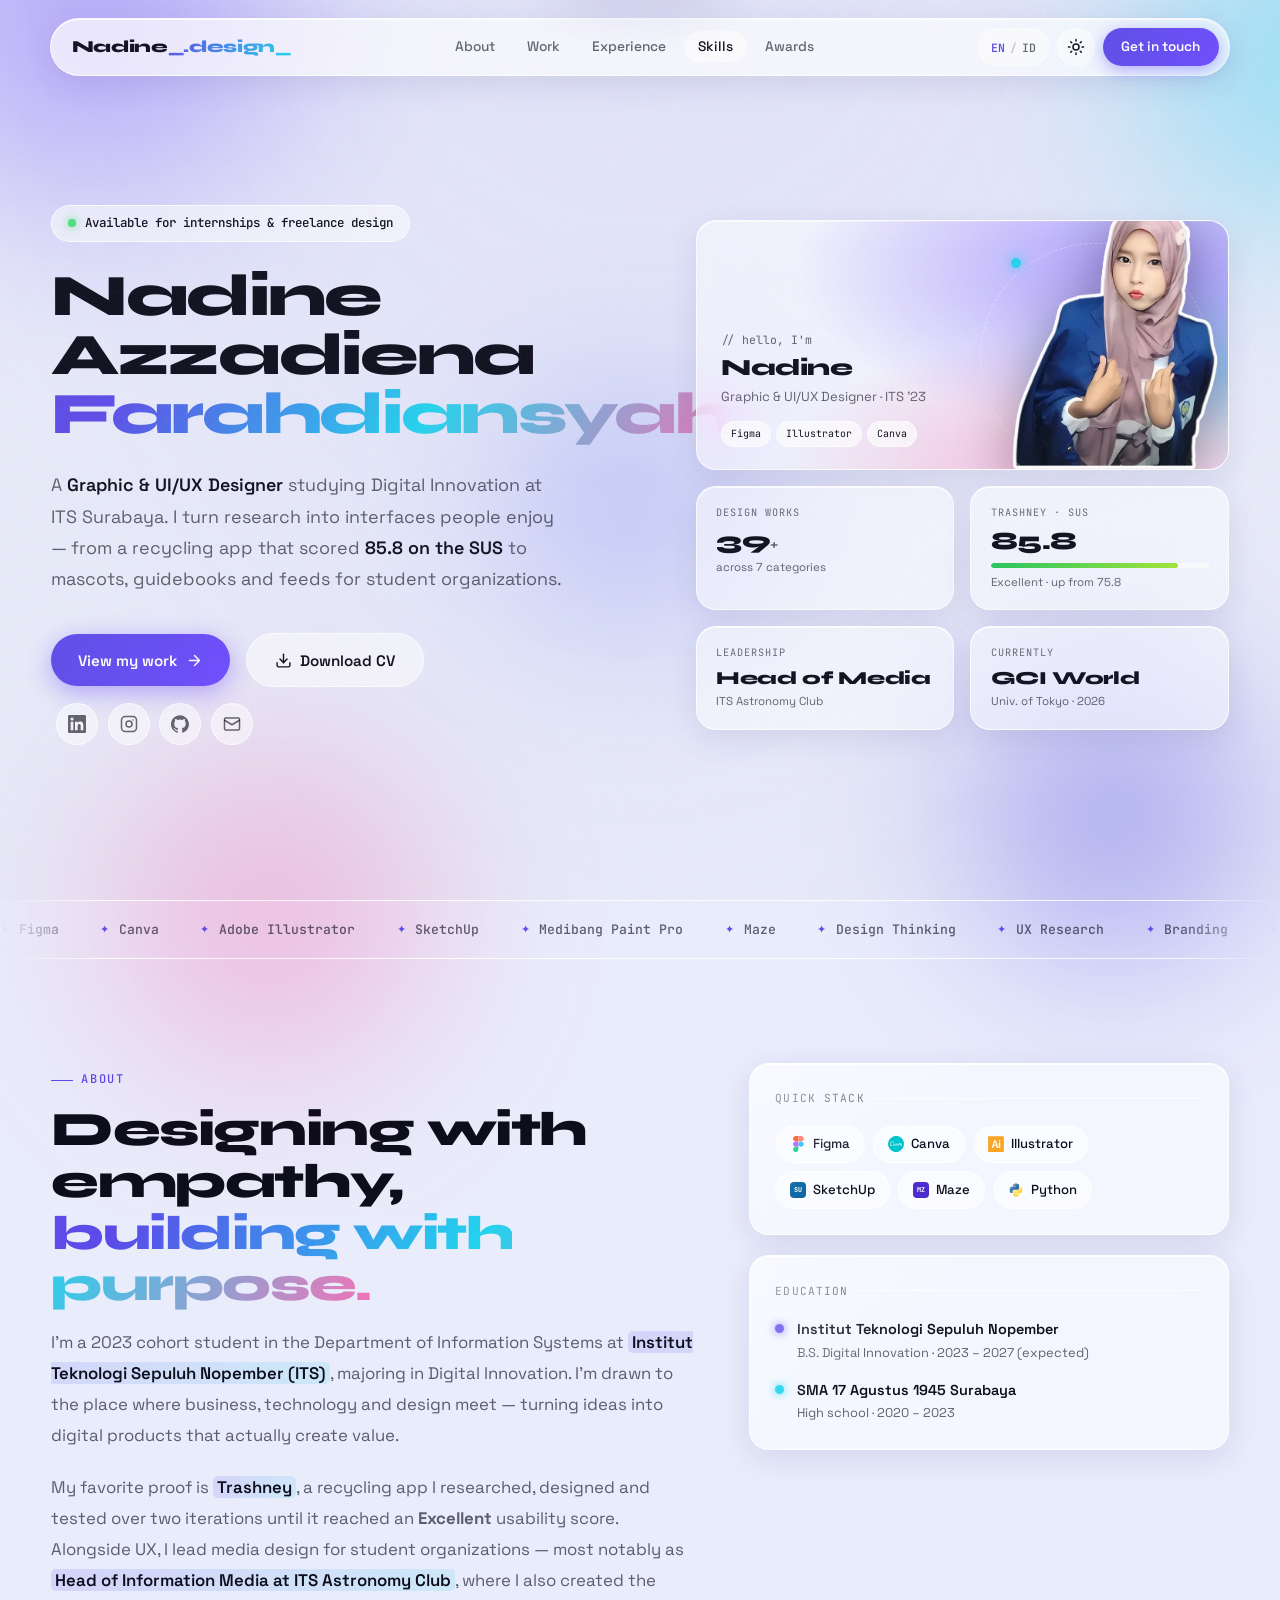
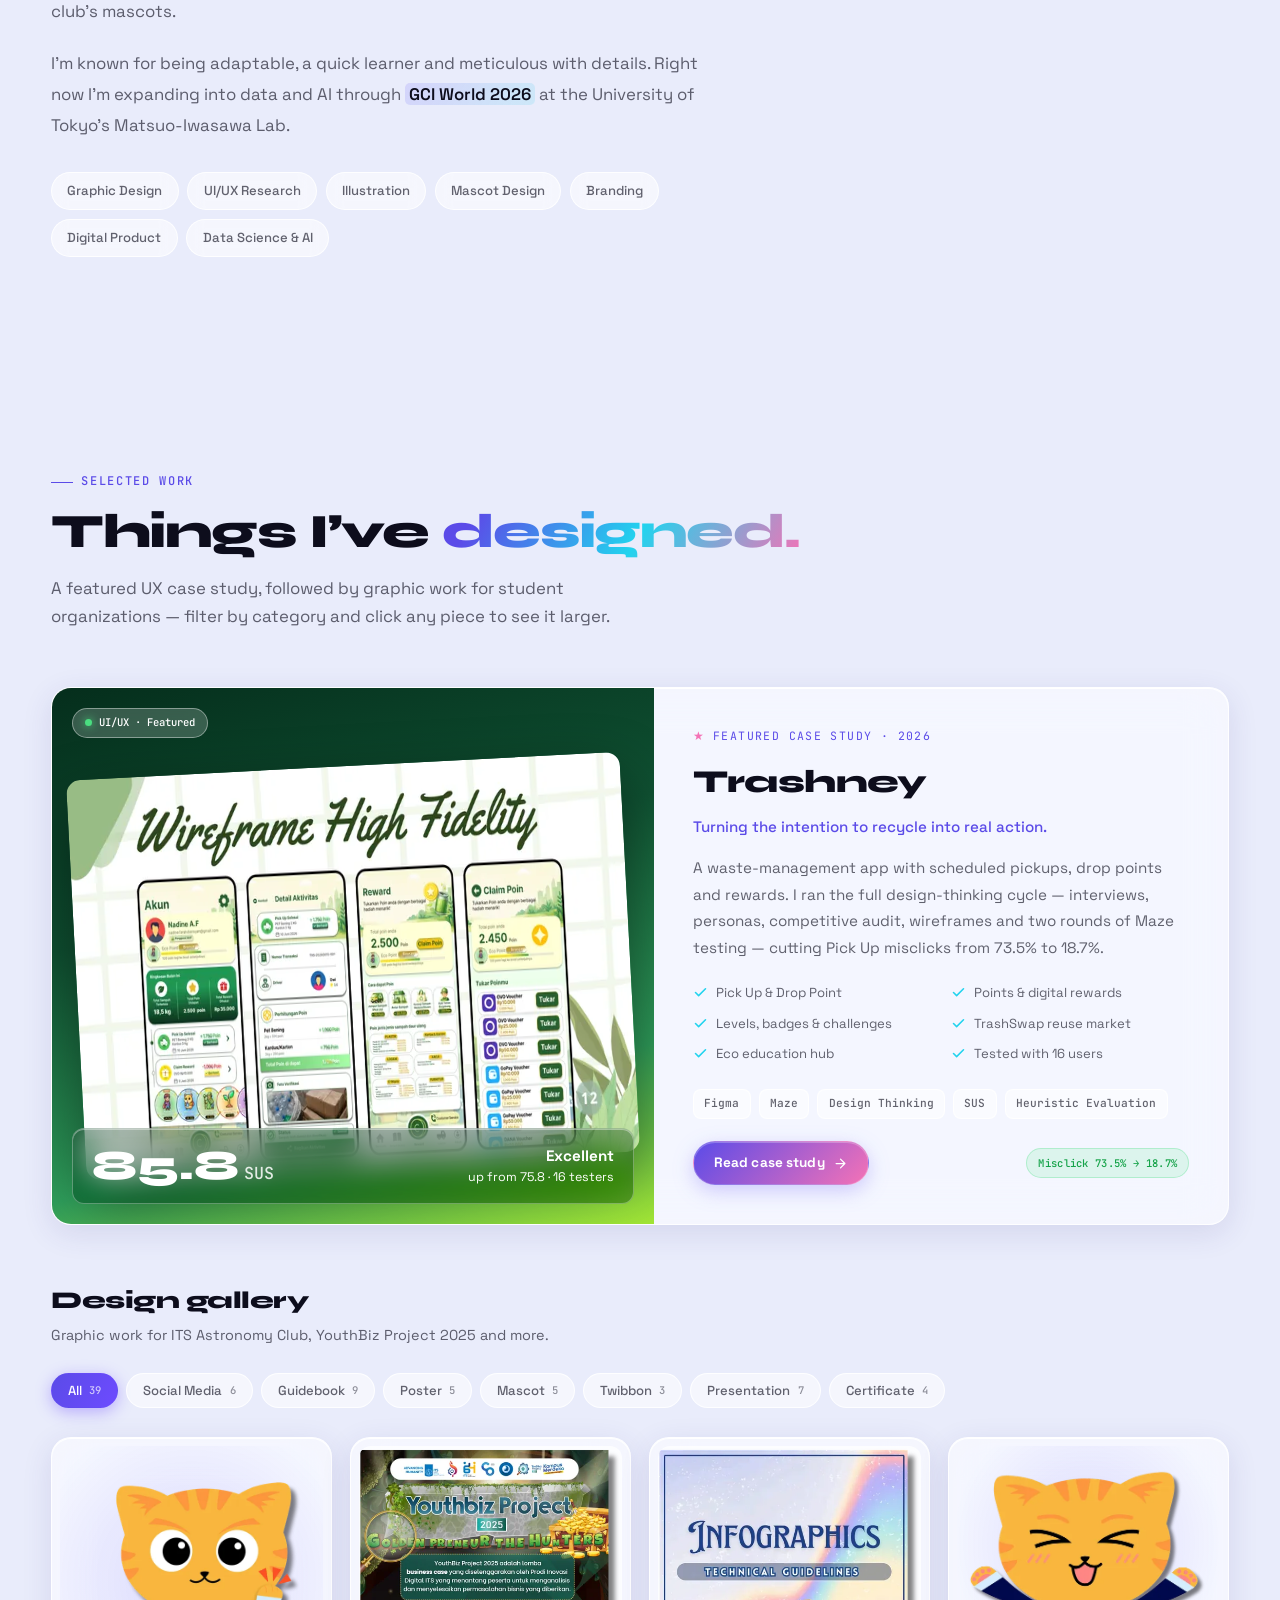
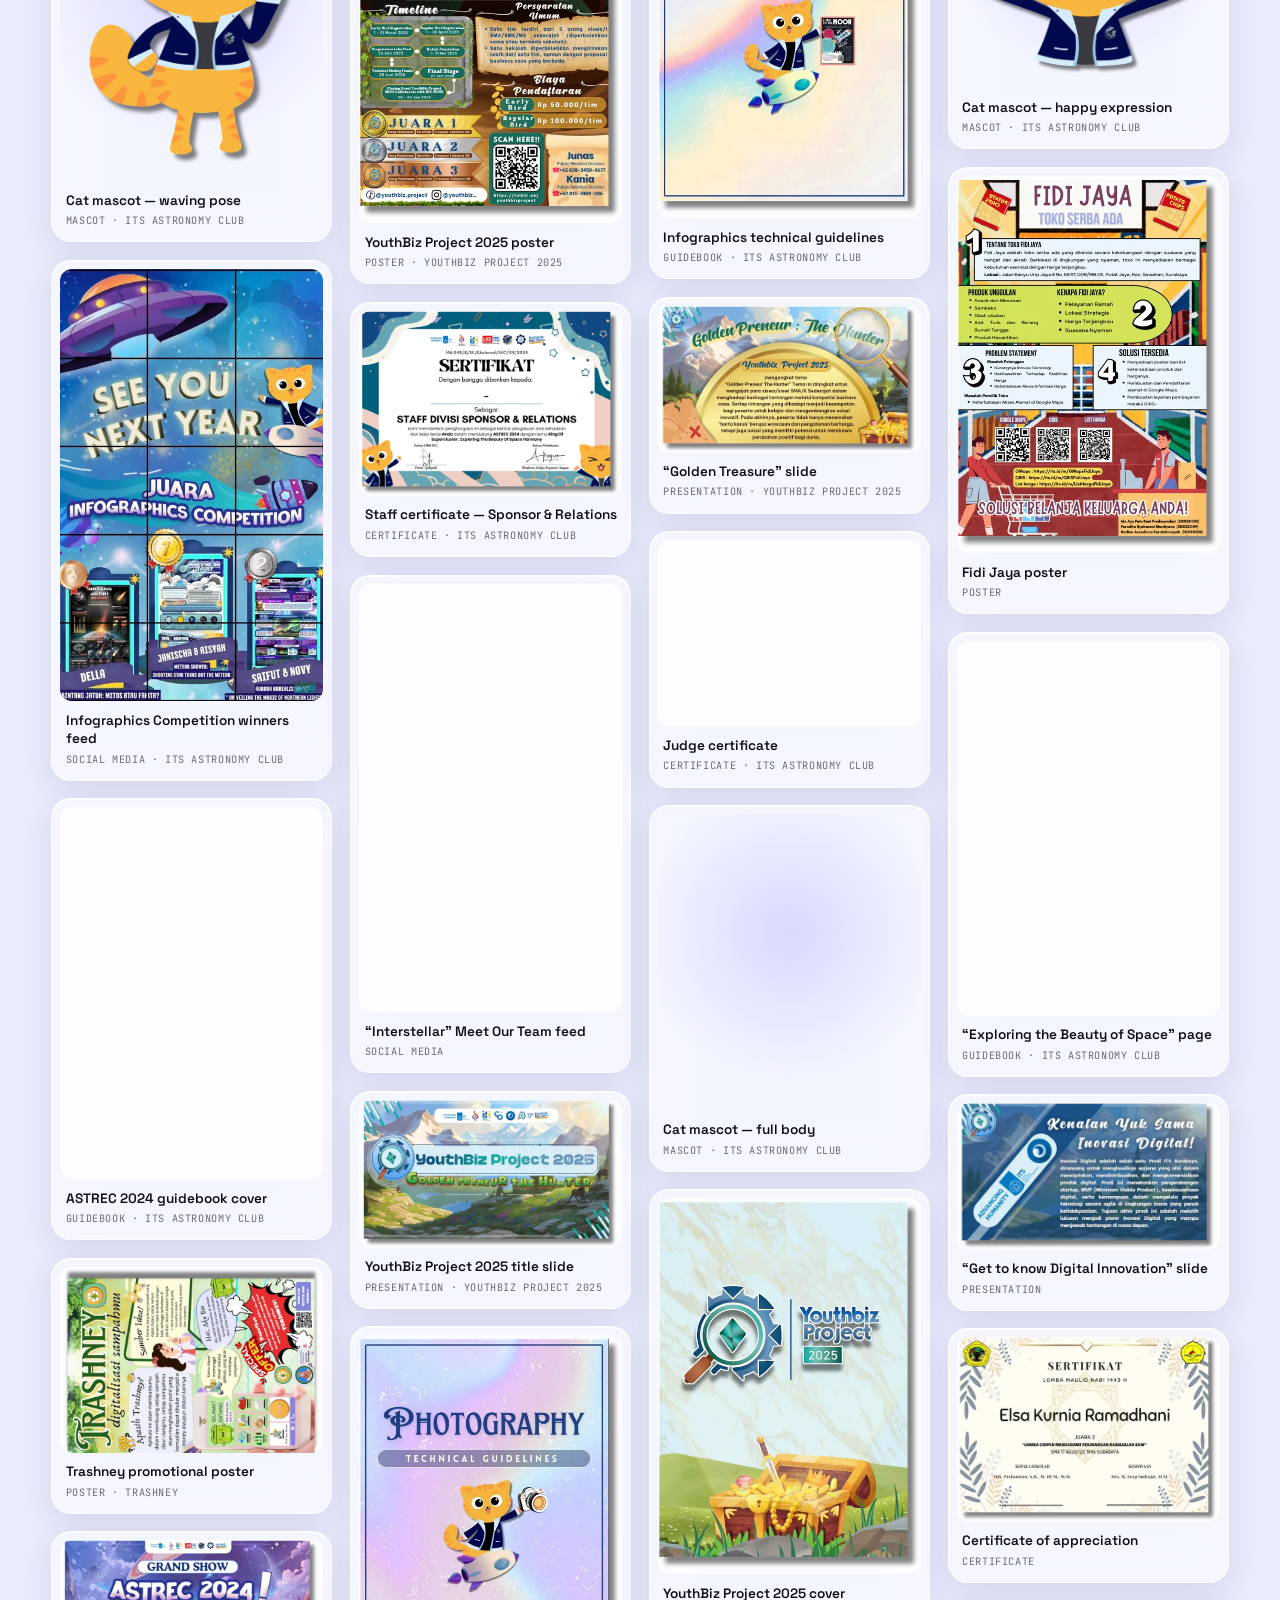
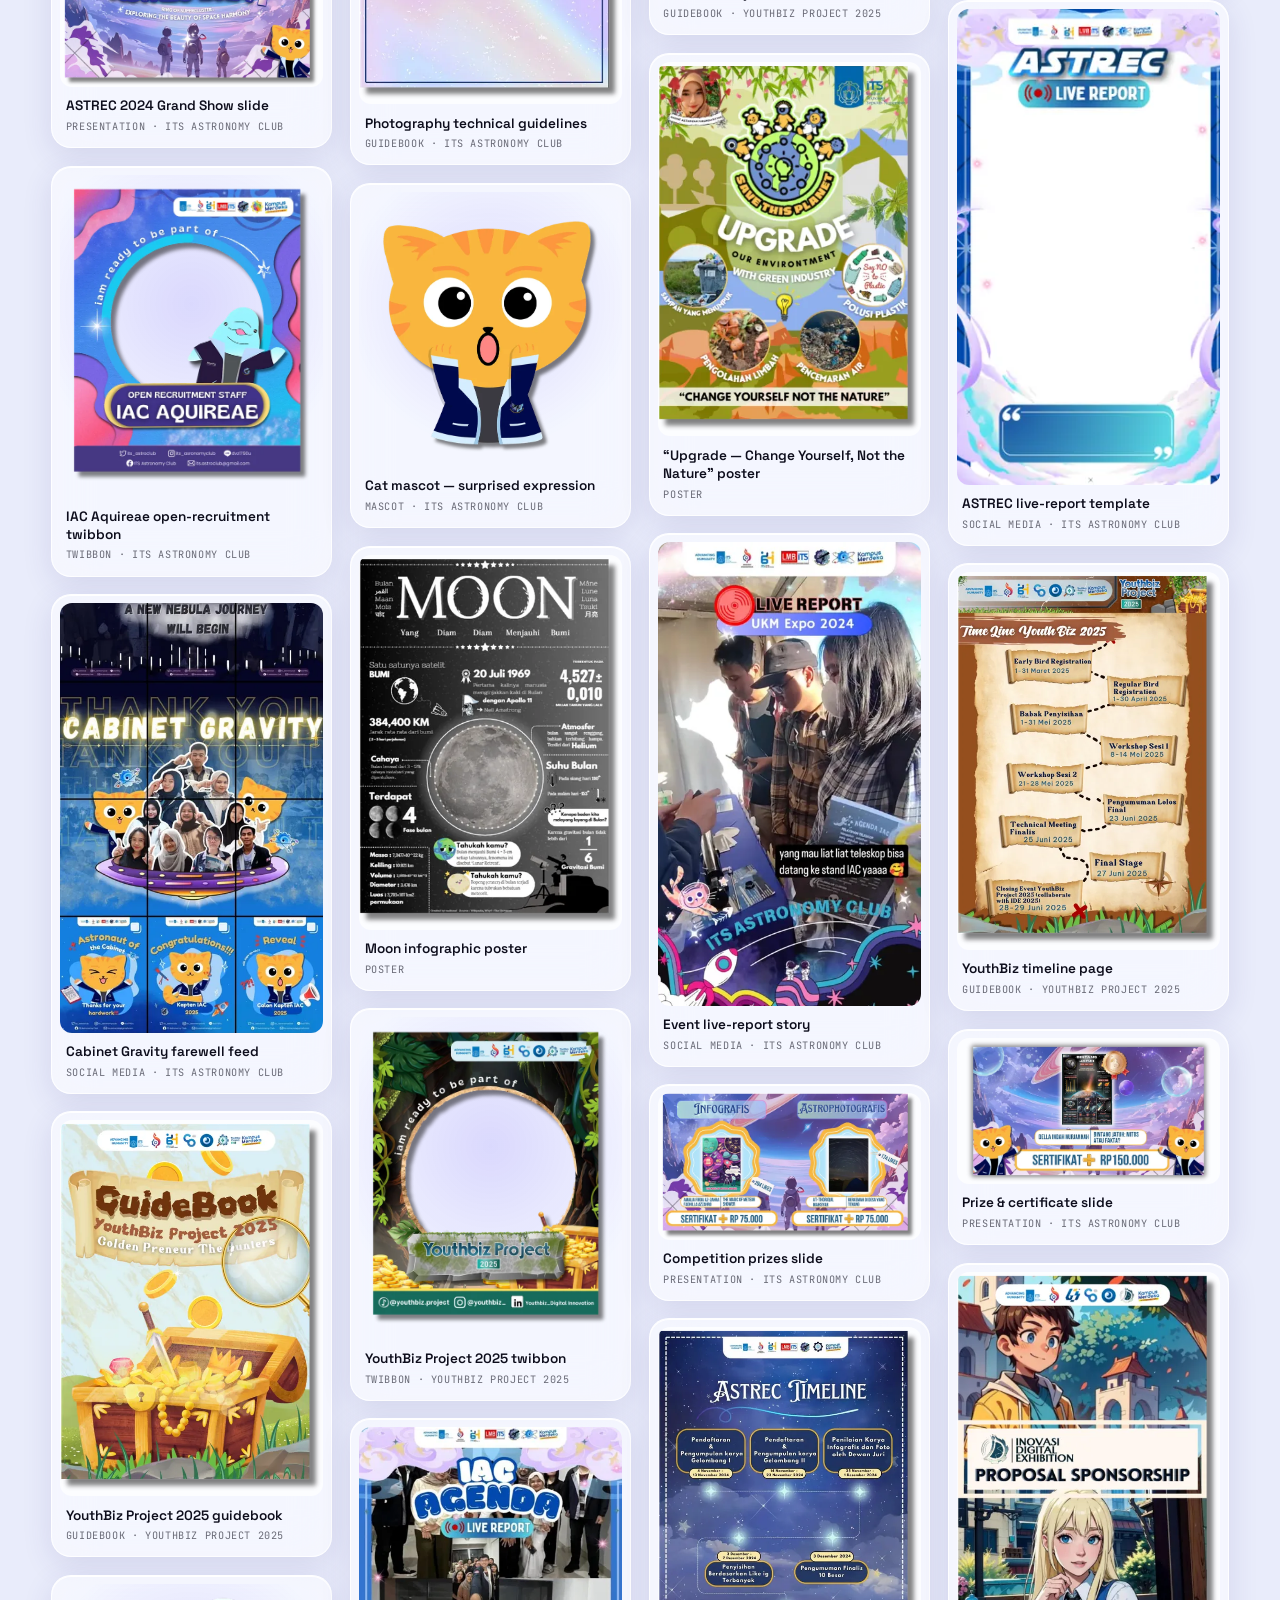
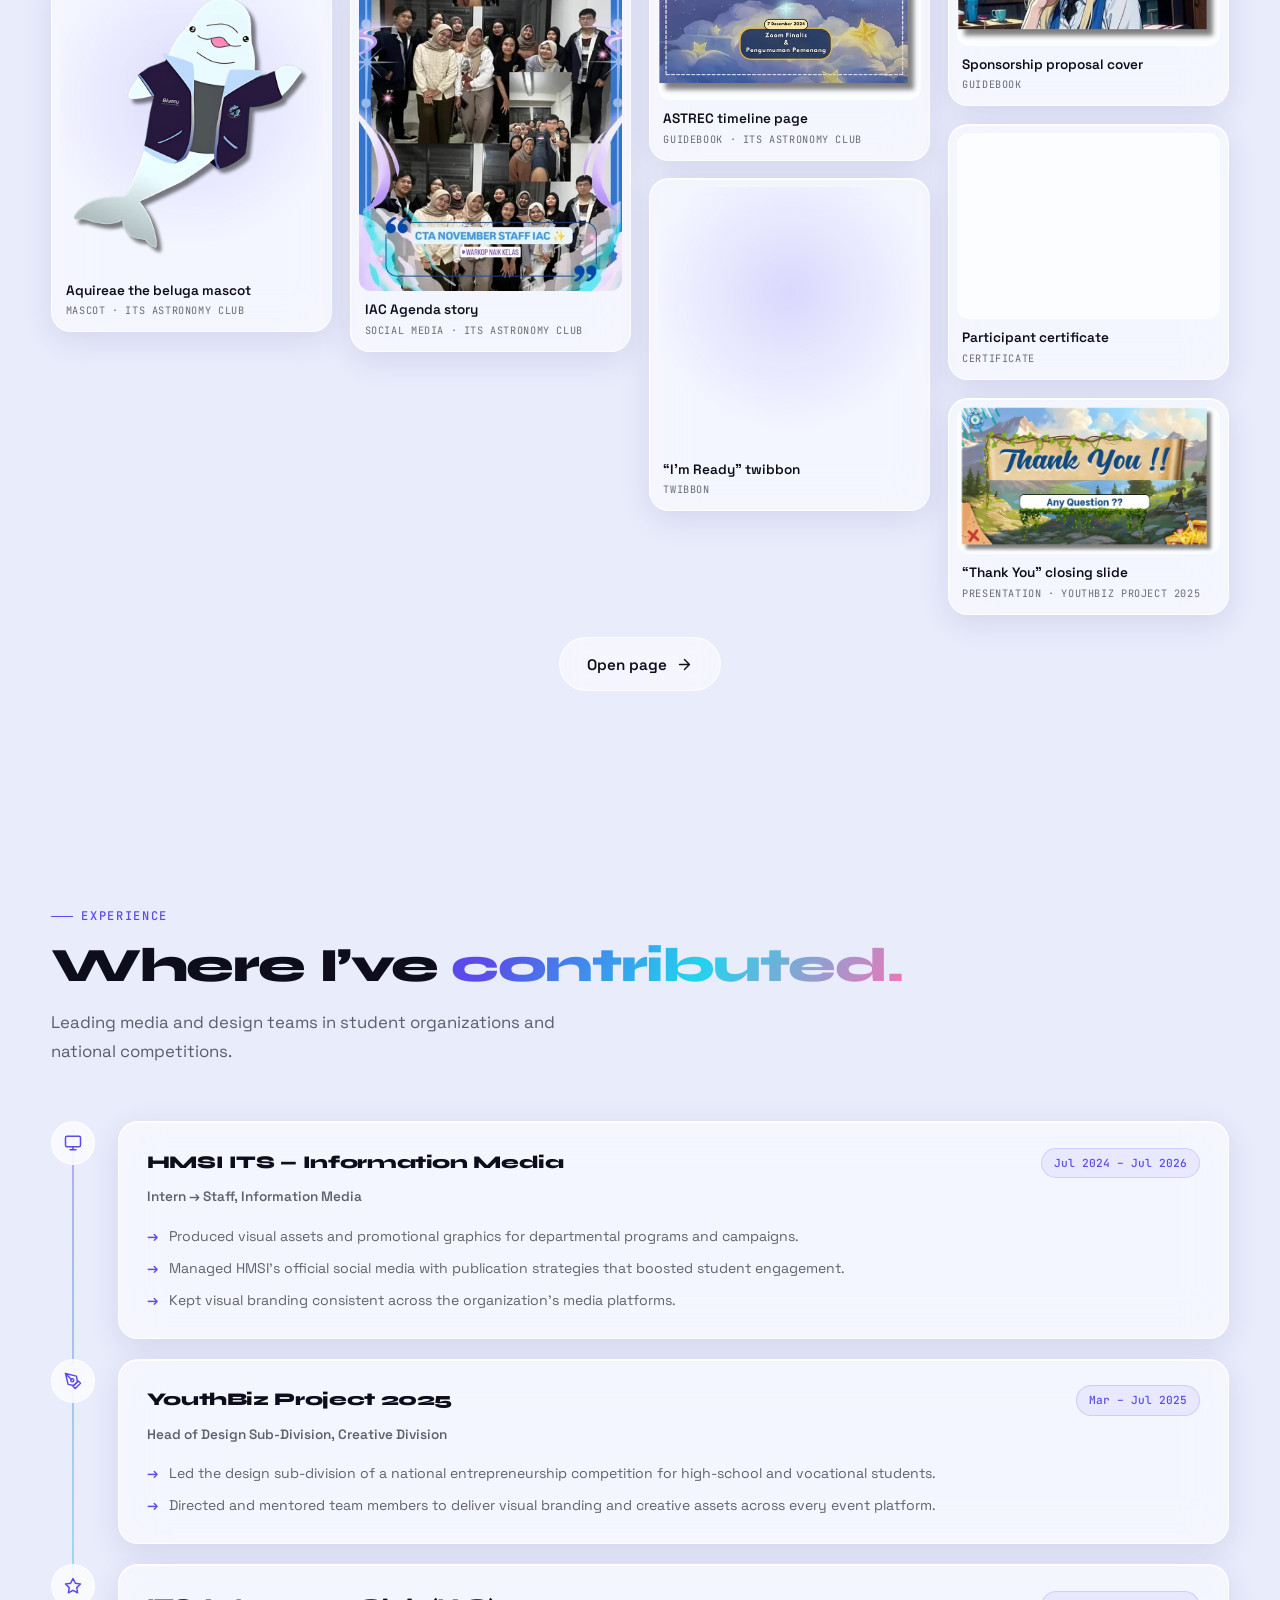
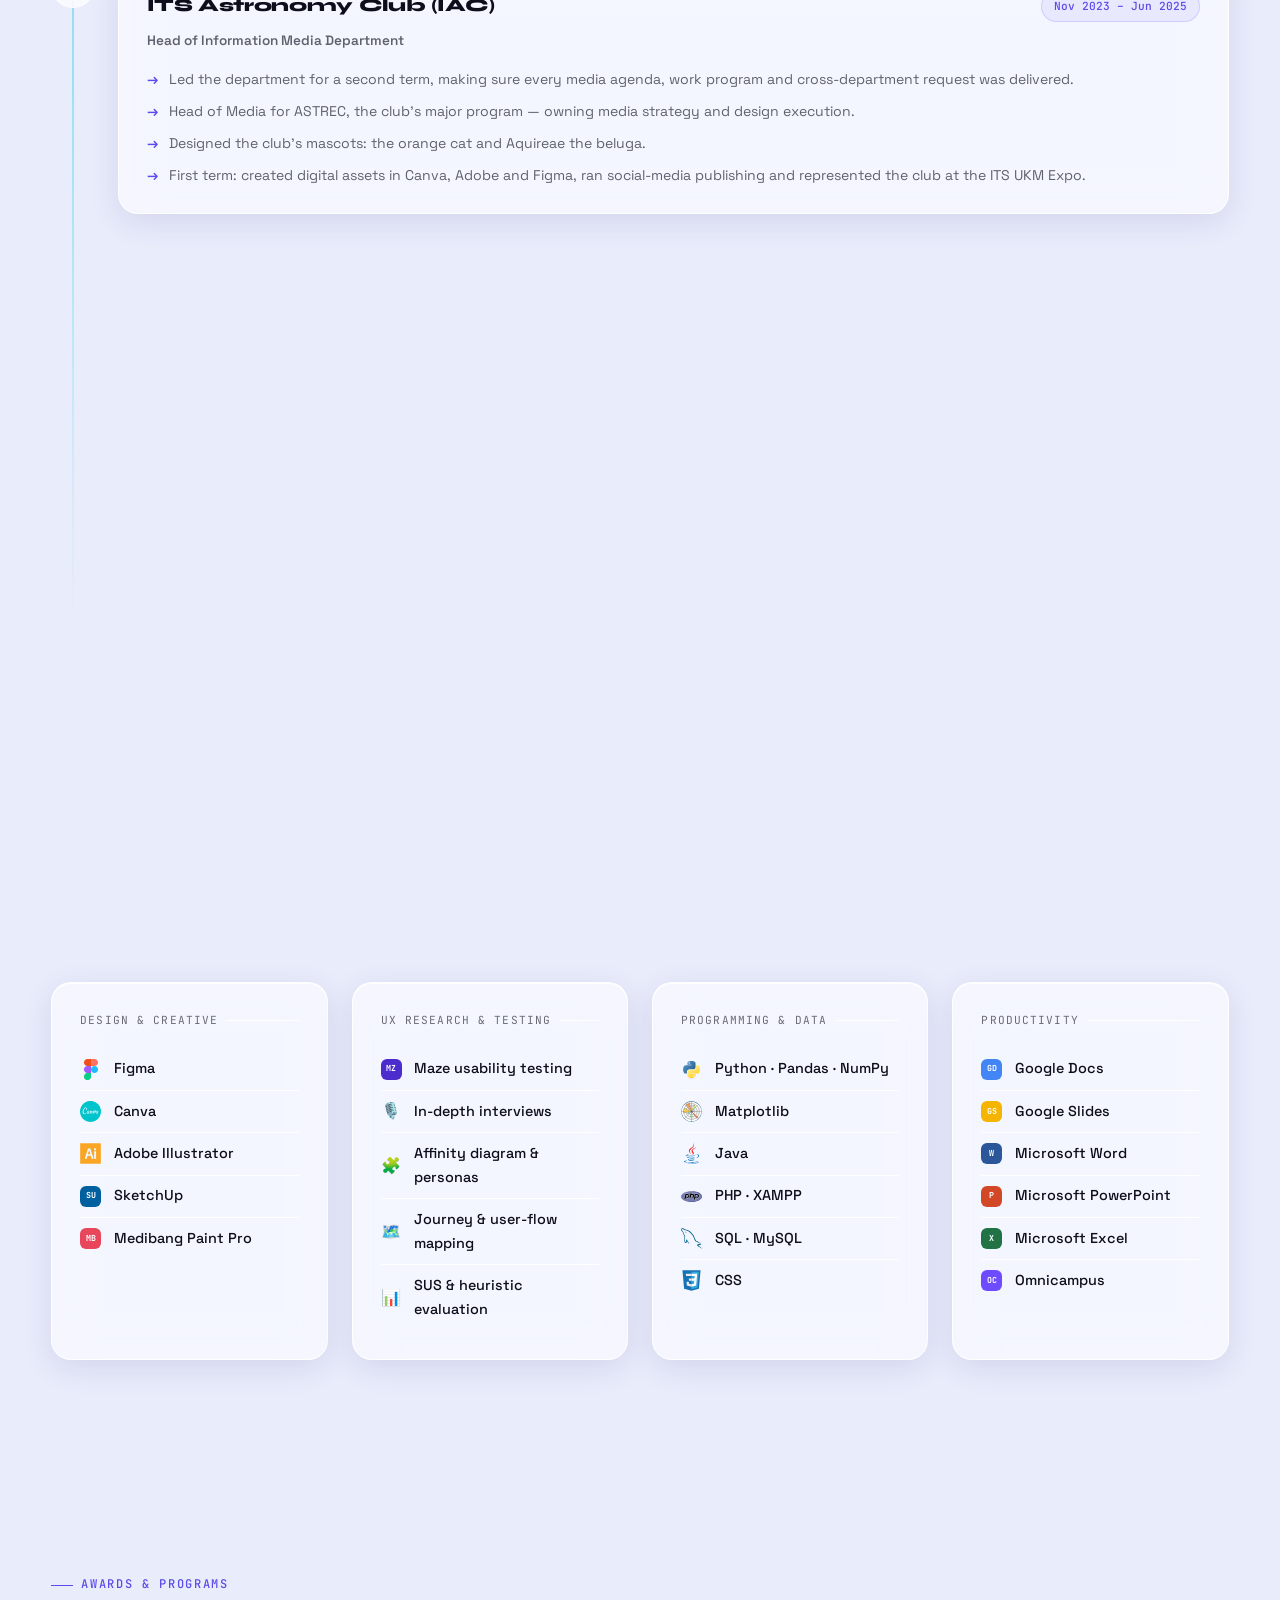
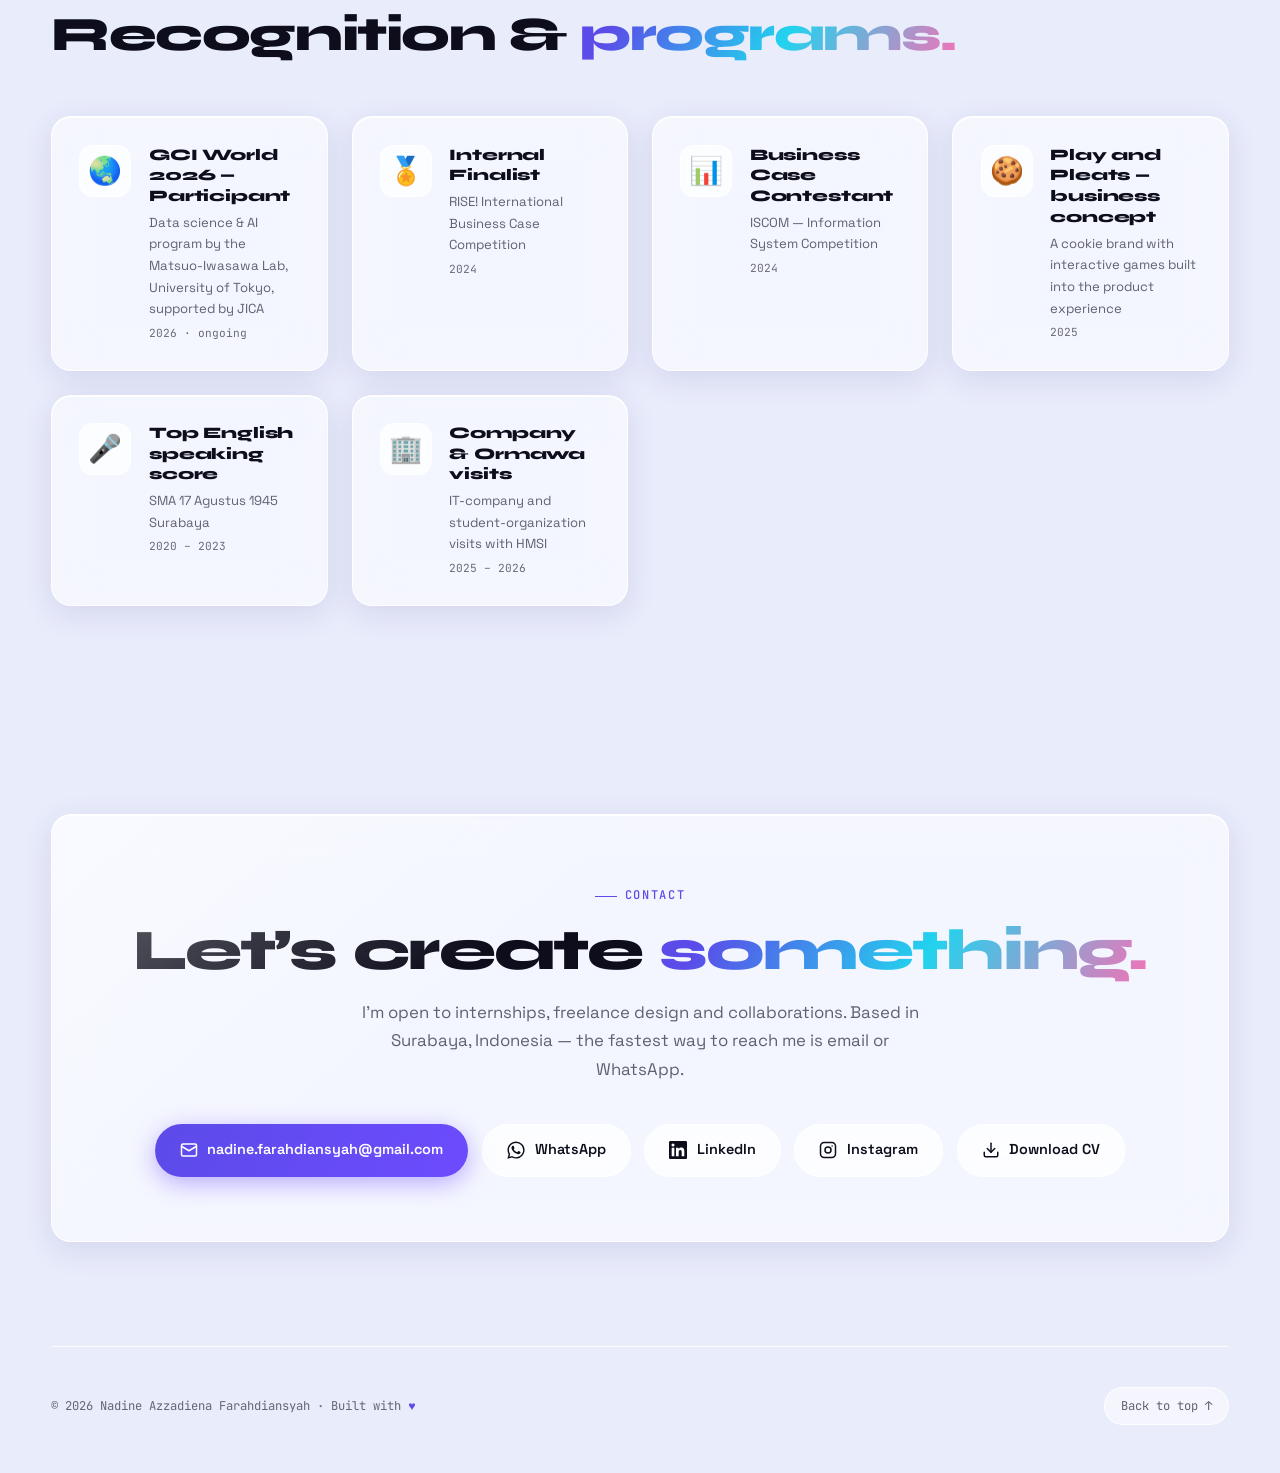
==== index.html @ f34ae094 "Initial portfolio site One-page portfolio (hero, about, work gallery, experience, skills, awards, co" ====
<!DOCTYPE html>
<html lang="en" data-theme="dark">
<head>
  <meta charset="UTF-8">
  <meta name="viewport" content="width=device-width, initial-scale=1">
  <title>Nadine Azzadiena Farahdiansyah — Graphic & UI/UX Designer</title>
  <meta name="description" content="Portfolio of Nadine Azzadiena Farahdiansyah — Graphic & UI/UX Designer and Digital Innovation student at ITS Surabaya. Trashney UX case study (SUS 85.8), mascots, guidebooks and social media design.">
  <meta name="author" content="Nadine Azzadiena Farahdiansyah">
  <meta name="theme-color" content="#060611">
  <link rel="canonical" href="https://nadinefarahdiansyah.github.io/">

  <meta property="og:type" content="website">
  <meta property="og:site_name" content="Nadine Azzadiena Farahdiansyah">
  <meta property="og:title" content="Nadine Azzadiena Farahdiansyah — Graphic & UI/UX Designer">
  <meta property="og:description" content="Graphic & UI/UX Designer at ITS Surabaya. Trashney UX case study, mascots, guidebooks and social media design.">
  <meta property="og:url" content="https://nadinefarahdiansyah.github.io/">
  <meta property="og:image" content="https://nadinefarahdiansyah.github.io/assets/og-image.png">
  <meta property="og:image:width" content="1200">
  <meta property="og:image:height" content="630">
  <meta property="og:image:alt" content="Nadine Azzadiena Farahdiansyah — Graphic & UI/UX Designer">
  <meta property="og:locale" content="en_US">
  <meta property="og:locale:alternate" content="id_ID">
  <meta name="twitter:card" content="summary_large_image">
  <meta name="twitter:title" content="Nadine Azzadiena Farahdiansyah — Graphic & UI/UX Designer">
  <meta name="twitter:description" content="Graphic & UI/UX Designer at ITS Surabaya. Trashney UX case study, mascots, guidebooks and social media design.">
  <meta name="twitter:image" content="https://nadinefarahdiansyah.github.io/assets/og-image.png">

  <link rel="icon" href="assets/favicon.svg" type="image/svg+xml">
  <link rel="icon" href="assets/icons/favicon-32.png" sizes="32x32" type="image/png">
  <link rel="icon" href="assets/icons/favicon-16.png" sizes="16x16" type="image/png">
  <link rel="apple-touch-icon" href="assets/icons/apple-touch-icon.png">
  <link rel="manifest" href="manifest.json">

  <!-- No-flash theme: pick saved theme or system preference before first paint -->
  <script>
    (function () {
      try {
        var t = localStorage.getItem('theme');
        if (!t) t = window.matchMedia('(prefers-color-scheme: light)').matches ? 'light' : 'dark';
        document.documentElement.setAttribute('data-theme', t);
        if (t === 'light') document.querySelector('meta[name="theme-color"]').setAttribute('content', '#e9ecfb');
      } catch (e) {}
    })();
  </script>

  <link rel="preconnect" href="https://fonts.googleapis.com">
  <link rel="preconnect" href="https://fonts.gstatic.com" crossorigin>
  <link href="https://fonts.googleapis.com/css2?family=JetBrains+Mono:wght@400;500;600&family=Space+Grotesk:wght@400;500;600;700&family=Syne:wght@600;700;800&display=swap" rel="stylesheet">
  <link rel="stylesheet" href="assets/site.css">

  <script type="application/ld+json">
  {
    "@context": "https://schema.org",
    "@type": "Person",
    "name": "Nadine Azzadiena Farahdiansyah",
    "url": "https://nadinefarahdiansyah.github.io/",
    "image": "https://nadinefarahdiansyah.github.io/assets/og-image.png",
    "jobTitle": "Graphic & UI/UX Designer",
    "email": "nadine.farahdiansyah@gmail.com",
    "address": { "@type": "PostalAddress", "addressLocality": "Surabaya", "addressCountry": "ID" },
    "alumniOf": { "@type": "CollegeOrUniversity", "name": "Institut Teknologi Sepuluh Nopember" },
    "knowsLanguage": ["en", "id"],
    "sameAs": [
      "https://www.linkedin.com/in/nadine-azzadiena-farahdiansyah/",
      "https://www.instagram.com/harukakusuma/",
      "https://github.com/nadinefarahdiansyah"
    ]
  }
  </script>

  <script src="assets/works.js" defer></script>
  <script src="assets/site.js" defer></script>
</head>
<body>
  <a class="skip-link" href="#main" data-en="Skip to content" data-id="Langsung ke konten">Skip to content</a>

  <div class="aurora" aria-hidden="true">
    <div class="orb orb-1"></div><div class="orb orb-2"></div><div class="orb orb-3"></div><div class="orb orb-4"></div><div class="orb orb-5"></div>
  </div>
  <div class="progress" id="progress" aria-hidden="true"></div>

  <!-- ── NAV ── -->
  <nav aria-label="Main">
    <a href="#top" class="nav-logo">Nadine<em>_.design_</em></a>
    <ul class="nav-links" id="navLinks">
      <li><a href="#about" data-en="About" data-id="Tentang">About</a></li>
      <li><a href="#work" data-en="Work" data-id="Karya">Work</a></li>
      <li><a href="#experience" data-en="Experience" data-id="Pengalaman">Experience</a></li>
      <li><a href="#skills" data-en="Skills" data-id="Keahlian">Skills</a></li>
      <li><a href="#awards" data-en="Awards" data-id="Pencapaian">Awards</a></li>
    </ul>
    <div class="nav-right">
      <button class="lang-toggle" id="langToggle" type="button" aria-label="Switch language / Ganti bahasa">
        <span data-lang="en" class="on">EN</span><span class="sep">/</span><span data-lang="id">ID</span>
      </button>
      <button class="theme-toggle" id="themeToggle" type="button" aria-label="Toggle dark / light theme">
        <svg class="sun" viewBox="0 0 24 24" fill="none" stroke="currentColor" stroke-width="2" stroke-linecap="round" aria-hidden="true"><circle cx="12" cy="12" r="4"/><path d="M12 2v2M12 20v2M4.93 4.93l1.41 1.41M17.66 17.66l1.41 1.41M2 12h2M20 12h2M6.34 17.66l-1.41 1.41M19.07 4.93l-1.41 1.41"/></svg>
        <svg class="moon" viewBox="0 0 24 24" fill="none" stroke="currentColor" stroke-width="2" stroke-linecap="round" stroke-linejoin="round" aria-hidden="true"><path d="M21 12.79A9 9 0 1 1 11.21 3 7 7 0 0 0 21 12.79z"/></svg>
      </button>
      <a href="#contact" class="nav-cta" data-en="Get in touch" data-id="Hubungi saya">Get in touch</a>
      <button class="nav-toggle" id="navToggle" type="button" aria-controls="navLinks" aria-expanded="false" aria-label="Open menu" data-en-aria="Open menu" data-id-aria="Buka menu">
        <span></span><span></span><span></span>
      </button>
    </div>
  </nav>

  <main id="main">
    <!-- ── HERO ── -->
    <div class="wrap" id="top">
      <header class="hero">
        <div>
          <div class="hero-eyebrow reveal"><span class="dot"></span><span data-en="Available for internships & freelance design" data-id="Terbuka untuk magang & freelance desain">Available for internships &amp; freelance design</span></div>
          <h1 class="hero-title reveal d1">Nadine Azzadiena<br><span class="grad-text">Farahdiansyah</span></h1>
          <p class="hero-desc reveal d2" data-html
             data-en="A &lt;strong&gt;Graphic &amp; UI/UX Designer&lt;/strong&gt; studying Digital Innovation at ITS Surabaya. I turn research into interfaces people enjoy — from a recycling app that scored &lt;strong&gt;85.8 on the SUS&lt;/strong&gt; to mascots, guidebooks and feeds for student organizations."
             data-id="&lt;strong&gt;Desainer Grafis &amp; UI/UX&lt;/strong&gt; yang sedang menempuh studi Inovasi Digital di ITS Surabaya. Saya mengubah riset menjadi antarmuka yang nyaman dipakai — dari aplikasi daur ulang dengan &lt;strong&gt;skor SUS 85,8&lt;/strong&gt; hingga maskot, guidebook, dan feed untuk organisasi mahasiswa.">A <strong>Graphic &amp; UI/UX Designer</strong> studying Digital Innovation at ITS Surabaya. I turn research into interfaces people enjoy — from a recycling app that scored <strong>85.8 on the SUS</strong> to mascots, guidebooks and feeds for student organizations.</p>
          <div class="hero-actions reveal d3">
            <a href="#work" class="btn btn-primary"><span data-en="View my work" data-id="Lihat karya saya">View my work</span>
              <svg viewBox="0 0 24 24" fill="none" stroke="currentColor" stroke-width="2" stroke-linecap="round" stroke-linejoin="round" aria-hidden="true"><path d="M5 12h14M12 5l7 7-7 7"/></svg></a>
            <a href="assets/Nadine-Azzadiena-Farahdiansyah-CV.pdf" class="btn btn-ghost" download>
              <svg viewBox="0 0 24 24" fill="none" stroke="currentColor" stroke-width="2" stroke-linecap="round" stroke-linejoin="round" aria-hidden="true"><path d="M21 15v4a2 2 0 0 1-2 2H5a2 2 0 0 1-2-2v-4"/><path d="M7 10l5 5 5-5"/><path d="M12 15V3"/></svg>
              <span data-en="Download CV" data-id="Unduh CV">Download CV</span></a>
            <div class="hero-socials">
              <a href="https://www.linkedin.com/in/nadine-azzadiena-farahdiansyah/" target="_blank" rel="noopener" aria-label="LinkedIn"><svg viewBox="0 0 24 24" fill="currentColor" aria-hidden="true"><path d="M20.45 20.45h-3.56v-5.57c0-1.33-.02-3.04-1.85-3.04-1.85 0-2.14 1.45-2.14 2.94v5.67H9.35V9h3.41v1.56h.05c.48-.9 1.64-1.85 3.37-1.85 3.6 0 4.27 2.37 4.27 5.46v6.28zM5.34 7.43a2.06 2.06 0 1 1 0-4.12 2.06 2.06 0 0 1 0 4.12zM7.12 20.45H3.56V9h3.56v11.45zM22.22 0H1.77C.79 0 0 .77 0 1.73v20.54C0 23.23.79 24 1.77 24h20.45c.98 0 1.78-.77 1.78-1.73V1.73C24 .77 23.2 0 22.22 0z"/></svg></a>
              <a href="https://www.instagram.com/harukakusuma/" target="_blank" rel="noopener" aria-label="Instagram"><svg viewBox="0 0 24 24" fill="none" stroke="currentColor" stroke-width="2" aria-hidden="true"><rect x="2" y="2" width="20" height="20" rx="5"/><circle cx="12" cy="12" r="4"/><circle cx="17.5" cy="6.5" r="1" fill="currentColor" stroke="none"/></svg></a>
              <a href="https://github.com/nadinefarahdiansyah" target="_blank" rel="noopener" aria-label="GitHub"><svg viewBox="0 0 24 24" fill="currentColor" aria-hidden="true"><path d="M12 .3a12 12 0 0 0-3.8 23.38c.6.12.83-.26.83-.57L9 21.07c-3.34.72-4.04-1.61-4.04-1.61-.55-1.39-1.34-1.76-1.34-1.76-1.08-.74.09-.73.09-.73 1.2.09 1.83 1.24 1.83 1.24 1.07 1.83 2.81 1.3 3.5 1 .1-.78.42-1.31.76-1.61-2.67-.3-5.47-1.33-5.47-5.93 0-1.31.47-2.38 1.24-3.22-.14-.3-.54-1.52.1-3.18 0 0 1-.32 3.3 1.23a11.5 11.5 0 0 1 6 0c2.28-1.55 3.29-1.23 3.29-1.23.64 1.66.24 2.88.12 3.18a4.65 4.65 0 0 1 1.23 3.22c0 4.61-2.8 5.63-5.48 5.92.42.36.81 1.1.81 2.22l-.01 3.29c0 .31.2.69.82.57A12 12 0 0 0 12 .3"/></svg></a>
              <a href="mailto:nadine.farahdiansyah@gmail.com" aria-label="Email"><svg viewBox="0 0 24 24" fill="none" stroke="currentColor" stroke-width="2" stroke-linecap="round" stroke-linejoin="round" aria-hidden="true"><rect x="2" y="4" width="20" height="16" rx="2"/><path d="m22 7-10 6L2 7"/></svg></a>
            </div>
          </div>
        </div>

        <div class="hero-bento">
          <div class="glass-card portrait span-2 reveal d2" data-tilt>
            <div class="portrait-scene" aria-hidden="true"></div>
            <div class="portrait-ring" aria-hidden="true"></div>
            <img class="portrait-photo" src="assets/img/nadine-cutout-thumb.webp" width="717" height="720" alt="Nadine Azzadiena Farahdiansyah" fetchpriority="high">
            <div class="portrait-body">
              <div class="portrait-hi" data-en="// hello, I'm" data-id="// halo, saya">// hello, I'm</div>
              <div class="portrait-name">Nadine</div>
              <div class="portrait-role" data-en="Graphic & UI/UX Designer · ITS ’23" data-id="Desainer Grafis & UI/UX · ITS ’23">Graphic &amp; UI/UX Designer · ITS ’23</div>
              <div class="portrait-tags"><span>Figma</span><span>Illustrator</span><span>Canva</span></div>
            </div>
          </div>
          <a href="#work" class="glass-card mini-stat reveal d3">
            <div class="ms-label" data-en="Design works" data-id="Karya desain">Design works</div>
            <div class="ms-value"><span data-count="works">0</span><small>+</small></div>
            <div class="ms-sub" data-en="across 7 categories" data-id="dalam 7 kategori">across 7 categories</div>
          </a>
          <a href="project.html#trashney" class="glass-card mini-stat reveal d3">
            <div class="ms-label">Trashney · SUS</div>
            <div class="ms-value"><span data-count="85.8">0</span></div>
            <div class="ms-bar" aria-hidden="true"><i style="--w: 85.8%"></i></div>
            <div class="ms-sub" data-en="Excellent · up from 75.8" data-id="Excellent · naik dari 75,8">Excellent · up from 75.8</div>
          </a>
          <div class="glass-card mini-stat reveal d4">
            <div class="ms-label" data-en="Leadership" data-id="Kepemimpinan">Leadership</div>
            <div class="ms-value" style="font-size:1.15rem" data-en="Head of Media" data-id="Kepala Media">Head of Media</div>
            <div class="ms-sub">ITS Astronomy Club</div>
          </div>
          <div class="glass-card mini-stat reveal d4">
            <div class="ms-label" data-en="Currently" data-id="Saat ini">Currently</div>
            <div class="ms-value" style="font-size:1.15rem">GCI World</div>
            <div class="ms-sub" data-en="Univ. of Tokyo · 2026" data-id="Univ. of Tokyo · 2026">Univ. of Tokyo · 2026</div>
          </div>
        </div>
      </header>
    </div>

    <div class="marquee" aria-hidden="true">
      <div class="marquee-track">
        <span class="marquee-item">Figma</span><span class="marquee-item">Canva</span><span class="marquee-item">Adobe Illustrator</span><span class="marquee-item">SketchUp</span><span class="marquee-item">Medibang Paint Pro</span><span class="marquee-item">Maze</span><span class="marquee-item">Design Thinking</span><span class="marquee-item">UX Research</span><span class="marquee-item">Branding</span><span class="marquee-item">Mascot Design</span><span class="marquee-item">Python</span><span class="marquee-item">Pandas</span><span class="marquee-item">PHP</span><span class="marquee-item">MySQL</span>
        <span class="marquee-item">Figma</span><span class="marquee-item">Canva</span><span class="marquee-item">Adobe Illustrator</span><span class="marquee-item">SketchUp</span><span class="marquee-item">Medibang Paint Pro</span><span class="marquee-item">Maze</span><span class="marquee-item">Design Thinking</span><span class="marquee-item">UX Research</span><span class="marquee-item">Branding</span><span class="marquee-item">Mascot Design</span><span class="marquee-item">Python</span><span class="marquee-item">Pandas</span><span class="marquee-item">PHP</span><span class="marquee-item">MySQL</span>
      </div>
    </div>

    <!-- ── ABOUT ── -->
    <section id="about">
      <div class="wrap about-grid">
        <div class="about-text">
          <div class="section-label reveal" data-en="About" data-id="Tentang">About</div>
          <h2 class="section-title reveal d1" data-html
              data-en="Designing with empathy,&lt;br&gt;&lt;span class=&quot;grad-text&quot;&gt;building with purpose.&lt;/span&gt;"
              data-id="Mendesain dengan empati,&lt;br&gt;&lt;span class=&quot;grad-text&quot;&gt;berkarya dengan tujuan.&lt;/span&gt;">Designing with empathy,<br><span class="grad-text">building with purpose.</span></h2>
          <p class="reveal d2" data-html
             data-en="I’m a 2023 cohort student in the Department of Information Systems at &lt;span class=&quot;hl&quot;&gt;Institut Teknologi Sepuluh Nopember (ITS)&lt;/span&gt;, majoring in Digital Innovation. I’m drawn to the place where business, technology and design meet — turning ideas into digital products that actually create value."
             data-id="Saya mahasiswi angkatan 2023 Departemen Sistem Informasi &lt;span class=&quot;hl&quot;&gt;Institut Teknologi Sepuluh Nopember (ITS)&lt;/span&gt;, program studi Inovasi Digital. Saya tertarik pada titik temu bisnis, teknologi, dan desain — mengubah ide menjadi produk digital yang benar-benar memberi nilai.">I’m a 2023 cohort student in the Department of Information Systems at <span class="hl">Institut Teknologi Sepuluh Nopember (ITS)</span>, majoring in Digital Innovation. I’m drawn to the place where business, technology and design meet — turning ideas into digital products that actually create value.</p>
          <p class="reveal d2" data-html
             data-en="My favorite proof is &lt;span class=&quot;hl&quot;&gt;Trashney&lt;/span&gt;, a recycling app I researched, designed and tested over two iterations until it reached an &lt;strong&gt;Excellent&lt;/strong&gt; usability score. Alongside UX, I lead media design for student organizations — most notably as &lt;span class=&quot;hl&quot;&gt;Head of Information Media at ITS Astronomy Club&lt;/span&gt;, where I also created the club’s mascots."
             data-id="Bukti favorit saya adalah &lt;span class=&quot;hl&quot;&gt;Trashney&lt;/span&gt;, aplikasi daur ulang yang saya riset, desain, dan uji dalam dua iterasi hingga mencapai skor usability &lt;strong&gt;Excellent&lt;/strong&gt;. Di luar UX, saya aktif memimpin desain media untuk organisasi mahasiswa — terutama sebagai &lt;span class=&quot;hl&quot;&gt;Kepala Departemen Media Informasi ITS Astronomy Club&lt;/span&gt;, tempat saya juga menciptakan maskot klub.">My favorite proof is <span class="hl">Trashney</span>, a recycling app I researched, designed and tested over two iterations until it reached an <strong>Excellent</strong> usability score. Alongside UX, I lead media design for student organizations — most notably as <span class="hl">Head of Information Media at ITS Astronomy Club</span>, where I also created the club’s mascots.</p>
          <p class="reveal d3" data-html
             data-en="I’m known for being adaptable, a quick learner and meticulous with details. Right now I’m expanding into data and AI through &lt;span class=&quot;hl&quot;&gt;GCI World 2026&lt;/span&gt; at the University of Tokyo’s Matsuo-Iwasawa Lab."
             data-id="Saya dikenal adaptif, cepat belajar, dan teliti terhadap detail. Saat ini saya sedang memperluas kemampuan ke data dan AI melalui &lt;span class=&quot;hl&quot;&gt;GCI World 2026&lt;/span&gt; di Matsuo-Iwasawa Lab, University of Tokyo.">I’m known for being adaptable, a quick learner and meticulous with details. Right now I’m expanding into data and AI through <span class="hl">GCI World 2026</span> at the University of Tokyo’s Matsuo-Iwasawa Lab.</p>
          <div class="interest-row reveal d3">
            <span class="chip" data-en="Graphic Design" data-id="Desain Grafis">Graphic Design</span>
            <span class="chip" data-en="UI/UX Research" data-id="Riset UI/UX">UI/UX Research</span>
            <span class="chip" data-en="Illustration" data-id="Ilustrasi">Illustration</span>
            <span class="chip" data-en="Mascot Design" data-id="Desain Maskot">Mascot Design</span>
            <span class="chip">Branding</span>
            <span class="chip" data-en="Digital Product" data-id="Produk Digital">Digital Product</span>
            <span class="chip">Data Science &amp; AI</span>
          </div>
        </div>

        <div class="about-side">
          <div class="glass panel reveal d2">
            <div class="panel-title" data-en="Quick stack" data-id="Tools utama">Quick stack</div>
            <div class="quick-stack">
              <span class="stack-pill"><img src="assets/icons/figma.svg" alt="" width="16" height="16">Figma</span>
              <span class="stack-pill"><img src="assets/icons/canva.svg" alt="" width="16" height="16">Canva</span>
              <span class="stack-pill"><img src="assets/icons/illustrator.svg" alt="" width="16" height="16">Illustrator</span>
              <span class="stack-pill"><span class="mono" style="--c:#005f9e">SU</span>SketchUp</span>
              <span class="stack-pill"><span class="mono" style="--c:#4c2ccc">MZ</span>Maze</span>
              <span class="stack-pill"><img src="assets/icons/python.svg" alt="" width="16" height="16">Python</span>
            </div>
          </div>
          <div class="glass panel reveal d3">
            <div class="panel-title" data-en="Education" data-id="Pendidikan">Education</div>
            <div class="edu-item">
              <span class="edu-dot" style="background: var(--accent); box-shadow: 0 0 10px var(--accent);"></span>
              <div>
                <div class="edu-name">Institut Teknologi Sepuluh Nopember</div>
                <div class="edu-meta" data-en="B.S. Digital Innovation · 2023 – 2027 (expected)" data-id="S1 Inovasi Digital · 2023 – 2027 (perkiraan)">B.S. Digital Innovation · 2023 – 2027 (expected)</div>
              </div>
            </div>
            <div class="edu-item">
              <span class="edu-dot" style="background: var(--accent-2); box-shadow: 0 0 10px var(--accent-2);"></span>
              <div>
                <div class="edu-name">SMA 17 Agustus 1945 Surabaya</div>
                <div class="edu-meta" data-en="High school · 2020 – 2023" data-id="SMA · 2020 – 2023">High school · 2020 – 2023</div>
              </div>
            </div>
          </div>
        </div>
      </div>
    </section>

    <!-- ── WORK ── -->
    <section id="work">
      <div class="wrap">
        <div class="section-head">
          <div class="section-label reveal" data-en="Selected work" data-id="Karya pilihan">Selected work</div>
          <h2 class="section-title reveal d1" data-html
              data-en="Things I’ve &lt;span class=&quot;grad-text&quot;&gt;designed.&lt;/span&gt;"
              data-id="Hal yang sudah saya &lt;span class=&quot;grad-text&quot;&gt;desain.&lt;/span&gt;">Things I’ve <span class="grad-text">designed.</span></h2>
          <p class="section-desc reveal d2" data-en="A featured UX case study, followed by graphic work for student organizations — filter by category and click any piece to see it larger." data-id="Satu case study UX unggulan, lalu karya grafis untuk organisasi mahasiswa — saring per kategori dan klik karya untuk melihatnya lebih besar.">A featured UX case study, followed by graphic work for student organizations — filter by category and click any piece to see it larger.</p>
        </div>

        <article class="glass-card featured reveal">
          <div class="featured-visual" aria-hidden="true">
            <span class="leaf" style="left:12%; bottom:-30px; animation-duration:11s;"></span>
            <span class="leaf" style="left:38%; bottom:-30px; animation-duration:14s; animation-delay:-5s;"></span>
            <span class="leaf" style="left:64%; bottom:-30px; animation-duration:12s; animation-delay:-8s;"></span>
            <span class="leaf" style="left:86%; bottom:-30px; animation-duration:16s; animation-delay:-2s;"></span>
            <span class="fv-badge"><span class="dot"></span>UI/UX · Featured</span>
            <img class="fv-shot" src="assets/case-studies/trashney/hi-fi-services-thumb.webp" width="720" height="400" alt="" loading="lazy">
            <div class="fv-glass">
              <div class="fv-temp">85.8<small>SUS</small></div>
              <div class="fv-meta"><strong>Excellent</strong><br><span data-en="up from 75.8 · 16 testers" data-id="naik dari 75,8 · 16 penguji">up from 75.8 · 16 testers</span></div>
            </div>
          </div>
          <div class="featured-body">
            <div class="featured-eyebrow"><span class="star">★</span><span data-en="Featured case study · 2026" data-id="Case study unggulan · 2026">Featured case study · 2026</span></div>
            <h3 class="featured-title">Trashney</h3>
            <p class="featured-tagline" data-en="Turning the intention to recycle into real action." data-id="Mengubah niat daur ulang menjadi aksi nyata.">Turning the intention to recycle into real action.</p>
            <p class="featured-desc" data-en="A waste-management app with scheduled pickups, drop points and rewards. I ran the full design-thinking cycle — interviews, personas, competitive audit, wireframes and two rounds of Maze testing — cutting Pick Up misclicks from 73.5% to 18.7%." data-id="Aplikasi pengelolaan sampah dengan pickup terjadwal, drop point, dan reward. Saya menjalankan siklus design thinking penuh — wawancara, persona, competitive audit, wireframe, dan dua putaran uji Maze — hingga misclick Pick Up turun dari 73,5% ke 18,7%.">A waste-management app with scheduled pickups, drop points and rewards. I ran the full design-thinking cycle — interviews, personas, competitive audit, wireframes and two rounds of Maze testing — cutting Pick Up misclicks from 73.5% to 18.7%.</p>
            <div class="featured-features">
              <span class="ff"><svg viewBox="0 0 24 24" fill="none" stroke="currentColor" stroke-width="2.5" stroke-linecap="round" stroke-linejoin="round" aria-hidden="true"><path d="M20 6 9 17l-5-5"/></svg>Pick Up &amp; Drop Point</span>
              <span class="ff"><svg viewBox="0 0 24 24" fill="none" stroke="currentColor" stroke-width="2.5" stroke-linecap="round" stroke-linejoin="round" aria-hidden="true"><path d="M20 6 9 17l-5-5"/></svg><span data-en="Points & digital rewards" data-id="Poin & reward digital">Points &amp; digital rewards</span></span>
              <span class="ff"><svg viewBox="0 0 24 24" fill="none" stroke="currentColor" stroke-width="2.5" stroke-linecap="round" stroke-linejoin="round" aria-hidden="true"><path d="M20 6 9 17l-5-5"/></svg><span data-en="Levels, badges & challenges" data-id="Level, badge & challenge">Levels, badges &amp; challenges</span></span>
              <span class="ff"><svg viewBox="0 0 24 24" fill="none" stroke="currentColor" stroke-width="2.5" stroke-linecap="round" stroke-linejoin="round" aria-hidden="true"><path d="M20 6 9 17l-5-5"/></svg><span data-en="TrashSwap reuse market" data-id="Pasar reuse TrashSwap">TrashSwap reuse market</span></span>
              <span class="ff"><svg viewBox="0 0 24 24" fill="none" stroke="currentColor" stroke-width="2.5" stroke-linecap="round" stroke-linejoin="round" aria-hidden="true"><path d="M20 6 9 17l-5-5"/></svg><span data-en="Eco education hub" data-id="Pusat edukasi lingkungan">Eco education hub</span></span>
              <span class="ff"><svg viewBox="0 0 24 24" fill="none" stroke="currentColor" stroke-width="2.5" stroke-linecap="round" stroke-linejoin="round" aria-hidden="true"><path d="M20 6 9 17l-5-5"/></svg><span data-en="Tested with 16 users" data-id="Diuji oleh 16 pengguna">Tested with 16 users</span></span>
            </div>
            <div class="stack-row">
              <span class="tag">Figma</span><span class="tag">Maze</span><span class="tag">Design Thinking</span><span class="tag">SUS</span><span class="tag">Heuristic Evaluation</span>
            </div>
            <div class="featured-foot">
              <a class="plink" href="project.html#trashney"><span data-en="Read case study" data-id="Baca case study">Read case study</span>
                <svg viewBox="0 0 24 24" fill="none" stroke="currentColor" stroke-width="2" stroke-linecap="round" stroke-linejoin="round" aria-hidden="true"><path d="M5 12h14M12 5l7 7-7 7"/></svg></a>
              <span class="badge badge-green">Misclick 73.5% → 18.7%</span>
            </div>
          </div>
        </article>

        <div class="gallery-head reveal">
          <div>
            <h3 class="gallery-title" data-en="Design gallery" data-id="Galeri desain">Design gallery</h3>
            <p class="gallery-sub" data-en="Graphic work for ITS Astronomy Club, YouthBiz Project 2025 and more." data-id="Karya grafis untuk ITS Astronomy Club, YouthBiz Project 2025, dan lainnya.">Graphic work for ITS Astronomy Club, YouthBiz Project 2025 and more.</p>
          </div>
        </div>
        <div class="filters reveal" id="filters" role="group" aria-label="Filter by category"></div>
        <div class="masonry" id="gallery" aria-live="polite">
          <noscript><p class="section-desc">Enable JavaScript to browse the gallery, or download the CV for a summary.</p></noscript>
        </div>
        <div class="gallery-foot">
          <a class="btn btn-ghost" id="galleryMore" href="project.html" hidden><span>Open page</span>
            <svg viewBox="0 0 24 24" fill="none" stroke="currentColor" stroke-width="2" stroke-linecap="round" stroke-linejoin="round" aria-hidden="true"><path d="M5 12h14M12 5l7 7-7 7"/></svg></a>
        </div>
      </div>
    </section>

    <!-- ── EXPERIENCE ── -->
    <section id="experience">
      <div class="wrap">
        <div class="section-head">
          <div class="section-label reveal" data-en="Experience" data-id="Pengalaman">Experience</div>
          <h2 class="section-title reveal d1" data-html
              data-en="Where I’ve &lt;span class=&quot;grad-text&quot;&gt;contributed.&lt;/span&gt;"
              data-id="Tempat saya &lt;span class=&quot;grad-text&quot;&gt;berkontribusi.&lt;/span&gt;">Where I’ve <span class="grad-text">contributed.</span></h2>
          <p class="section-desc reveal d2" data-en="Leading media and design teams in student organizations and national competitions." data-id="Memimpin tim media dan desain di organisasi mahasiswa dan kompetisi nasional.">Leading media and design teams in student organizations and national competitions.</p>
        </div>

        <div class="exp-list">
          <div class="exp-item reveal">
            <div class="exp-dot"><svg viewBox="0 0 24 24" aria-hidden="true"><rect x="2" y="3" width="20" height="14" rx="2"/><path d="M8 21h8M12 17v4"/></svg></div>
            <div class="glass-card exp-content">
              <div class="exp-meta"><div class="exp-org">HMSI ITS — Information Media</div><span class="exp-period">Jul 2024 – Jul 2026</span></div>
              <div class="exp-role" data-en="Intern → Staff, Information Media" data-id="Staf Magang → Staf Tetap Media Informasi">Intern → Staff, Information Media</div>
              <ul class="exp-bullets">
                <li data-en="Produced visual assets and promotional graphics for departmental programs and campaigns." data-id="Membuat aset visual dan grafis promosi untuk program dan kampanye departemen.">Produced visual assets and promotional graphics for departmental programs and campaigns.</li>
                <li data-en="Managed HMSI’s official social media with publication strategies that boosted student engagement." data-id="Mengelola media sosial resmi HMSI dengan strategi publikasi untuk meningkatkan engagement mahasiswa.">Managed HMSI’s official social media with publication strategies that boosted student engagement.</li>
                <li data-en="Kept visual branding consistent across the organization’s media platforms." data-id="Menjaga konsistensi branding visual di seluruh platform media organisasi.">Kept visual branding consistent across the organization’s media platforms.</li>
              </ul>
            </div>
          </div>
          <div class="exp-item reveal">
            <div class="exp-dot"><svg viewBox="0 0 24 24" aria-hidden="true"><path d="M12 19l7-7 3 3-7 7-3-3z"/><path d="M18 13l-1.5-7.5L2 2l3.5 14.5L13 18l5-5z"/><path d="M2 2l7.586 7.586"/><circle cx="11" cy="11" r="2"/></svg></div>
            <div class="glass-card exp-content">
              <div class="exp-meta"><div class="exp-org">YouthBiz Project 2025</div><span class="exp-period">Mar – Jul 2025</span></div>
              <div class="exp-role" data-en="Head of Design Sub-Division, Creative Division" data-id="Kepala Sub-Divisi Desain, Divisi Kreatif">Head of Design Sub-Division, Creative Division</div>
              <ul class="exp-bullets">
                <li data-en="Led the design sub-division of a national entrepreneurship competition for high-school and vocational students." data-id="Memimpin sub-divisi desain sebuah kompetisi kewirausahaan nasional untuk siswa SMA/SMK.">Led the design sub-division of a national entrepreneurship competition for high-school and vocational students.</li>
                <li data-en="Directed and mentored team members to deliver visual branding and creative assets across every event platform." data-id="Mengarahkan dan membimbing anggota tim dalam menghasilkan branding visual dan aset kreatif di seluruh platform acara.">Directed and mentored team members to deliver visual branding and creative assets across every event platform.</li>
              </ul>
            </div>
          </div>
          <div class="exp-item reveal">
            <div class="exp-dot"><svg viewBox="0 0 24 24" aria-hidden="true"><path d="M12 2l3.09 6.26L22 9.27l-5 4.87 1.18 6.88L12 17.77l-6.18 3.25L7 14.14 2 9.27l6.91-1.01L12 2z"/></svg></div>
            <div class="glass-card exp-content">
              <div class="exp-meta"><div class="exp-org">ITS Astronomy Club (IAC)</div><span class="exp-period">Nov 2023 – Jun 2025</span></div>
              <div class="exp-role" data-en="Head of Information Media Department" data-id="Kepala Departemen Media Informasi">Head of Information Media Department</div>
              <ul class="exp-bullets">
                <li data-en="Led the department for a second term, making sure every media agenda, work program and cross-department request was delivered." data-id="Memimpin departemen pada periode kedua, memastikan seluruh agenda media, program kerja, dan permintaan lintas departemen terpenuhi.">Led the department for a second term, making sure every media agenda, work program and cross-department request was delivered.</li>
                <li data-en="Head of Media for ASTREC, the club’s major program — owning media strategy and design execution." data-id="Kepala Media untuk ASTREC, program besar klub — memegang strategi media dan eksekusi desain.">Head of Media for ASTREC, the club’s major program — owning media strategy and design execution.</li>
                <li data-en="Designed the club’s mascots: the orange cat and Aquireae the beluga." data-id="Mendesain maskot klub: kucing oranye dan beluga Aquireae.">Designed the club’s mascots: the orange cat and Aquireae the beluga.</li>
                <li data-en="First term: created digital assets in Canva, Adobe and Figma, ran social-media publishing and represented the club at the ITS UKM Expo." data-id="Periode pertama: membuat aset digital di Canva, Adobe, dan Figma, mengelola publikasi media sosial, dan mewakili klub di ITS UKM Expo.">First term: created digital assets in Canva, Adobe and Figma, ran social-media publishing and represented the club at the ITS UKM Expo.</li>
              </ul>
            </div>
          </div>
          <div class="exp-item reveal">
            <div class="exp-dot"><svg viewBox="0 0 24 24" aria-hidden="true"><path d="M17 21v-2a4 4 0 0 0-4-4H5a4 4 0 0 0-4 4v2"/><circle cx="9" cy="7" r="4"/><path d="M23 21v-2a4 4 0 0 0-3-3.87M16 3.13a4 4 0 0 1 0 7.75"/></svg></div>
            <div class="glass-card exp-content">
              <div class="exp-meta"><div class="exp-org">GERIGI ITS 2024</div><span class="exp-period" data-en="Jul – Aug 2024" data-id="Jul – Agu 2024">Jul – Aug 2024</span></div>
              <div class="exp-role" data-en="Staff, Secretarial Sub-Division (Data Management)" data-id="Staf Kesekretariatan (Data Management)">Staff, Secretarial Sub-Division (Data Management)</div>
              <ul class="exp-bullets">
                <li data-en="Mentored a unit of 15 new students through every agenda of an orientation for 6,000+ freshmen." data-id="Membimbing satu unit berisi 15 mahasiswa baru di seluruh agenda orientasi dengan 6.000+ peserta.">Mentored a unit of 15 new students through every agenda of an orientation for 6,000+ freshmen.</li>
                <li data-en="Delivered academic insights, campus navigation tips and official event announcements." data-id="Menyampaikan wawasan akademik, tips navigasi kampus, dan pengumuman resmi acara.">Delivered academic insights, campus navigation tips and official event announcements.</li>
              </ul>
            </div>
          </div>
          <div class="exp-item reveal">
            <div class="exp-dot"><svg viewBox="0 0 24 24" aria-hidden="true"><path d="M9 18h6M10 22h4M12 2a7 7 0 0 0-4 12.74V17h8v-2.26A7 7 0 0 0 12 2z"/></svg></div>
            <div class="glass-card exp-content">
              <div class="exp-meta"><div class="exp-org">IDE! Inovasi Digital Expo</div><span class="exp-period">Mar – Jul 2024</span></div>
              <div class="exp-role" data-en="Staff, Information Media Department" data-id="Staf Departemen Media Informasi">Staff, Information Media Department</div>
              <ul class="exp-bullets">
                <li data-en="Designed and published promotional assets for a nationwide high-school competition and student innovation exhibition." data-id="Mendesain dan memublikasikan aset promosi untuk kompetisi SMA tingkat nasional dan pameran inovasi mahasiswa.">Designed and published promotional assets for a nationwide high-school competition and student innovation exhibition.</li>
                <li data-en="Coordinated with other divisions to maximize online engagement and public awareness." data-id="Berkoordinasi dengan divisi lain untuk memaksimalkan engagement online dan awareness publik.">Coordinated with other divisions to maximize online engagement and public awareness.</li>
              </ul>
            </div>
          </div>
        </div>
      </div>
    </section>

    <!-- ── SKILLS ── -->
    <section id="skills">
      <div class="wrap">
        <div class="section-head">
          <div class="section-label reveal" data-en="Tech stack" data-id="Tools & keahlian">Tech stack</div>
          <h2 class="section-title reveal d1" data-html
              data-en="What I &lt;span class=&quot;grad-text&quot;&gt;work with.&lt;/span&gt;"
              data-id="Yang saya &lt;span class=&quot;grad-text&quot;&gt;kuasai.&lt;/span&gt;">What I <span class="grad-text">work with.</span></h2>
        </div>
        <div class="skills-grid">
          <div class="glass-card skills-group reveal">
            <div class="skills-group-title" data-en="Design & Creative" data-id="Desain & Kreatif">Design &amp; Creative</div>
            <div class="skill-row"><img src="assets/icons/figma.svg" alt="" width="21" height="21"><span class="skill-name">Figma</span></div>
            <div class="skill-row"><img src="assets/icons/canva.svg" alt="" width="21" height="21"><span class="skill-name">Canva</span></div>
            <div class="skill-row"><img src="assets/icons/illustrator.svg" alt="" width="21" height="21"><span class="skill-name">Adobe Illustrator</span></div>
            <div class="skill-row"><span class="mono" style="--c:#005f9e">SU</span><span class="skill-name">SketchUp</span></div>
            <div class="skill-row"><span class="mono" style="--c:#e8475b">MB</span><span class="skill-name">Medibang Paint Pro</span></div>
          </div>
          <div class="glass-card skills-group reveal d1">
            <div class="skills-group-title" data-en="UX Research & Testing" data-id="Riset & Pengujian UX">UX Research &amp; Testing</div>
            <div class="skill-row"><span class="mono" style="--c:#4c2ccc">MZ</span><span class="skill-name" data-en="Maze usability testing" data-id="Uji usability dengan Maze">Maze usability testing</span></div>
            <div class="skill-row"><span class="emo" aria-hidden="true">🎙️</span><span class="skill-name" data-en="In-depth interviews" data-id="In-depth interview">In-depth interviews</span></div>
            <div class="skill-row"><span class="emo" aria-hidden="true">🧩</span><span class="skill-name" data-en="Affinity diagram & personas" data-id="Affinity diagram & persona">Affinity diagram &amp; personas</span></div>
            <div class="skill-row"><span class="emo" aria-hidden="true">🗺️</span><span class="skill-name" data-en="Journey & user-flow mapping" data-id="Journey map & user flow">Journey &amp; user-flow mapping</span></div>
            <div class="skill-row"><span class="emo" aria-hidden="true">📊</span><span class="skill-name" data-en="SUS & heuristic evaluation" data-id="SUS & heuristic evaluation">SUS &amp; heuristic evaluation</span></div>
          </div>
          <div class="glass-card skills-group reveal d2">
            <div class="skills-group-title" data-en="Programming & Data" data-id="Pemrograman & Data">Programming &amp; Data</div>
            <div class="skill-row"><img src="assets/icons/python.svg" alt="" width="21" height="21"><span class="skill-name">Python · Pandas · NumPy</span></div>
            <div class="skill-row"><img src="assets/icons/matplotlib.svg" alt="" width="21" height="21"><span class="skill-name">Matplotlib</span></div>
            <div class="skill-row"><img src="assets/icons/java.svg" alt="" width="21" height="21"><span class="skill-name">Java</span></div>
            <div class="skill-row"><img src="assets/icons/php.svg" alt="" width="21" height="21"><span class="skill-name">PHP · XAMPP</span></div>
            <div class="skill-row"><img src="assets/icons/mysql.svg" alt="" width="21" height="21"><span class="skill-name">SQL · MySQL</span></div>
            <div class="skill-row"><img src="assets/icons/css3.svg" alt="" width="21" height="21"><span class="skill-name">CSS</span></div>
          </div>
          <div class="glass-card skills-group reveal d3">
            <div class="skills-group-title" data-en="Productivity" data-id="Produktivitas">Productivity</div>
            <div class="skill-row"><span class="mono" style="--c:#4285f4">GD</span><span class="skill-name">Google Docs</span></div>
            <div class="skill-row"><span class="mono" style="--c:#f4b400">GS</span><span class="skill-name">Google Slides</span></div>
            <div class="skill-row"><span class="mono" style="--c:#2b579a">W</span><span class="skill-name">Microsoft Word</span></div>
            <div class="skill-row"><span class="mono" style="--c:#d24726">P</span><span class="skill-name">Microsoft PowerPoint</span></div>
            <div class="skill-row"><span class="mono" style="--c:#217346">X</span><span class="skill-name">Microsoft Excel</span></div>
            <div class="skill-row"><span class="mono" style="--c:#6d4bff">OC</span><span class="skill-name">Omnicampus</span></div>
          </div>
        </div>
      </div>
    </section>

    <!-- ── AWARDS ── -->
    <section id="awards">
      <div class="wrap">
        <div class="section-head">
          <div class="section-label reveal" data-en="Awards & programs" data-id="Pencapaian & program">Awards &amp; programs</div>
          <h2 class="section-title reveal d1" data-html
              data-en="Recognition &amp; &lt;span class=&quot;grad-text&quot;&gt;programs.&lt;/span&gt;"
              data-id="Pencapaian &amp; &lt;span class=&quot;grad-text&quot;&gt;program.&lt;/span&gt;">Recognition &amp; <span class="grad-text">programs.</span></h2>
        </div>
        <div class="awards-grid">
          <div class="glass-card award-card reveal">
            <div class="award-icon" aria-hidden="true">🌏</div>
            <div>
              <div class="award-title" data-en="GCI World 2026 — Participant" data-id="GCI World 2026 — Peserta">GCI World 2026 — Participant</div>
              <div class="award-event" data-en="Data science & AI program by the Matsuo-Iwasawa Lab, University of Tokyo, supported by JICA" data-id="Program data science & AI oleh Matsuo-Iwasawa Lab, University of Tokyo, didukung JICA">Data science &amp; AI program by the Matsuo-Iwasawa Lab, University of Tokyo, supported by JICA</div>
              <div class="award-year" data-en="2026 · ongoing" data-id="2026 · sedang berjalan">2026 · ongoing</div>
            </div>
          </div>
          <div class="glass-card award-card reveal d1">
            <div class="award-icon" aria-hidden="true">🏅</div>
            <div>
              <div class="award-title" data-en="Internal Finalist" data-id="Finalis Internal">Internal Finalist</div>
              <div class="award-event">RISE! International Business Case Competition</div>
              <div class="award-year">2024</div>
            </div>
          </div>
          <div class="glass-card award-card reveal d2">
            <div class="award-icon" aria-hidden="true">📊</div>
            <div>
              <div class="award-title" data-en="Business Case Contestant" data-id="Peserta Business Case">Business Case Contestant</div>
              <div class="award-event">ISCOM — Information System Competition</div>
              <div class="award-year">2024</div>
            </div>
          </div>
          <div class="glass-card award-card reveal">
            <div class="award-icon" aria-hidden="true">🍪</div>
            <div>
              <div class="award-title" data-en="Play and Pleats — business concept" data-id="Play and Pleats — konsep bisnis">Play and Pleats — business concept</div>
              <div class="award-event" data-en="A cookie brand with interactive games built into the product experience" data-id="Brand cookies dengan game interaktif yang menyatu dengan pengalaman produknya">A cookie brand with interactive games built into the product experience</div>
              <div class="award-year">2025</div>
            </div>
          </div>
          <div class="glass-card award-card reveal d1">
            <div class="award-icon" aria-hidden="true">🎤</div>
            <div>
              <div class="award-title" data-en="Top English speaking score" data-id="Nilai English speaking tertinggi">Top English speaking score</div>
              <div class="award-event">SMA 17 Agustus 1945 Surabaya</div>
              <div class="award-year">2020 – 2023</div>
            </div>
          </div>
          <div class="glass-card award-card reveal d2">
            <div class="award-icon" aria-hidden="true">🏢</div>
            <div>
              <div class="award-title" data-en="Company & Ormawa visits" data-id="Kunjungan perusahaan & ormawa">Company &amp; Ormawa visits</div>
              <div class="award-event" data-en="IT-company and student-organization visits with HMSI" data-id="Kunjungan ke perusahaan IT dan organisasi mahasiswa bersama HMSI">IT-company and student-organization visits with HMSI</div>
              <div class="award-year">2025 – 2026</div>
            </div>
          </div>
        </div>
      </div>
    </section>

    <!-- ── CONTACT ── -->
    <section id="contact">
      <div class="wrap">
        <div class="glass contact-card reveal">
          <div class="section-label" data-en="Contact" data-id="Kontak">Contact</div>
          <h2 class="section-title" data-html
              data-en="Let’s create &lt;span class=&quot;grad-text&quot;&gt;something.&lt;/span&gt;"
              data-id="Ayo berkarya &lt;span class=&quot;grad-text&quot;&gt;bersama.&lt;/span&gt;">Let’s create <span class="grad-text">something.</span></h2>
          <p class="section-desc" data-en="I’m open to internships, freelance design and collaborations. Based in Surabaya, Indonesia — the fastest way to reach me is email or WhatsApp." data-id="Saya terbuka untuk magang, freelance desain, dan kolaborasi. Berdomisili di Surabaya — cara tercepat menghubungi saya lewat email atau WhatsApp.">I’m open to internships, freelance design and collaborations. Based in Surabaya, Indonesia — the fastest way to reach me is email or WhatsApp.</p>
          <div class="contact-links">
            <a class="contact-link primary" href="mailto:nadine.farahdiansyah@gmail.com">
              <svg viewBox="0 0 24 24" fill="none" stroke="currentColor" stroke-width="2" stroke-linecap="round" stroke-linejoin="round" aria-hidden="true"><rect x="2" y="4" width="20" height="16" rx="2"/><path d="m22 7-10 6L2 7"/></svg>nadine.farahdiansyah@gmail.com</a>
            <a class="contact-link wa" href="https://wa.me/628113191910" target="_blank" rel="noopener">
              <svg viewBox="0 0 24 24" fill="currentColor" aria-hidden="true"><path d="M17.47 14.38c-.3-.15-1.76-.87-2.03-.97-.27-.1-.47-.15-.67.15-.2.3-.77.97-.94 1.17-.17.2-.35.22-.65.07-.3-.15-1.26-.46-2.4-1.48-.89-.79-1.49-1.77-1.66-2.07-.17-.3-.02-.46.13-.61.13-.13.3-.35.45-.52.15-.17.2-.3.3-.5.1-.2.05-.37-.02-.52-.08-.15-.67-1.61-.92-2.21-.24-.58-.49-.5-.67-.51h-.57c-.2 0-.52.07-.79.37-.27.3-1.04 1.02-1.04 2.48s1.07 2.88 1.21 3.08c.15.2 2.1 3.2 5.08 4.49.71.31 1.26.49 1.69.63.71.23 1.36.2 1.87.12.57-.08 1.76-.72 2.01-1.41.25-.7.25-1.29.17-1.41-.07-.13-.27-.2-.57-.35zM12.05 21.5h-.01a9.45 9.45 0 0 1-4.82-1.32l-.35-.2-3.58.94.96-3.49-.23-.36a9.43 9.43 0 0 1-1.45-5.03c0-5.22 4.25-9.47 9.48-9.47a9.43 9.43 0 0 1 6.7 2.78 9.41 9.41 0 0 1 2.77 6.7c0 5.22-4.25 9.46-9.47 9.46zm8.06-17.53A11.33 11.33 0 0 0 12.05.63C5.77.63.65 5.75.65 12.03c0 2.01.52 3.97 1.52 5.7L.55 23.63l6.04-1.58a11.36 11.36 0 0 0 5.45 1.39h.01c6.28 0 11.4-5.12 11.4-11.4 0-3.05-1.19-5.91-3.34-8.07z"/></svg>WhatsApp</a>
            <a class="contact-link" href="https://www.linkedin.com/in/nadine-azzadiena-farahdiansyah/" target="_blank" rel="noopener">
              <svg viewBox="0 0 24 24" fill="currentColor" aria-hidden="true"><path d="M20.45 20.45h-3.56v-5.57c0-1.33-.02-3.04-1.85-3.04-1.85 0-2.14 1.45-2.14 2.94v5.67H9.35V9h3.41v1.56h.05c.48-.9 1.64-1.85 3.37-1.85 3.6 0 4.27 2.37 4.27 5.46v6.28zM5.34 7.43a2.06 2.06 0 1 1 0-4.12 2.06 2.06 0 0 1 0 4.12zM7.12 20.45H3.56V9h3.56v11.45zM22.22 0H1.77C.79 0 0 .77 0 1.73v20.54C0 23.23.79 24 1.77 24h20.45c.98 0 1.78-.77 1.78-1.73V1.73C24 .77 23.2 0 22.22 0z"/></svg>LinkedIn</a>
            <a class="contact-link" href="https://www.instagram.com/harukakusuma/" target="_blank" rel="noopener">
              <svg viewBox="0 0 24 24" fill="none" stroke="currentColor" stroke-width="2" aria-hidden="true"><rect x="2" y="2" width="20" height="20" rx="5"/><circle cx="12" cy="12" r="4"/><circle cx="17.5" cy="6.5" r="1" fill="currentColor" stroke="none"/></svg>Instagram</a>
            <a class="contact-link" href="assets/Nadine-Azzadiena-Farahdiansyah-CV.pdf" download>
              <svg viewBox="0 0 24 24" fill="none" stroke="currentColor" stroke-width="2" stroke-linecap="round" stroke-linejoin="round" aria-hidden="true"><path d="M21 15v4a2 2 0 0 1-2 2H5a2 2 0 0 1-2-2v-4"/><path d="M7 10l5 5 5-5"/><path d="M12 15V3"/></svg><span data-en="Download CV" data-id="Unduh CV">Download CV</span></a>
          </div>
        </div>
      </div>
    </section>
  </main>

  <footer class="wrap">
    <p class="footer-text">© <span data-year>2026</span> Nadine Azzadiena Farahdiansyah · <span data-en="Built with" data-id="Dibuat dengan">Built with</span> <em>♥</em></p>
    <a href="#top" class="to-top"><span data-en="Back to top" data-id="Kembali ke atas">Back to top</span> ↑</a>
  </footer>

  <!-- ── LIGHTBOX ── -->
  <div class="lightbox" id="lightbox" role="dialog" aria-modal="true" aria-label="Image viewer" aria-hidden="true">
    <span class="lb-count"></span>
    <button class="lb-btn lb-close" type="button" aria-label="Close"><svg viewBox="0 0 24 24" fill="none" stroke="currentColor" stroke-width="2" stroke-linecap="round" aria-hidden="true"><path d="M18 6 6 18M6 6l12 12"/></svg></button>
    <button class="lb-btn lb-prev" type="button" aria-label="Previous"><svg viewBox="0 0 24 24" fill="none" stroke="currentColor" stroke-width="2" stroke-linecap="round" stroke-linejoin="round" aria-hidden="true"><path d="M15 18l-6-6 6-6"/></svg></button>
    <figure><img alt=""><figcaption><span class="lb-title"></span><span class="lb-meta"></span></figcaption></figure>
    <button class="lb-btn lb-next" type="button" aria-label="Next"><svg viewBox="0 0 24 24" fill="none" stroke="currentColor" stroke-width="2" stroke-linecap="round" stroke-linejoin="round" aria-hidden="true"><path d="M9 18l6-6-6-6"/></svg></button>
  </div>
</body>
</html>
---- assets/site.css ----
/* ============================================================
   Nadine Azzadiena Farahdiansyah — portfolio styles
   Shared by index.html and project.html.
   Visual system mirrors fadhiilhamizan.github.io (tokens, glass, aurora).
   ============================================================ */

*, *::before, *::after { margin: 0; padding: 0; box-sizing: border-box; }

:root {
  --accent: #8b7ef8;
  --accent-2: #22d3ee;
  --accent-3: #f472b6;
  --leaf: #4ade80;

  --font-display: 'Syne', sans-serif;
  --font-body: 'Space Grotesk', sans-serif;
  --font-mono: 'JetBrains Mono', monospace;

  --radius-xl: 28px;
  --radius: 20px;
  --radius-sm: 12px;
  --radius-pill: 999px;

  --maxw: 1180px;
  --ease: cubic-bezier(0.22, 1, 0.36, 1);
}

[data-theme="dark"] {
  --bg: #060611;
  --bg-2: #0b0b1d;
  --text: #f4f3ff;
  --text-2: rgba(244, 243, 255, 0.66);
  --text-3: rgba(244, 243, 255, 0.58);

  --glass: rgba(255, 255, 255, 0.055);
  --glass-strong: rgba(255, 255, 255, 0.09);
  --glass-border: rgba(255, 255, 255, 0.12);
  --glass-border-strong: rgba(255, 255, 255, 0.22);
  --glass-highlight: rgba(255, 255, 255, 0.55);
  --glass-glow: rgba(255, 255, 255, 0.10);

  --shadow: 0 8px 32px rgba(0, 0, 0, 0.35);
  --shadow-lift: 0 24px 60px rgba(0, 0, 0, 0.5);

  --orb-blend: screen;
  --orb-blur: 90px;
  --orb-opacity: 0.6;

  --grain-opacity: 0.4;
  color-scheme: dark;
}

[data-theme="light"] {
  --bg: #e9ecfb;
  --bg-2: #f4f0ff;
  --text: #0d0d1c;
  --text-2: rgba(13, 13, 28, 0.64);
  --text-3: rgba(13, 13, 28, 0.60);

  --glass: rgba(255, 255, 255, 0.55);
  --glass-strong: rgba(255, 255, 255, 0.72);
  --glass-border: rgba(255, 255, 255, 0.85);
  --glass-border-strong: rgba(255, 255, 255, 1);
  --glass-highlight: rgba(255, 255, 255, 0.95);
  --glass-glow: rgba(255, 255, 255, 0.6);

  --accent: #5b4be8;
  --leaf: #16a34a;

  --shadow: 0 8px 30px rgba(60, 50, 130, 0.12);
  --shadow-lift: 0 22px 55px rgba(60, 50, 130, 0.20);

  --orb-blend: normal;
  --orb-blur: 70px;
  --orb-opacity: 0.5;

  --grain-opacity: 0.18;
  color-scheme: light;
}

html { scroll-behavior: smooth; }

body {
  font-family: var(--font-body);
  background: var(--bg);
  color: var(--text);
  line-height: 1.65;
  overflow-x: hidden;
  -webkit-font-smoothing: antialiased;
  transition: background 0.5s var(--ease), color 0.5s var(--ease);
}

img { max-width: 100%; }
::selection { background: var(--accent); color: #fff; }

::-webkit-scrollbar { width: 11px; }
::-webkit-scrollbar-track { background: transparent; }
::-webkit-scrollbar-thumb { background: var(--glass-border-strong); border-radius: 99px; border: 3px solid transparent; background-clip: padding-box; }
::-webkit-scrollbar-thumb:hover { background: var(--accent); background-clip: padding-box; }

:focus-visible { outline: 2px solid var(--accent); outline-offset: 3px; border-radius: 4px; }
a { color: inherit; }

/* ── AURORA ── */
.aurora { position: fixed; inset: -25vmax; z-index: -2; overflow: hidden; pointer-events: none; }
.aurora::after { content: ''; position: absolute; inset: 0; background: radial-gradient(ellipse at 50% -10%, rgba(139,126,248,0.10), transparent 60%); }
.orb { position: absolute; border-radius: 50%; filter: blur(var(--orb-blur)); mix-blend-mode: var(--orb-blend); opacity: var(--orb-opacity); will-change: transform; }
.orb-1 { width: 46vw; height: 46vw; top: 2%;  left: 6%;  background: radial-gradient(circle, #6d4bff, transparent 70%); animation: drift1 26s var(--ease) infinite alternate; }
.orb-2 { width: 40vw; height: 40vw; top: 8%;  right: 2%; background: radial-gradient(circle, #22d3ee, transparent 70%); animation: drift2 32s var(--ease) infinite alternate; }
.orb-3 { width: 38vw; height: 38vw; bottom: 4%; left: 18%; background: radial-gradient(circle, #f472b6, transparent 70%); animation: drift3 29s var(--ease) infinite alternate; }
.orb-4 { width: 34vw; height: 34vw; bottom: 12%; right: 14%; background: radial-gradient(circle, #4f46e5, transparent 70%); animation: drift1 35s var(--ease) infinite alternate-reverse; }
.orb-5 { width: 28vw; height: 28vw; top: 42%; left: 40%; background: radial-gradient(circle, #818cf8, transparent 70%); animation: drift2 24s var(--ease) infinite alternate; }
@keyframes drift1 { from { transform: translate(0,0) scale(1); } to { transform: translate(8vw, 6vh) scale(1.15); } }
@keyframes drift2 { from { transform: translate(0,0) scale(1.1); } to { transform: translate(-7vw, 8vh) scale(0.95); } }
@keyframes drift3 { from { transform: translate(0,0) scale(0.95); } to { transform: translate(6vw, -7vh) scale(1.2); } }

body::after {
  content: ''; position: fixed; inset: 0; z-index: 9999; pointer-events: none; opacity: var(--grain-opacity);
  background-image: url("data:image/svg+xml,%3Csvg xmlns='http://www.w3.org/2000/svg' width='300' height='300'%3E%3Cfilter id='n'%3E%3CfeTurbulence type='fractalNoise' baseFrequency='0.85' numOctaves='4' stitchTiles='stitch'/%3E%3C/filter%3E%3Crect width='300' height='300' filter='url(%23n)' opacity='0.5'/%3E%3C/svg%3E");
}

/* ── GLASS ── */
.glass, .glass-card {
  position: relative; background: var(--glass);
  backdrop-filter: blur(22px) saturate(165%); -webkit-backdrop-filter: blur(22px) saturate(165%);
  border: 1px solid var(--glass-border); border-radius: var(--radius);
  box-shadow: var(--shadow), inset 0 1px 0 var(--glass-highlight);
}
.glass::before { content: ''; position: absolute; inset: 0; border-radius: inherit; background: linear-gradient(140deg, var(--glass-glow) 0%, transparent 35%); opacity: 0.7; pointer-events: none; }
.glass-card { transition: transform 0.4s var(--ease), box-shadow 0.4s var(--ease), border-color 0.4s var(--ease); overflow: hidden; }
.glass-card::before { content: ''; position: absolute; inset: 0; border-radius: inherit; background: radial-gradient(420px circle at var(--mx, 50%) var(--my, 0%), var(--glass-glow), transparent 45%); opacity: 0; transition: opacity 0.4s var(--ease); pointer-events: none; z-index: 1; }
.glass-card:hover { border-color: var(--glass-border-strong); box-shadow: var(--shadow-lift), inset 0 1px 0 var(--glass-highlight); }
.glass-card:hover::before { opacity: 1; }
.glass-card > * { position: relative; z-index: 2; }

/* ── PROGRESS ── */
.progress { position: fixed; top: 0; left: 0; height: 3px; width: 0%; z-index: 200; background: linear-gradient(90deg, var(--accent), var(--accent-2), var(--accent-3)); box-shadow: 0 0 12px var(--accent); }

/* ── NAV ── */
nav {
  position: fixed; top: 18px; left: 50%; transform: translateX(-50%); z-index: 150;
  width: min(94%, var(--maxw)); display: flex; align-items: center; justify-content: space-between;
  padding: 0.55rem 0.65rem 0.55rem 1.3rem; border-radius: var(--radius-pill);
  background: var(--glass-strong); backdrop-filter: blur(20px) saturate(180%); -webkit-backdrop-filter: blur(20px) saturate(180%);
  border: 1px solid var(--glass-border); box-shadow: var(--shadow), inset 0 1px 0 var(--glass-highlight);
}
.nav-logo { font-family: var(--font-display); font-weight: 800; font-size: 1.05rem; text-decoration: none; letter-spacing: -0.02em; color: var(--text); white-space: nowrap; }
.nav-logo em { font-style: normal; background: linear-gradient(120deg, var(--accent), var(--accent-2)); -webkit-background-clip: text; background-clip: text; -webkit-text-fill-color: transparent; }
.nav-links { display: flex; gap: 0.3rem; list-style: none; }
.nav-links a { position: relative; font-size: 0.86rem; font-weight: 500; color: var(--text-2); text-decoration: none; padding: 0.4rem 0.85rem; border-radius: var(--radius-pill); transition: color 0.25s, background 0.25s; }
.nav-links a:hover { color: var(--text); background: var(--glass); }
.nav-links a.active { color: var(--text); background: var(--glass-strong); }
.nav-right { display: flex; align-items: center; gap: 0.5rem; }

.lang-toggle {
  height: 38px; padding: 0 0.75rem; border-radius: 999px; border: 1px solid var(--glass-border);
  background: var(--glass); color: var(--text-2); cursor: pointer; font-family: var(--font-mono);
  font-size: 0.72rem; font-weight: 500; display: inline-flex; align-items: center; gap: 0.3rem;
  transition: background 0.25s, transform 0.25s var(--ease); flex-shrink: 0;
}
.lang-toggle:hover { background: var(--glass-strong); transform: translateY(-1px); }
.lang-toggle [data-lang] { transition: color 0.2s; }
.lang-toggle [data-lang].on { color: var(--accent); font-weight: 600; }
.lang-toggle .sep { opacity: 0.4; }

.theme-toggle { width: 38px; height: 38px; border-radius: 50%; border: 1px solid var(--glass-border); background: var(--glass); color: var(--text); cursor: pointer; display: grid; place-items: center; transition: transform 0.3s var(--ease), background 0.25s; flex-shrink: 0; }
.theme-toggle:hover { transform: rotate(25deg) scale(1.08); background: var(--glass-strong); }
.theme-toggle svg { width: 18px; height: 18px; }
.theme-toggle .moon { display: none; }
[data-theme="dark"] .theme-toggle .moon { display: block; }
[data-theme="dark"] .theme-toggle .sun { display: none; }

.nav-cta { font-size: 0.85rem; font-weight: 600; color: #fff; background: linear-gradient(120deg, var(--accent), #6d4bff); padding: 0.5rem 1.15rem; border-radius: var(--radius-pill); text-decoration: none; white-space: nowrap; box-shadow: 0 4px 16px rgba(109, 75, 255, 0.45); transition: transform 0.25s var(--ease), box-shadow 0.25s; }
.nav-cta:hover { transform: translateY(-2px); box-shadow: 0 8px 24px rgba(109, 75, 255, 0.6); }

.nav-toggle { display: none; position: relative; width: 42px; height: 42px; border-radius: 50%; border: 1px solid var(--glass-border); background: var(--glass); cursor: pointer; flex-shrink: 0; transition: background 0.25s; }
.nav-toggle:hover { background: var(--glass-strong); }
.nav-toggle span { position: absolute; top: 50%; left: 50%; width: 18px; height: 2px; border-radius: 2px; background: var(--text); transition: transform 0.3s var(--ease), opacity 0.2s var(--ease); }
.nav-toggle span:nth-child(1) { transform: translate(-50%, -50%) translateY(-5.5px); }
.nav-toggle span:nth-child(2) { transform: translate(-50%, -50%); }
.nav-toggle span:nth-child(3) { transform: translate(-50%, -50%) translateY(5.5px); }
.nav-toggle[aria-expanded="true"] span:nth-child(1) { transform: translate(-50%, -50%) rotate(45deg); }
.nav-toggle[aria-expanded="true"] span:nth-child(2) { opacity: 0; }
.nav-toggle[aria-expanded="true"] span:nth-child(3) { transform: translate(-50%, -50%) rotate(-45deg); }

.skip-link { position: fixed; top: 12px; left: 50%; transform: translate(-50%, -180%); z-index: 300; padding: 0.7rem 1.3rem; border-radius: var(--radius-pill); background: var(--accent); color: #fff; font-weight: 600; font-size: 0.9rem; text-decoration: none; box-shadow: var(--shadow-lift); transition: transform 0.25s var(--ease); }
.skip-link:focus { transform: translate(-50%, 0); outline: 2px solid #fff; outline-offset: 2px; }

/* ── LAYOUT ── */
.wrap { width: min(92%, var(--maxw)); margin-inline: auto; }
section { padding: 6.5rem 0; }
.section-label { font-family: var(--font-mono); font-size: 0.75rem; font-weight: 500; color: var(--accent); text-transform: uppercase; letter-spacing: 0.14em; margin-bottom: 0.85rem; display: inline-flex; align-items: center; gap: 0.5rem; }
.section-label::before { content: ''; width: 22px; height: 1px; background: var(--accent); }
.section-title { font-family: var(--font-display); font-size: clamp(2rem, 4vw, 3rem); font-weight: 800; line-height: 1.08; letter-spacing: -0.03em; margin-bottom: 1rem; }
.section-desc { font-size: 1.05rem; color: var(--text-2); max-width: 560px; line-height: 1.7; }
.section-head { margin-bottom: 3.5rem; }
.grad-text { background: linear-gradient(120deg, var(--accent) 10%, var(--accent-2) 55%, var(--accent-3) 100%); -webkit-background-clip: text; background-clip: text; -webkit-text-fill-color: transparent; }

/* ── HERO ── */
.hero { min-height: 100vh; display: grid; grid-template-columns: 1.05fr 0.95fr; gap: 3.5rem; align-items: center; padding: 120px 0 70px; }
.hero > * { min-width: 0; }
.hero-eyebrow { display: inline-flex; align-items: center; gap: 0.55rem; font-family: var(--font-mono); font-size: 0.78rem; font-weight: 500; color: var(--text); padding: 0.45rem 1rem; border-radius: var(--radius-pill); margin-bottom: 1.6rem; background: var(--glass); border: 1px solid var(--glass-border); backdrop-filter: blur(12px); -webkit-backdrop-filter: blur(12px); }
.hero-eyebrow .dot, .fv-badge .dot { width: 8px; height: 8px; border-radius: 50%; background: #4ade80; box-shadow: 0 0 10px #4ade80; animation: pulse 2s infinite; }
@keyframes pulse { 0%,100% { opacity: 1; transform: scale(1);} 50% { opacity: 0.4; transform: scale(0.7);} }
.hero-title { font-family: var(--font-display); font-size: clamp(2.2rem, 4.6vw, 3.9rem); font-weight: 800; line-height: 1.0; letter-spacing: -0.04em; margin-bottom: 1.6rem; }
.hero-title .outline { -webkit-text-stroke: 1.6px var(--accent); color: transparent; -webkit-text-fill-color: transparent; }
.hero-desc { font-size: 1.12rem; color: var(--text-2); max-width: 520px; margin-bottom: 2.4rem; line-height: 1.75; }
.hero-desc strong { color: var(--text); font-weight: 600; }
.hero-actions { display: flex; gap: 1rem; flex-wrap: wrap; align-items: center; }

.btn { display: inline-flex; align-items: center; gap: 0.55rem; padding: 0.85rem 1.7rem; border-radius: var(--radius-pill); font-size: 0.95rem; font-weight: 600; font-family: inherit; text-decoration: none; cursor: pointer; border: none; transition: transform 0.25s var(--ease), box-shadow 0.25s var(--ease), background 0.25s; }
.btn svg { width: 17px; height: 17px; }
.btn-primary { color: #fff; background: linear-gradient(120deg, var(--accent), #6d4bff); box-shadow: 0 6px 24px rgba(109,75,255,0.45); }
.btn-primary:hover { transform: translateY(-3px); box-shadow: 0 12px 32px rgba(109,75,255,0.6); }
.btn-ghost { color: var(--text); background: var(--glass); border: 1px solid var(--glass-border); backdrop-filter: blur(12px); -webkit-backdrop-filter: blur(12px); }
.btn-ghost:hover { transform: translateY(-3px); background: var(--glass-strong); border-color: var(--glass-border-strong); }

.hero-socials { display: flex; gap: 0.6rem; margin-left: 0.3rem; flex-wrap: wrap; }
.hero-socials a { width: 42px; height: 42px; border-radius: 50%; display: grid; place-items: center; background: var(--glass); border: 1px solid var(--glass-border); color: var(--text-2); transition: transform 0.25s var(--ease), color 0.25s, border-color 0.25s; }
.hero-socials a:hover { transform: translateY(-3px); color: var(--accent); border-color: var(--accent); }
.hero-socials svg { width: 18px; height: 18px; }

.hero-bento { display: grid; grid-template-columns: 1fr 1fr; gap: 1rem; }
.hero-bento .span-2 { grid-column: span 2; }

/* Portrait card — cut-out photo over a drifting aurora */
.portrait { padding: 0; overflow: hidden; min-height: 250px; display: flex; align-items: stretch; }
.portrait-scene { position: absolute; inset: 0; z-index: 0; background: radial-gradient(120% 120% at 85% 20%, rgba(109,75,255,0.55), transparent 55%), radial-gradient(90% 90% at 70% 100%, rgba(244,114,182,0.45), transparent 60%), radial-gradient(70% 70% at 100% 60%, rgba(34,211,238,0.40), transparent 60%); animation: sceneShift 14s ease-in-out infinite alternate; }
@keyframes sceneShift { from { filter: hue-rotate(0deg); } to { filter: hue-rotate(-28deg) brightness(1.08); } }
.portrait-ring { position: absolute; z-index: 0; width: 230px; height: 230px; right: 18px; top: 22px; border-radius: 50%; border: 1px dashed rgba(255,255,255,0.35); animation: spin 40s linear infinite; }
.portrait-ring::after { content: ''; position: absolute; top: 14px; left: 30px; width: 10px; height: 10px; border-radius: 50%; background: var(--accent-2); box-shadow: 0 0 12px var(--accent-2); }
@keyframes spin { to { transform: rotate(360deg); } }
.portrait-photo { position: absolute; z-index: 1; right: -6px; bottom: 0; height: 112%; width: auto; max-width: none; filter: drop-shadow(0 12px 28px rgba(0,0,0,0.35)); pointer-events: none; }
.portrait-body { position: relative; z-index: 2; padding: 1.4rem 1.5rem; max-width: 58%; display: flex; flex-direction: column; justify-content: flex-end; }
.portrait-hi { font-family: var(--font-mono); font-size: 0.72rem; color: var(--text-2); margin-bottom: 0.4rem; }
.portrait-name { font-family: var(--font-display); font-weight: 800; font-size: 1.45rem; letter-spacing: -0.02em; line-height: 1.1; }
.portrait-role { font-size: 0.82rem; color: var(--text-2); margin-top: 0.35rem; }
.portrait-tags { display: flex; flex-wrap: wrap; gap: 0.35rem; margin-top: 0.85rem; }
.portrait-tags span { font-family: var(--font-mono); font-size: 0.62rem; padding: 0.22rem 0.55rem; border-radius: 999px; background: var(--glass-strong); border: 1px solid var(--glass-border); }

.mini-stat { padding: 1.1rem 1.2rem; text-decoration: none; color: inherit; display: block; }
.mini-stat .ms-label { font-family: var(--font-mono); font-size: 0.64rem; color: var(--text-3); text-transform: uppercase; letter-spacing: 0.1em; margin-bottom: 0.45rem; }
.mini-stat .ms-value { font-family: var(--font-display); font-size: 1.55rem; font-weight: 800; letter-spacing: -0.02em; line-height: 1; }
.mini-stat .ms-value small { font-size: 0.6em; color: var(--text-2); font-weight: 700; }
.mini-stat .ms-sub { font-size: 0.72rem; color: var(--text-2); margin-top: 0.3rem; }
.ms-bar { height: 5px; border-radius: 99px; background: var(--glass-strong); margin-top: 0.6rem; overflow: hidden; }
.ms-bar i { display: block; height: 100%; width: var(--w, 0%); border-radius: inherit; background: linear-gradient(90deg, #22c55e, #a3e635); }

/* ── MARQUEE ── */
.marquee { position: relative; overflow: hidden; padding: 1.1rem 0; border-top: 1px solid var(--glass-border); border-bottom: 1px solid var(--glass-border); -webkit-mask-image: linear-gradient(90deg, transparent, #000 8%, #000 92%, transparent); mask-image: linear-gradient(90deg, transparent, #000 8%, #000 92%, transparent); }
.marquee-track { display: flex; gap: 2.6rem; width: max-content; animation: marquee 32s linear infinite; }
.marquee:hover .marquee-track { animation-play-state: paused; }
@keyframes marquee { from { transform: translateX(0);} to { transform: translateX(-50%);} }
.marquee-item { font-family: var(--font-mono); font-size: 0.82rem; font-weight: 500; color: var(--text-2); display: flex; align-items: center; gap: 0.6rem; white-space: nowrap; }
.marquee-item::before { content: '✦'; color: var(--accent); font-size: 0.7rem; }

/* ── ABOUT ── */
.about-grid { display: grid; grid-template-columns: 1.15fr 0.85fr; gap: 3rem; align-items: start; }
.about-text p { font-size: 1.05rem; color: var(--text-2); line-height: 1.85; margin-bottom: 1.3rem; }
.about-text p:last-of-type { margin-bottom: 0; }
.hl { background: linear-gradient(120deg, rgba(139,126,248,0.22), rgba(34,211,238,0.14)); border-radius: 5px; padding: 0 4px; color: var(--text); font-weight: 600; }
.interest-row { display: flex; flex-wrap: wrap; gap: 0.55rem; margin-top: 1.9rem; }
.chip { font-size: 0.82rem; font-weight: 500; padding: 0.45rem 0.95rem; border-radius: var(--radius-pill); border: 1px solid var(--glass-border); color: var(--text-2); background: var(--glass); backdrop-filter: blur(8px); -webkit-backdrop-filter: blur(8px); transition: transform 0.25s var(--ease), color 0.25s, border-color 0.25s; }
.chip:hover { transform: translateY(-2px); color: var(--accent); border-color: var(--accent); }
.about-side { display: flex; flex-direction: column; gap: 1.25rem; }
.panel { padding: 1.6rem; }
.panel-title { font-family: var(--font-mono); font-size: 0.7rem; color: var(--text-3); text-transform: uppercase; letter-spacing: 0.1em; margin-bottom: 1.1rem; display: flex; align-items: center; gap: 0.5rem; }
.panel-title::after { content:''; flex:1; height:1px; background: var(--glass-border); }
.quick-stack { display: flex; flex-wrap: wrap; gap: 0.55rem; }
.stack-pill { display: inline-flex; align-items: center; gap: 0.45rem; font-size: 0.82rem; font-weight: 500; padding: 0.42rem 0.85rem; border-radius: var(--radius-pill); background: var(--glass); border: 1px solid var(--glass-border); color: var(--text); transition: transform 0.25s var(--ease), border-color 0.25s; }
.stack-pill:hover { transform: translateY(-2px); border-color: var(--accent); }
.stack-pill img, .stack-pill .mono { width: 16px; height: 16px; object-fit: contain; }
.edu-item { display: flex; gap: 0.8rem; align-items: flex-start; }
.edu-item + .edu-item { margin-top: 1rem; }
.edu-dot { width: 9px; height: 9px; border-radius: 50%; margin-top: 6px; flex-shrink: 0; }
.edu-name { font-weight: 600; font-size: 0.9rem; }
.edu-meta { font-size: 0.8rem; color: var(--text-2); }

/* Monogram badge for tools without a logo file */
.mono { display: inline-grid; place-items: center; width: 21px; height: 21px; border-radius: 6px; font-family: var(--font-mono); font-size: 0.52rem; font-weight: 700; color: #fff; background: var(--c, var(--accent)); flex-shrink: 0; letter-spacing: -0.02em; }
.stack-pill .mono { font-size: 0.42rem; border-radius: 4px; }

/* ── FEATURED (Trashney) ── */
.featured { display: grid; grid-template-columns: 1.05fr 1fr; gap: 0; padding: 0; overflow: hidden; margin-bottom: 3.5rem; }
.featured-visual { position: relative; min-height: 380px; overflow: hidden; background: linear-gradient(165deg, #052e1c 0%, #0f5132 38%, #2f9e5b 74%, #a3e635 100%); animation: leafShift 16s ease-in-out infinite alternate; }
@keyframes leafShift { from { filter: brightness(1); } to { filter: brightness(1.1) hue-rotate(-10deg); } }
.leaf { position: absolute; width: 46px; height: 24px; border-radius: 0 100% 0 100%; background: linear-gradient(135deg, rgba(190,242,100,0.75), rgba(34,197,94,0.25)); animation: leafFloat linear infinite; pointer-events: none; }
@keyframes leafFloat { 0% { transform: translateY(0) rotate(0deg); opacity: 0; } 15% { opacity: 0.9; } 100% { transform: translateY(-420px) rotate(220deg); opacity: 0; } }
.fv-shot { position: absolute; z-index: 2; left: 50%; top: 52%; width: 92%; transform: translate(-50%, -50%) rotate(-3deg); border-radius: 14px; box-shadow: 0 24px 60px rgba(0,0,0,0.45); transition: transform 0.6s var(--ease); }
.featured:hover .fv-shot { transform: translate(-50%, -52%) rotate(-1deg) scale(1.02); }
.fv-badge { position: absolute; top: 1.25rem; left: 1.25rem; z-index: 3; font-family: var(--font-mono); font-size: 0.66rem; font-weight: 500; color: #fff; background: rgba(255,255,255,0.2); padding: 0.35rem 0.75rem; border-radius: 999px; border: 1px solid rgba(255,255,255,0.4); backdrop-filter: blur(8px); -webkit-backdrop-filter: blur(8px); display: inline-flex; align-items: center; gap: 0.4rem; }
.fv-badge .dot { width: 7px; height: 7px; box-shadow: 0 0 8px #4ade80; }
.fv-glass { position: absolute; left: 1.25rem; right: 1.25rem; bottom: 1.25rem; z-index: 3; padding: 1rem 1.2rem; border-radius: var(--radius-sm); background: rgba(5,46,28,0.35); border: 1px solid rgba(255,255,255,0.3); backdrop-filter: blur(16px) saturate(160%); -webkit-backdrop-filter: blur(16px) saturate(160%); box-shadow: inset 0 1px 0 rgba(255,255,255,0.4); color: #fff; display: flex; align-items: center; justify-content: space-between; gap: 1rem; }
.fv-temp { font-family: var(--font-display); font-size: 2.6rem; font-weight: 800; line-height: 1; }
.fv-temp small { font-size: 0.4em; font-family: var(--font-mono); font-weight: 500; opacity: 0.85; margin-left: 0.3rem; }
.fv-meta { text-align: right; font-size: 0.78rem; line-height: 1.5; }
.fv-meta strong { font-size: 0.95rem; }

.featured-body { padding: 2.4rem; display: flex; flex-direction: column; }
.featured-eyebrow { font-family: var(--font-mono); font-size: 0.72rem; color: var(--accent); text-transform: uppercase; letter-spacing: 0.12em; margin-bottom: 0.7rem; display: flex; align-items: center; gap: 0.5rem; }
.star { color: var(--accent-3); }
.featured-title { font-family: var(--font-display); font-size: 2rem; font-weight: 800; letter-spacing: -0.02em; margin-bottom: 0.3rem; }
.featured-tagline { font-size: 0.95rem; color: var(--accent); font-weight: 500; margin-bottom: 1rem; }
.featured-desc { font-size: 0.95rem; color: var(--text-2); line-height: 1.75; margin-bottom: 1.3rem; }
.featured-features { display: grid; grid-template-columns: 1fr 1fr; gap: 0.55rem 1.2rem; margin-bottom: 1.5rem; }
.ff { display: flex; align-items: center; gap: 0.5rem; font-size: 0.82rem; color: var(--text-2); }
.ff svg { width: 15px; height: 15px; color: var(--accent-2); flex-shrink: 0; }
.featured-foot { margin-top: auto; display: flex; align-items: center; justify-content: space-between; gap: 1rem; flex-wrap: wrap; }

.stack-row { display: flex; flex-wrap: wrap; gap: 0.5rem; margin-bottom: 1.4rem; }
.tag { font-family: var(--font-mono); font-size: 0.7rem; font-weight: 500; padding: 0.3rem 0.65rem; border-radius: 8px; background: var(--glass); color: var(--text-2); border: 1px solid var(--glass-border); }

.plink {
  position: relative; overflow: hidden;
  display: inline-flex; align-items: center; gap: 0.5rem;
  font-size: 0.85rem; font-weight: 700; letter-spacing: 0.01em;
  padding: 0.62rem 1.25rem; border-radius: var(--radius-pill);
  color: #fff; text-decoration: none;
  background: linear-gradient(135deg, var(--accent) 0%, var(--accent-3) 100%);
  border: 1px solid rgba(255, 255, 255, 0.22);
  box-shadow: 0 6px 20px rgba(139, 126, 248, 0.38), inset 0 1px 0 rgba(255, 255, 255, 0.25);
  transition: transform 0.25s var(--ease), box-shadow 0.25s var(--ease), gap 0.25s var(--ease);
}
.plink svg { width: 15px; height: 15px; transition: transform 0.25s var(--ease); position: relative; z-index: 1; }
.plink > span { position: relative; z-index: 1; }
.plink::before { content: ''; position: absolute; inset: 0; background: linear-gradient(120deg, transparent 25%, rgba(255, 255, 255, 0.4) 50%, transparent 75%); transform: translateX(-130%); transition: transform 0.7s var(--ease); }
.plink:hover { transform: translateY(-2px); gap: 0.8rem; box-shadow: 0 12px 30px rgba(139, 126, 248, 0.55), inset 0 1px 0 rgba(255, 255, 255, 0.3); }
.plink:hover svg { transform: translateX(3px); }
.plink:hover::before { transform: translateX(130%); }
.plink:focus-visible { outline: 2px solid var(--accent-2); outline-offset: 3px; }
.featured-foot .plink { animation: plinkPulse 3s var(--ease) infinite; }
.featured-foot .plink:hover { animation: none; }
@keyframes plinkPulse {
  0%, 100% { box-shadow: 0 6px 20px rgba(139, 126, 248, 0.38), inset 0 1px 0 rgba(255, 255, 255, 0.25); }
  50%      { box-shadow: 0 8px 28px rgba(139, 126, 248, 0.6), 0 0 0 4px rgba(139, 126, 248, 0.12), inset 0 1px 0 rgba(255, 255, 255, 0.25); }
}
.icon-link { display: inline-flex; align-items: center; gap: 0.4rem; color: var(--text-3); text-decoration: none; font-size: 0.8rem; font-weight: 500; transition: color 0.25s; }
.icon-link:hover { color: var(--accent); }
.icon-link svg { width: 18px; height: 18px; }

.badge { font-family: var(--font-mono); font-size: 0.66rem; font-weight: 500; padding: 0.32rem 0.7rem; border-radius: 999px; letter-spacing: 0.03em; border: 1px solid transparent; }
.badge-violet { background: rgba(139,126,248,0.16); color: var(--accent); border-color: rgba(139,126,248,0.3); }
.badge-green  { background: rgba(74,222,128,0.14); color: var(--leaf); border-color: rgba(74,222,128,0.3); }
.badge-pink   { background: rgba(244,114,182,0.14); color: var(--accent-3); border-color: rgba(244,114,182,0.3); }
.badge-cyan   { background: rgba(34,211,238,0.14); color: var(--accent-2); border-color: rgba(34,211,238,0.3); }

/* ── GALLERY ── */
.gallery-head { display: flex; align-items: flex-end; justify-content: space-between; gap: 1.5rem; flex-wrap: wrap; margin-bottom: 1.6rem; }
.gallery-title { font-family: var(--font-display); font-size: 1.5rem; font-weight: 800; letter-spacing: -0.02em; }
.gallery-sub { font-size: 0.9rem; color: var(--text-2); margin-top: 0.2rem; }
.filters { display: flex; flex-wrap: wrap; gap: 0.5rem; margin-bottom: 1.8rem; }
.filter { font-family: inherit; font-size: 0.82rem; font-weight: 500; padding: 0.5rem 1rem; border-radius: var(--radius-pill); border: 1px solid var(--glass-border); color: var(--text-2); background: var(--glass); cursor: pointer; display: inline-flex; align-items: center; gap: 0.45rem; transition: transform 0.25s var(--ease), color 0.25s, border-color 0.25s, background 0.25s; }
.filter:hover { transform: translateY(-2px); color: var(--text); }
.filter .n { font-family: var(--font-mono); font-size: 0.66rem; opacity: 0.7; }
.filter[aria-pressed="true"] { color: #fff; background: linear-gradient(120deg, var(--accent), #6d4bff); border-color: transparent; box-shadow: 0 4px 16px rgba(109,75,255,0.4); }

.masonry { columns: 4 230px; column-gap: 1.1rem; }
.work { break-inside: avoid; margin-bottom: 1.1rem; display: block; padding: 0.5rem; text-decoration: none; color: inherit; cursor: zoom-in; }
.work.is-hidden { display: none; }
.work-media { position: relative; border-radius: calc(var(--radius) - 8px); overflow: hidden; background: var(--glass-strong); }
.work-media img { display: block; width: 100%; height: auto; transition: transform 0.6s var(--ease); }
.work:hover .work-media img { transform: scale(1.04); }
.work-media.contain { background: radial-gradient(circle at 50% 40%, rgba(139,126,248,0.25), transparent 70%); padding: 0.8rem; }
.work-cap { padding: 0.65rem 0.35rem 0.2rem; }
.work-title { font-size: 0.85rem; font-weight: 600; line-height: 1.35; }
.work-meta { font-family: var(--font-mono); font-size: 0.64rem; color: var(--text-3); margin-top: 0.2rem; text-transform: uppercase; letter-spacing: 0.06em; }
.gallery-foot { display: flex; justify-content: center; margin-top: 1.4rem; }

/* ── LIGHTBOX ── */
.lightbox { position: fixed; inset: 0; z-index: 400; display: grid; place-items: center; padding: 4.5rem 4.5rem 3.5rem; background: rgba(6,6,17,0.86); backdrop-filter: blur(14px); -webkit-backdrop-filter: blur(14px); opacity: 0; visibility: hidden; transition: opacity 0.3s var(--ease), visibility 0.3s; }
.lightbox.open { opacity: 1; visibility: visible; }
.lightbox figure { display: flex; flex-direction: column; align-items: center; gap: 0.9rem; max-width: 100%; max-height: 100%; }
.lightbox img { max-width: min(1200px, 100%); max-height: calc(100vh - 10rem); width: auto; height: auto; border-radius: var(--radius-sm); box-shadow: 0 30px 80px rgba(0,0,0,0.6); }
.lightbox figcaption { color: #f4f3ff; text-align: center; font-size: 0.9rem; }
.lightbox figcaption .lb-meta { display: block; font-family: var(--font-mono); font-size: 0.68rem; color: rgba(244,243,255,0.6); margin-top: 0.2rem; text-transform: uppercase; letter-spacing: 0.08em; }
.lb-btn { position: absolute; width: 46px; height: 46px; border-radius: 50%; border: 1px solid rgba(255,255,255,0.2); background: rgba(255,255,255,0.08); color: #fff; cursor: pointer; display: grid; place-items: center; transition: background 0.25s, transform 0.25s var(--ease); }
.lb-btn:hover { background: rgba(255,255,255,0.18); transform: scale(1.06); }
.lb-btn svg { width: 20px; height: 20px; }
.lb-close { top: 1.2rem; right: 1.2rem; }
.lb-prev { left: 1.2rem; top: 50%; margin-top: -23px; }
.lb-next { right: 1.2rem; top: 50%; margin-top: -23px; }
.lb-count { position: absolute; top: 1.6rem; left: 1.4rem; font-family: var(--font-mono); font-size: 0.75rem; color: rgba(244,243,255,0.7); }
body.lb-lock { overflow: hidden; }

/* ── EXPERIENCE ── */
.exp-list { position: relative; display: flex; flex-direction: column; gap: 1.25rem; }
.exp-list::before { content: ''; position: absolute; left: 21px; top: 8px; bottom: 8px; width: 2px; background: linear-gradient(to bottom, var(--accent), var(--accent-2), transparent); opacity: 0.4; }
.exp-item { display: grid; grid-template-columns: 44px 1fr; gap: 1.4rem; }
.exp-dot { width: 44px; height: 44px; border-radius: 50%; flex-shrink: 0; z-index: 1; display: grid; place-items: center; background: var(--glass-strong); border: 1px solid var(--glass-border); backdrop-filter: blur(10px); -webkit-backdrop-filter: blur(10px); }
.exp-dot svg { width: 18px; height: 18px; stroke: var(--accent); stroke-width: 2; fill: none; stroke-linecap: round; stroke-linejoin: round; }
.exp-content { padding: 1.6rem 1.75rem; }
.exp-meta { display: flex; justify-content: space-between; align-items: flex-start; gap: 1rem; margin-bottom: 0.5rem; flex-wrap: wrap; }
.exp-org { font-family: var(--font-display); font-size: 1.12rem; font-weight: 800; letter-spacing: -0.02em; }
.exp-period { font-family: var(--font-mono); font-size: 0.7rem; font-weight: 500; color: var(--accent); background: rgba(139,126,248,0.12); padding: 0.32rem 0.75rem; border-radius: 999px; white-space: nowrap; border: 1px solid rgba(139,126,248,0.25); }
.exp-role { font-size: 0.85rem; font-weight: 600; color: var(--text-2); margin-bottom: 1rem; }
.exp-bullets { list-style: none; display: flex; flex-direction: column; gap: 0.55rem; }
.exp-bullets li { font-size: 0.88rem; color: var(--text-2); line-height: 1.65; padding-left: 1.4rem; position: relative; }
.exp-bullets li::before { content: '→'; position: absolute; left: 0; color: var(--accent); font-weight: 600; }

/* ── SKILLS ── */
.skills-grid { display: grid; grid-template-columns: repeat(auto-fit, minmax(255px, 1fr)); gap: 1.5rem; }
.skills-group { padding: 1.75rem; }
.skills-group-title { font-family: var(--font-mono); font-size: 0.7rem; color: var(--text-3); text-transform: uppercase; letter-spacing: 0.1em; margin-bottom: 1.2rem; display: flex; align-items: center; gap: 0.5rem; }
.skills-group-title::after { content:''; flex:1; height:1px; background: var(--glass-border); }
.skill-row { display: flex; align-items: center; gap: 0.8rem; padding: 0.55rem 0; border-bottom: 1px solid var(--glass-border); }
.skill-row:last-child { border-bottom: none; }
.skill-row img { width: 21px; height: 21px; object-fit: contain; flex-shrink: 0; }
.skill-name { font-size: 0.9rem; font-weight: 500; flex: 1; }
.skill-row .emo { width: 21px; text-align: center; font-size: 1rem; line-height: 1; flex-shrink: 0; }

/* ── AWARDS ── */
.awards-grid { display: grid; grid-template-columns: repeat(auto-fit, minmax(270px, 1fr)); gap: 1.5rem; }
.award-card { padding: 1.7rem; display: flex; gap: 1.1rem; align-items: flex-start; }
.award-icon { font-size: 1.7rem; line-height: 1; flex-shrink: 0; width: 52px; height: 52px; border-radius: 14px; display: grid; place-items: center; background: var(--glass-strong); border: 1px solid var(--glass-border); }
.award-title { font-family: var(--font-display); font-size: 1rem; font-weight: 800; letter-spacing: -0.01em; margin-bottom: 0.3rem; line-height: 1.3; }
.award-event { font-size: 0.82rem; color: var(--text-2); margin-bottom: 0.25rem; }
.award-year { font-family: var(--font-mono); font-size: 0.7rem; color: var(--text-3); }

/* ── CONTACT ── */
.contact-card { padding: clamp(2.5rem, 5vw, 4.5rem); text-align: center; position: relative; overflow: hidden; }
.contact-card .section-label { justify-content: center; }
.contact-card .section-title { font-size: clamp(2.2rem, 5vw, 3.6rem); }
.contact-card .section-desc { margin: 0 auto; }
.contact-links { display: flex; flex-wrap: wrap; gap: 0.85rem; justify-content: center; margin-top: 2.5rem; }
.contact-link { display: inline-flex; align-items: center; gap: 0.6rem; padding: 0.85rem 1.5rem; border-radius: var(--radius-pill); font-size: 0.9rem; font-weight: 600; text-decoration: none; border: 1px solid var(--glass-border); color: var(--text); background: var(--glass); backdrop-filter: blur(12px); -webkit-backdrop-filter: blur(12px); transition: transform 0.25s var(--ease), background 0.25s, border-color 0.25s; }
.contact-link:hover { transform: translateY(-3px); border-color: var(--accent); }
.contact-link svg { width: 18px; height: 18px; }
.contact-link.primary { color: #fff; background: linear-gradient(120deg, var(--accent), #6d4bff); border-color: transparent; box-shadow: 0 6px 24px rgba(109,75,255,0.45); }
.contact-link.primary:hover { box-shadow: 0 12px 32px rgba(109,75,255,0.6); }
.contact-link.wa:hover { border-color: #25d366; color: #25d366; }

/* ── FOOTER ── */
footer { padding: 2.5rem 0 3rem; border-top: 1px solid var(--glass-border); display: flex; align-items: center; justify-content: space-between; flex-wrap: wrap; gap: 1rem; }
.footer-text { font-family: var(--font-mono); font-size: 0.76rem; color: var(--text-3); }
.footer-text em { font-style: normal; color: var(--accent); }
.to-top { display: inline-flex; align-items: center; gap: 0.45rem; font-family: var(--font-mono); font-size: 0.76rem; color: var(--text-2); text-decoration: none; padding: 0.5rem 1rem; border-radius: 999px; border: 1px solid var(--glass-border); background: var(--glass); transition: transform 0.25s var(--ease), color 0.25s; }
.to-top:hover { transform: translateY(-2px); color: var(--accent); }

/* ── REVEAL ── */
.reveal { opacity: 0; transform: translateY(34px); transition: opacity 0.8s var(--ease), transform 0.8s var(--ease); }
.reveal.visible { opacity: 1; transform: translateY(0); }
.d1 { transition-delay: 0.08s; }
.d2 { transition-delay: 0.16s; }
.d3 { transition-delay: 0.24s; }
.d4 { transition-delay: 0.32s; }

/* ── TOAST + CAT RAIN (Konami easter egg) ── */
.toast { position: fixed; left: 50%; bottom: 26px; transform: translateX(-50%) translateY(140%); z-index: 10000; padding: 0.85rem 1.3rem; border-radius: 999px; background: var(--glass-strong); border: 1px solid var(--glass-border); backdrop-filter: blur(18px) saturate(160%); -webkit-backdrop-filter: blur(18px) saturate(160%); box-shadow: var(--shadow-lift), inset 0 1px 0 var(--glass-highlight); color: var(--text); font-size: 0.9rem; font-weight: 500; transition: transform 0.5s var(--ease); max-width: 90vw; text-align: center; }
.toast.show { transform: translateX(-50%) translateY(0); }
.rain-layer { position: fixed; inset: 0; z-index: 9998; pointer-events: none; transition: opacity 1.2s ease; overflow: hidden; }
.cat-drop { position: absolute; top: -90px; height: auto; animation: catFall linear infinite; filter: drop-shadow(0 6px 10px rgba(0,0,0,0.3)); }
@keyframes catFall { to { transform: translateY(115vh) rotate(360deg); } }

/* ════════════════════════════════════════════════
   CASE STUDY PAGE (project.html)
   ════════════════════════════════════════════════ */
.cs-main { width: min(92%, 1040px); margin: 0 auto; padding: 120px 0 4rem; }
.breadcrumb { display: inline-flex; align-items: center; gap: 0.5rem; font-family: var(--font-mono); font-size: 0.8rem; color: var(--text-2); text-decoration: none; margin-bottom: 2rem; padding: 0.5rem 1rem; border-radius: 999px; border: 1px solid var(--glass-border); background: var(--glass); transition: transform 0.25s var(--ease), color 0.25s; }
.breadcrumb:hover { transform: translateX(-3px); color: var(--accent); }
.breadcrumb svg { width: 14px; height: 14px; }

.cs-hero { position: relative; border-radius: var(--radius-xl); overflow: hidden; min-height: 300px; margin-bottom: 2.5rem; display: flex; align-items: flex-end; }
.cs-hero-bg { position: absolute; inset: 0; }
.cs-hero-bg.green  { background: linear-gradient(165deg, #052e1c 0%, #0f5132 38%, #2f9e5b 74%, #a3e635 100%); animation: leafShift 16s ease-in-out infinite alternate; }
.cs-hero-bg.violet { background: linear-gradient(165deg, #3b1d6b, #6d4bff 55%, #22d3ee); }
.cs-hero-bg.pink   { background: linear-gradient(165deg, #6b1d4a, #f472b6 55%, #fb923c); }
.cs-hero-bg.cyan   { background: linear-gradient(165deg, #0e4a5b, #22d3ee 60%, #4ade80); }
.cs-hero-bg.gold   { background: linear-gradient(165deg, #5b3d0e, #fbbf24 60%, #fb7185); }
.cs-hero-bg.indigo { background: linear-gradient(165deg, #0b1040, #4f46e5 55%, #f472b6); }
.cs-hero-art { position: absolute; z-index: 1; right: 4%; bottom: -8%; height: 112%; width: auto; max-width: 46%; object-fit: contain; filter: drop-shadow(0 18px 40px rgba(0,0,0,0.45)); transform: rotate(-4deg); }
.cs-hero-art.card { height: auto; width: 26%; max-width: 240px; bottom: auto; top: 50%; right: 6%; border-radius: 14px; filter: none; box-shadow: 0 24px 60px rgba(0,0,0,0.45); transform: translateY(-50%) rotate(-5deg); }
.cs-hero-inner { position: relative; z-index: 2; padding: 2.2rem; width: 100%; background: linear-gradient(180deg, transparent, rgba(0,0,0,0.5)); color: #fff; }
.cs-kicker { font-family: var(--font-mono); font-size: 0.72rem; text-transform: uppercase; letter-spacing: 0.14em; opacity: 0.92; margin-bottom: 0.5rem; }
.cs-title { font-family: var(--font-display); font-size: clamp(2.2rem, 5vw, 3.4rem); font-weight: 800; letter-spacing: -0.03em; line-height: 1; }
.cs-tagline { font-size: 1rem; margin-top: 0.6rem; max-width: 560px; opacity: 0.94; }

.cs-layout { display: grid; grid-template-columns: 1fr 280px; gap: 2.5rem; align-items: start; }
.cs-body { min-width: 0; }
.cs-body h2 { font-family: var(--font-display); font-size: 1.4rem; font-weight: 800; letter-spacing: -0.02em; margin: 2.4rem 0 0.85rem; }
.cs-body h2:first-child { margin-top: 0; }
.cs-body p { color: var(--text-2); line-height: 1.85; margin-bottom: 1.1rem; }
.cs-body ul { list-style: none; display: flex; flex-direction: column; gap: 0.6rem; margin: 0.4rem 0 1.2rem; }
.cs-body li { position: relative; padding-left: 1.5rem; color: var(--text-2); line-height: 1.65; }
.cs-body li::before { content: '→'; position: absolute; left: 0; color: var(--accent); font-weight: 600; }
.cs-body strong { color: var(--text); }
.cs-callout { padding: 1.3rem 1.5rem; border-radius: var(--radius); border-left: 3px solid var(--accent); margin: 1.5rem 0; font-size: 0.95rem; color: var(--text); }
.cs-callout .q { font-family: var(--font-display); font-weight: 700; }

.cs-stats { display: grid; grid-template-columns: repeat(auto-fit, minmax(150px, 1fr)); gap: 1rem; margin: 1.5rem 0 1.8rem; }
.cs-stat { padding: 1.2rem 1.25rem; }
.cs-stat .v { font-family: var(--font-display); font-size: 1.8rem; font-weight: 800; letter-spacing: -0.02em; line-height: 1; }
.cs-stat .v small { font-size: 0.5em; color: var(--text-2); }
.cs-stat .k { font-size: 0.78rem; color: var(--text-2); margin-top: 0.45rem; line-height: 1.4; }

.cs-figure { margin: 1.8rem 0; padding: 0.55rem; overflow: hidden; }
.cs-figure a { display: block; cursor: zoom-in; }
.cs-figure img { display: block; width: 100%; height: auto; border-radius: calc(var(--radius) - 8px); }
.cs-figure figcaption { margin-top: 0.75rem; padding: 0 0.5rem 0.35rem; font-size: 0.82rem; color: var(--text-3); line-height: 1.55; text-align: center; }
.cs-pair { display: grid; grid-template-columns: 1fr 1fr; gap: 1rem; margin: 1.8rem 0; }
.cs-pair .cs-figure { margin: 0; }
.cs-gallery { margin: 1.2rem 0 1.8rem; }
.cs-gallery.masonry { columns: 3 200px; }

.cs-side { position: sticky; top: 100px; display: flex; flex-direction: column; gap: 1.25rem; }
.cs-side .panel { padding: 1.5rem; }
.cs-side .meta-row { display: flex; flex-direction: column; gap: 0.2rem; padding: 0.7rem 0; border-bottom: 1px solid var(--glass-border); }
.cs-side .meta-row:last-child { border-bottom: none; }
.cs-side .meta-k { font-family: var(--font-mono); font-size: 0.64rem; text-transform: uppercase; letter-spacing: 0.1em; color: var(--text-3); }
.cs-side .meta-v { font-size: 0.92rem; font-weight: 600; color: var(--text); }
.cs-side .btn { width: 100%; justify-content: center; }
.cs-side .btn + .btn { margin-top: 0.6rem; }

.cs-next { display: flex; align-items: center; justify-content: space-between; gap: 1rem; flex-wrap: wrap; margin-top: 3rem; padding: 1.6rem 1.9rem; text-decoration: none; color: inherit; }
.cs-next .label { font-family: var(--font-mono); font-size: 0.7rem; text-transform: uppercase; letter-spacing: 0.1em; color: var(--text-3); }
.cs-next .name { font-family: var(--font-display); font-size: 1.3rem; font-weight: 800; }
.cs-missing { text-align: center; padding: 4rem 1rem; }

/* ── RESPONSIVE ── */
@media (max-width: 980px) {
  .hero { grid-template-columns: 1fr; gap: 2.5rem; padding-top: 110px; min-height: auto; }
  .about-grid { grid-template-columns: 1fr; gap: 2.5rem; }
  .featured { grid-template-columns: 1fr; }
  .featured-visual { min-height: 300px; }
  .cs-layout { grid-template-columns: 1fr; }
  .cs-side { position: static; }

  .nav-toggle { display: block; }
  .nav-links {
    position: absolute; top: calc(100% + 10px); left: 0; right: 0;
    flex-direction: column; gap: 0.2rem; padding: 0.5rem;
    background: var(--bg-2);
    border: 1px solid var(--glass-border-strong); border-radius: var(--radius);
    box-shadow: var(--shadow-lift), inset 0 1px 0 var(--glass-highlight);
    opacity: 0; visibility: hidden; transform: translateY(-10px) scale(0.98);
    transform-origin: top center; pointer-events: none;
    transition: opacity 0.28s var(--ease), transform 0.28s var(--ease), visibility 0.28s;
  }
  .nav-links.open { opacity: 1; visibility: visible; transform: translateY(0) scale(1); pointer-events: auto; }
  .nav-links a { display: block; padding: 0.75rem 1rem; font-size: 0.95rem; font-weight: 500; color: var(--text); border-radius: var(--radius-sm); }
  .nav-links a:hover, .nav-links a.active { background: var(--glass-strong); }

  .orb-4, .orb-5 { display: none; }
}
@media (max-width: 560px) {
  section { padding: 4.5rem 0; }
  /* "Farahdiansyah" is one long word in a wide display face — size it to the viewport */
  .hero-title { font-size: 7.6vw; }
  .nav-logo { font-size: 0.8rem; min-width: 0; overflow: hidden; text-overflow: ellipsis; }
  .nav-right { gap: 0.35rem; }
  .lang-toggle { padding: 0 0.55rem; }
  .hero-bento { grid-template-columns: 1fr 1fr; gap: 0.75rem; }
  .portrait { min-height: 220px; }
  .portrait-body { max-width: 62%; padding: 1.1rem; }
  .portrait-name { font-size: 1.2rem; }
  .portrait-ring { width: 170px; height: 170px; }
  .mini-stat { padding: 0.95rem 1rem; }
  .mini-stat .ms-value { font-size: 1.3rem; }
  .featured-features { grid-template-columns: 1fr; }
  .featured-body { padding: 1.75rem; }
  .featured-visual { min-height: 250px; }
  nav { padding: 0.5rem 0.5rem 0.5rem 1rem; }
  .nav-cta { display: none; }
  .masonry { columns: 2; column-gap: 0.75rem; }
  .work { margin-bottom: 0.75rem; padding: 0.35rem; }
  .work-title { font-size: 0.78rem; }
  .exp-item { grid-template-columns: 1fr; gap: 0; }
  .exp-dot, .exp-list::before { display: none; }
  .exp-content { padding: 1.35rem; }
  .exp-bullets li { font-size: 0.85rem; }
  .cs-pair { grid-template-columns: 1fr; }
  .cs-hero-art { opacity: 0.35; }
  .lightbox { padding: 4rem 0.75rem 3rem; }
  .lb-prev, .lb-next { top: auto; bottom: 1rem; margin-top: 0; }
  .orb-3 { display: none; }
  body::after { display: none; }
}

/* ── REDUCED MOTION ── */
@media (prefers-reduced-motion: reduce) {
  *, *::before, *::after { animation-duration: 0.001ms !important; animation-iteration-count: 1 !important; transition-duration: 0.001ms !important; scroll-behavior: auto !important; }
  .reveal { opacity: 1; transform: none; }
}
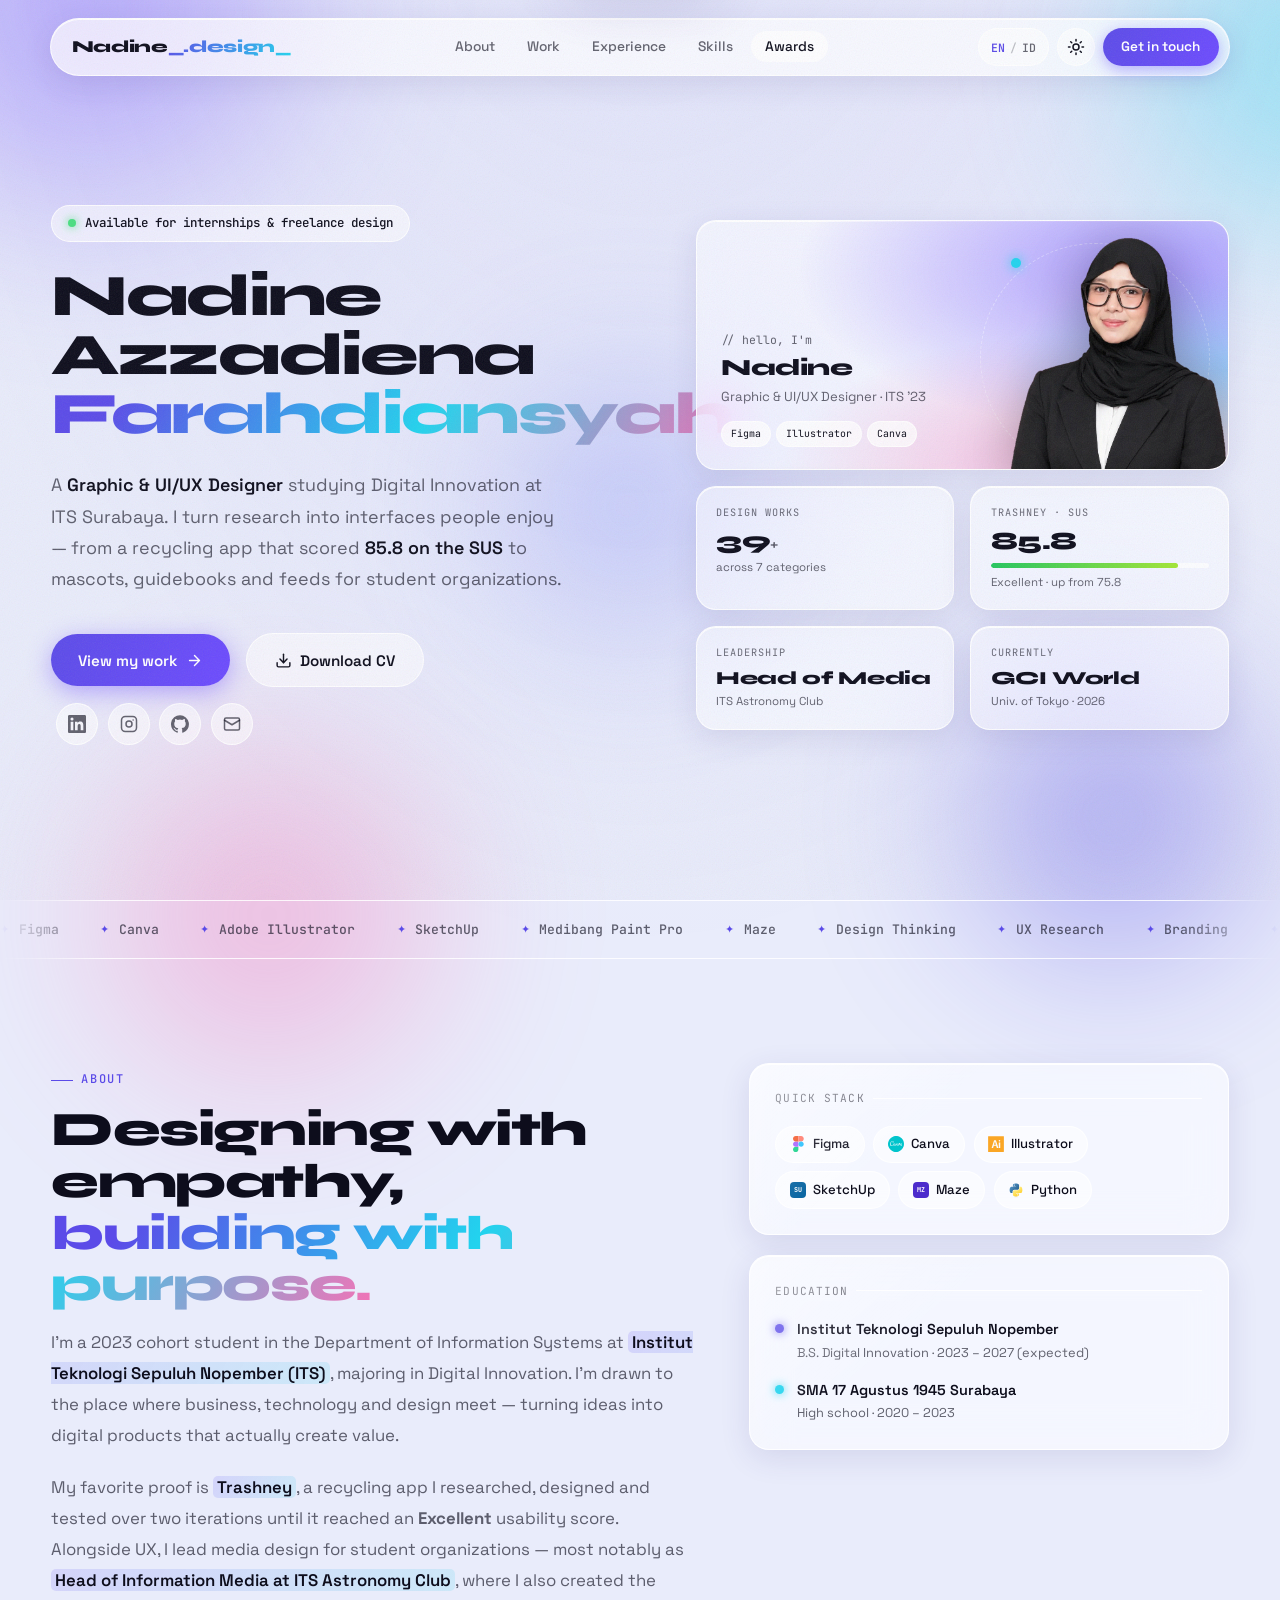
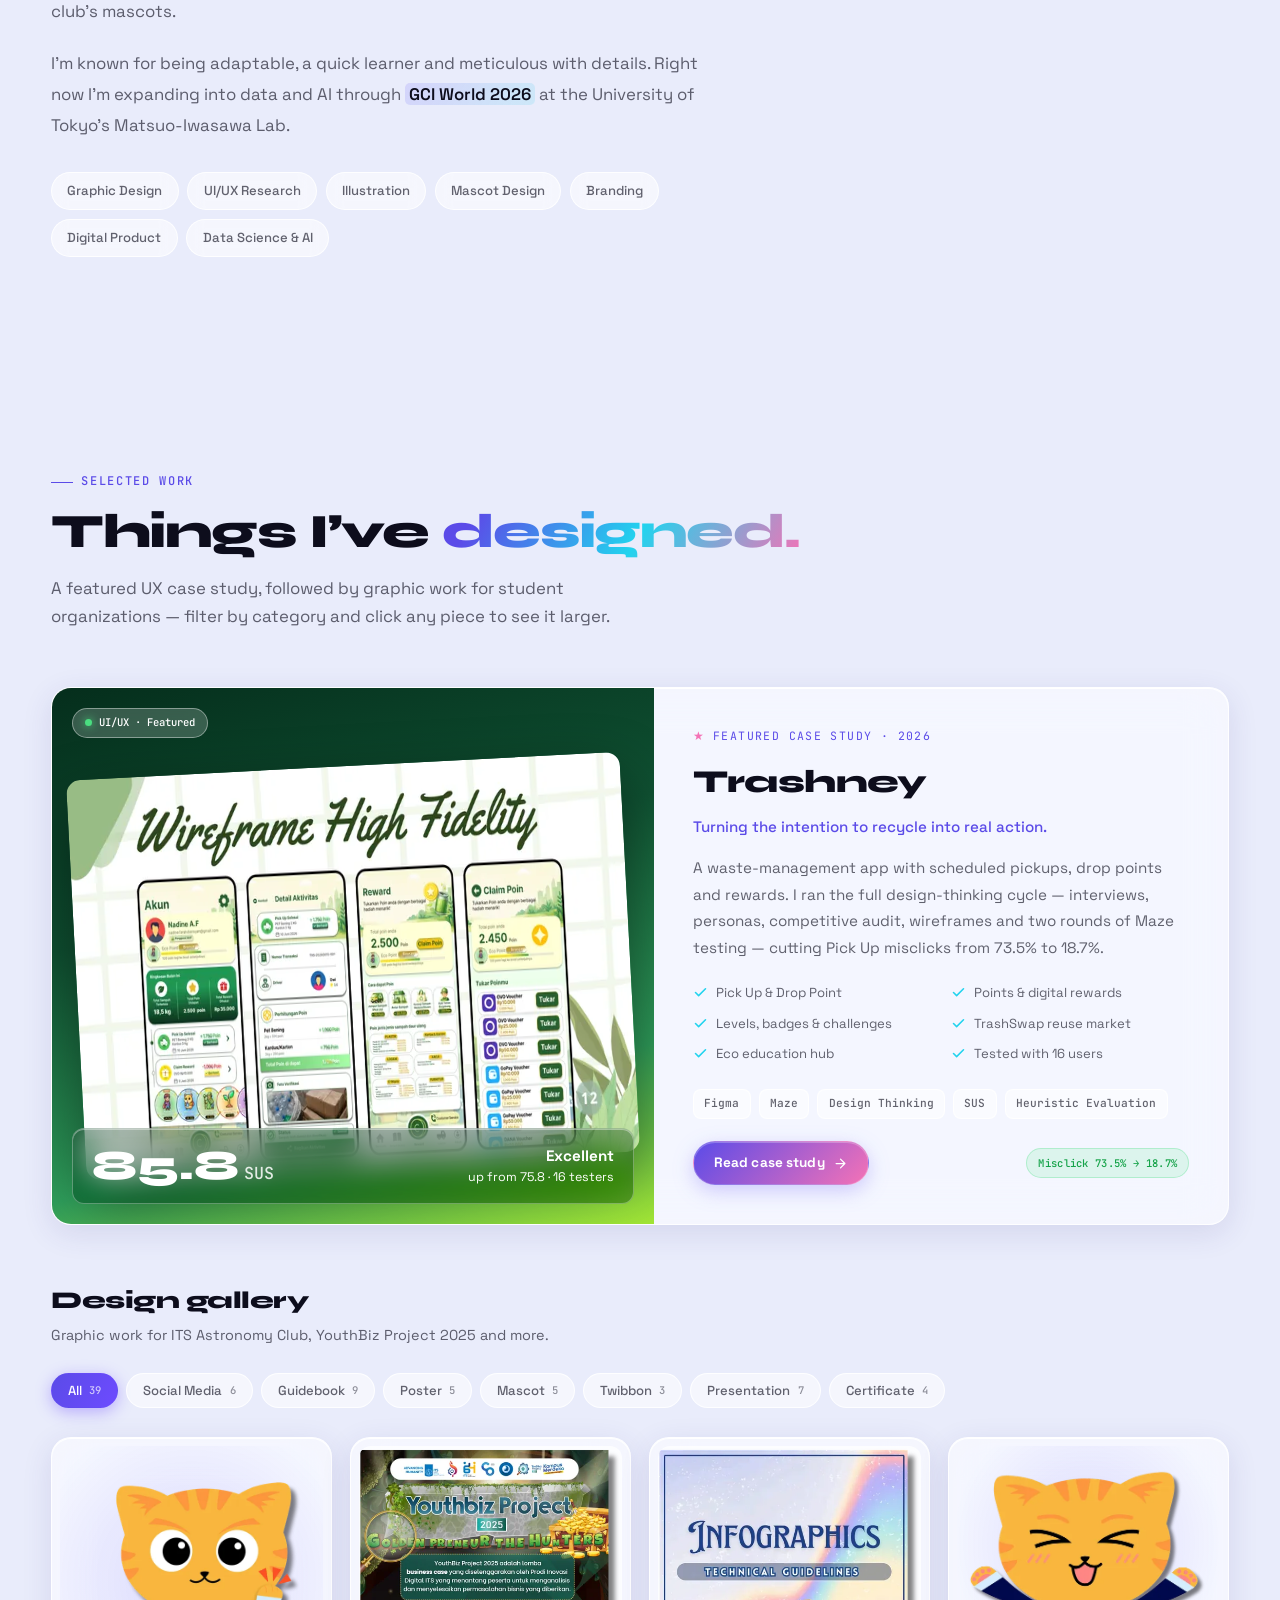
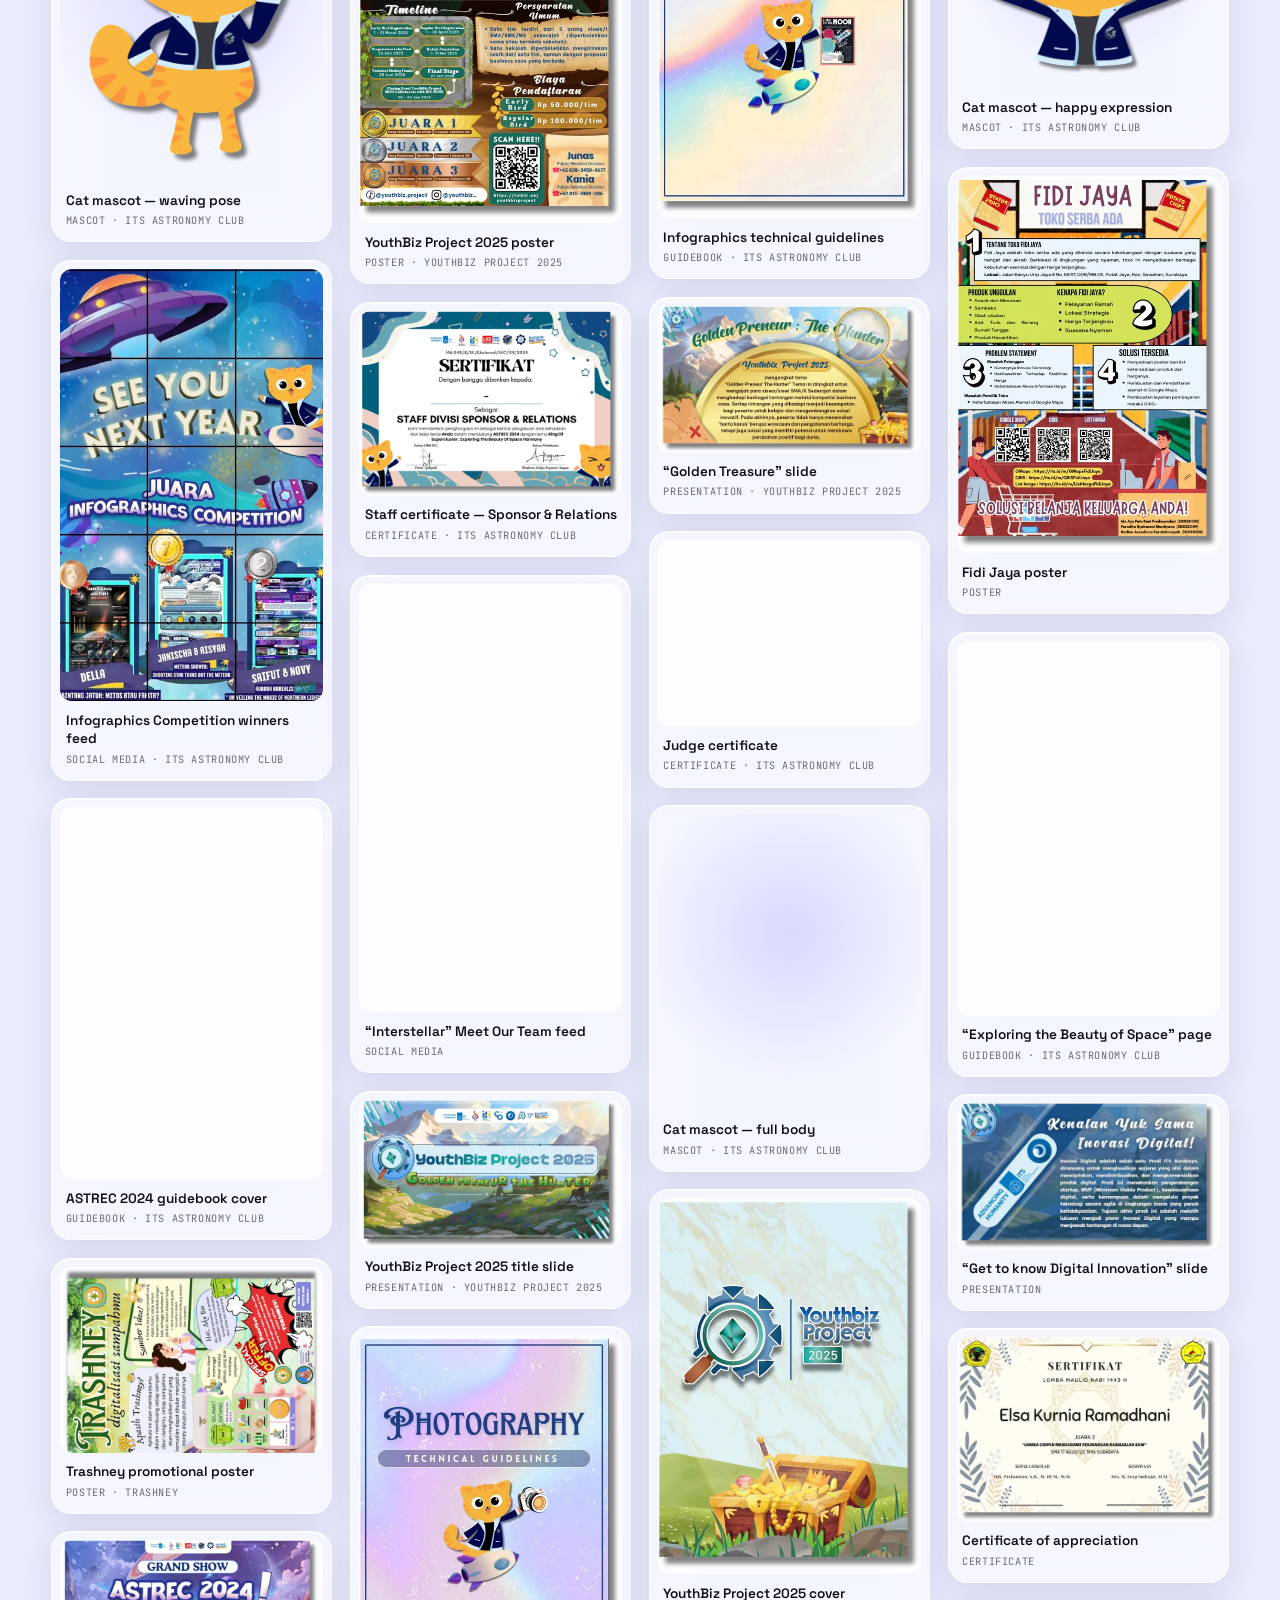
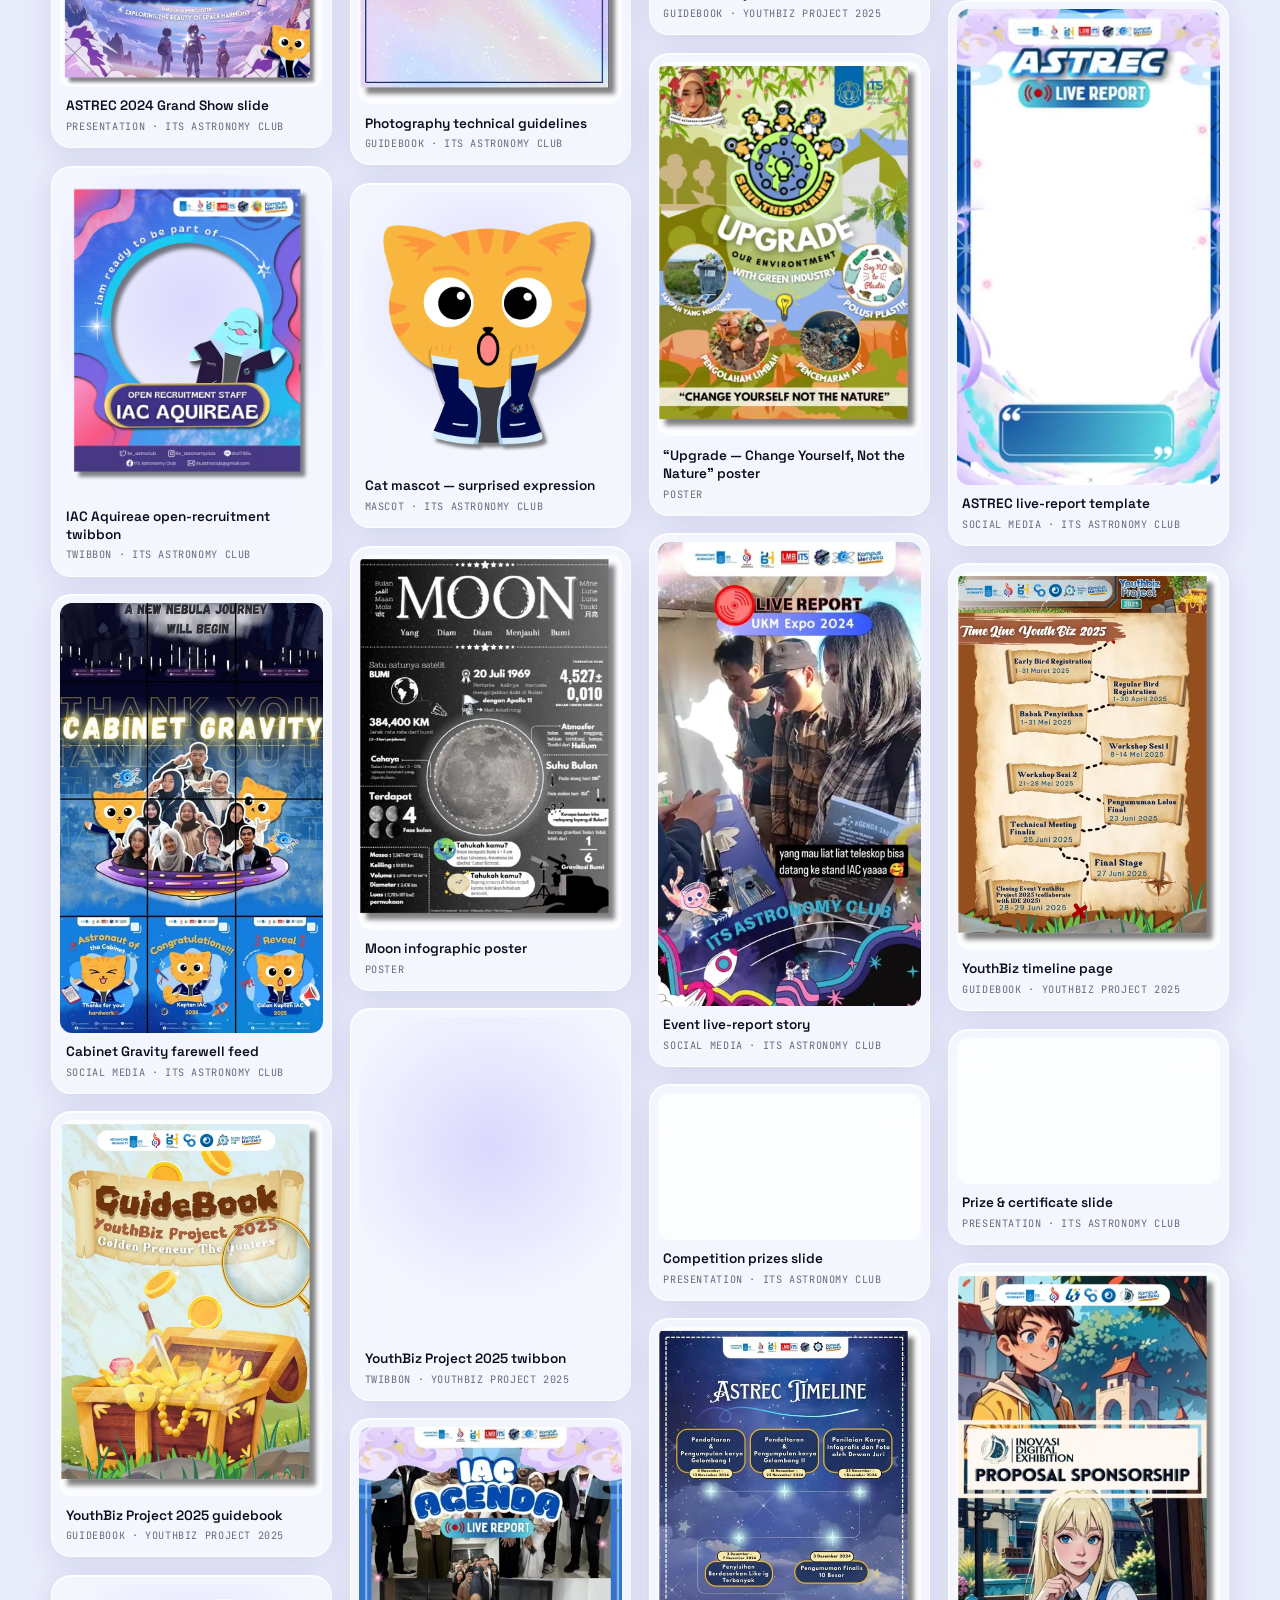
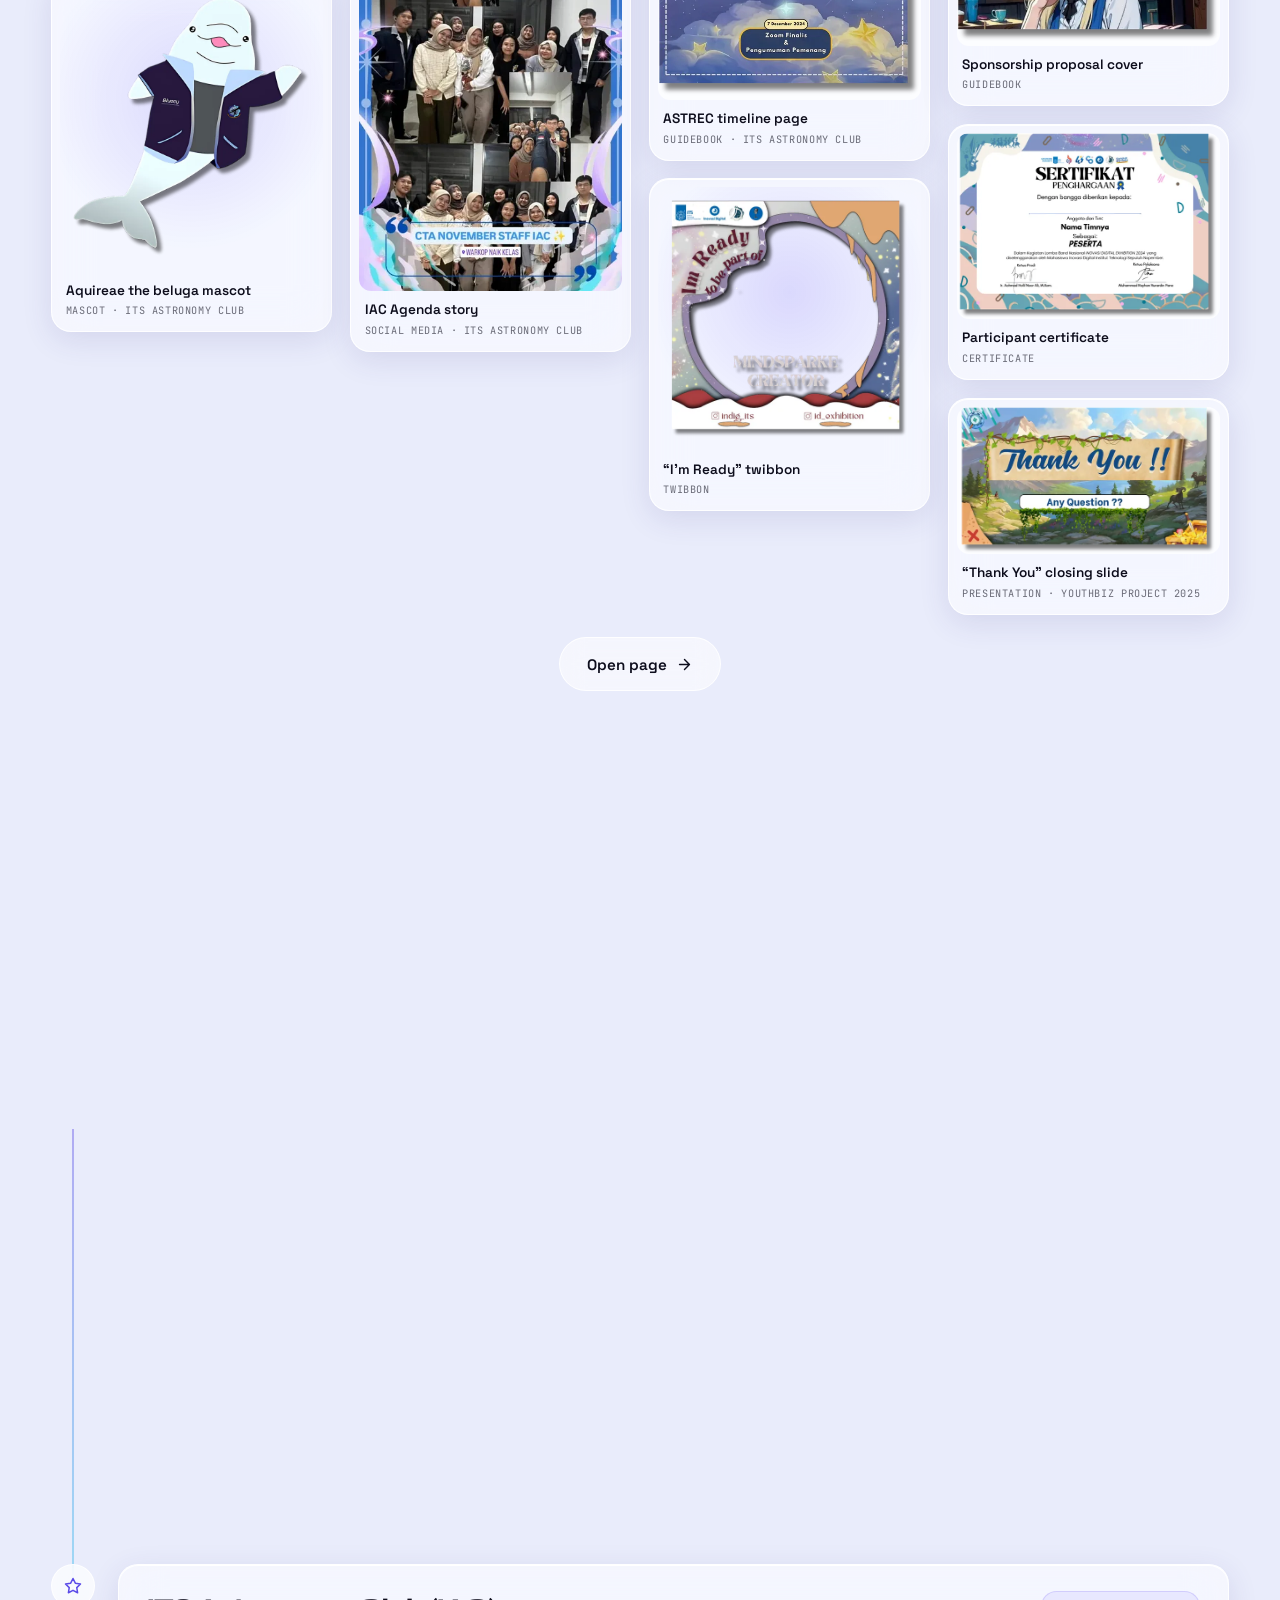
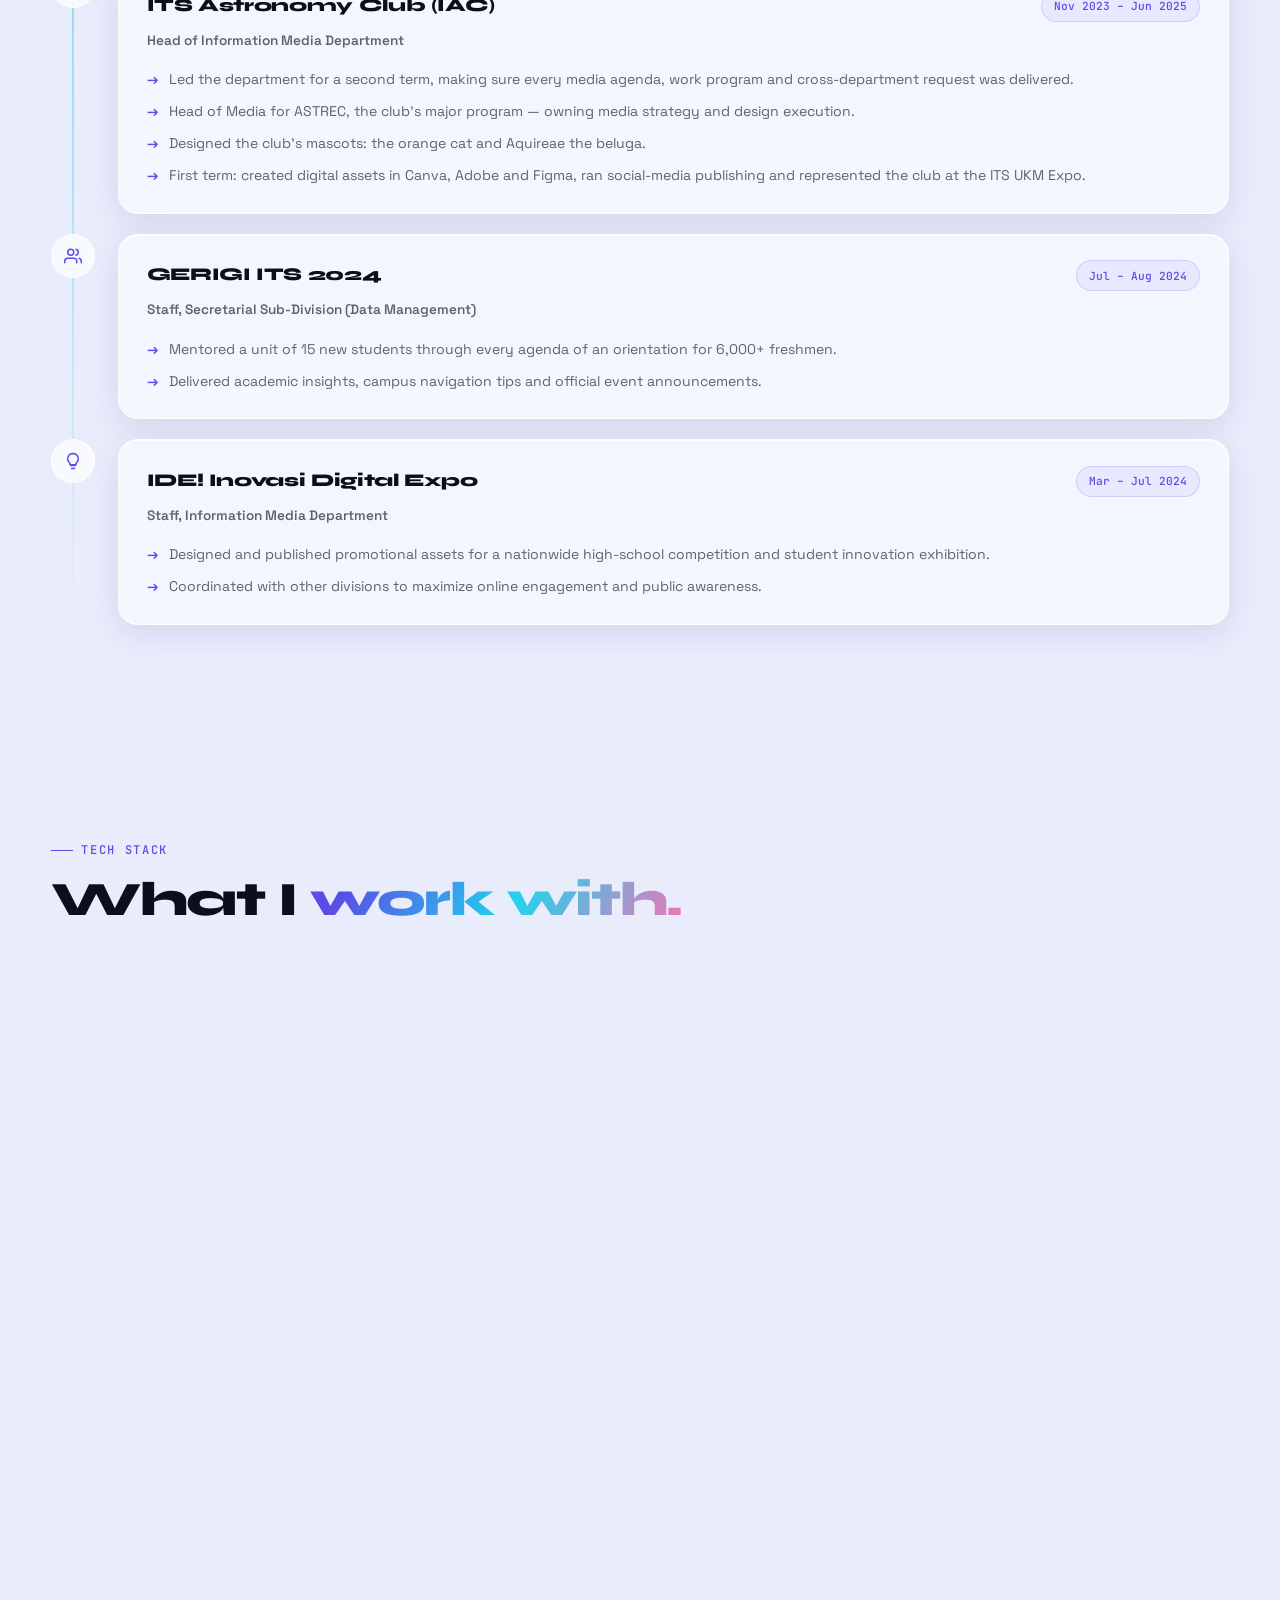
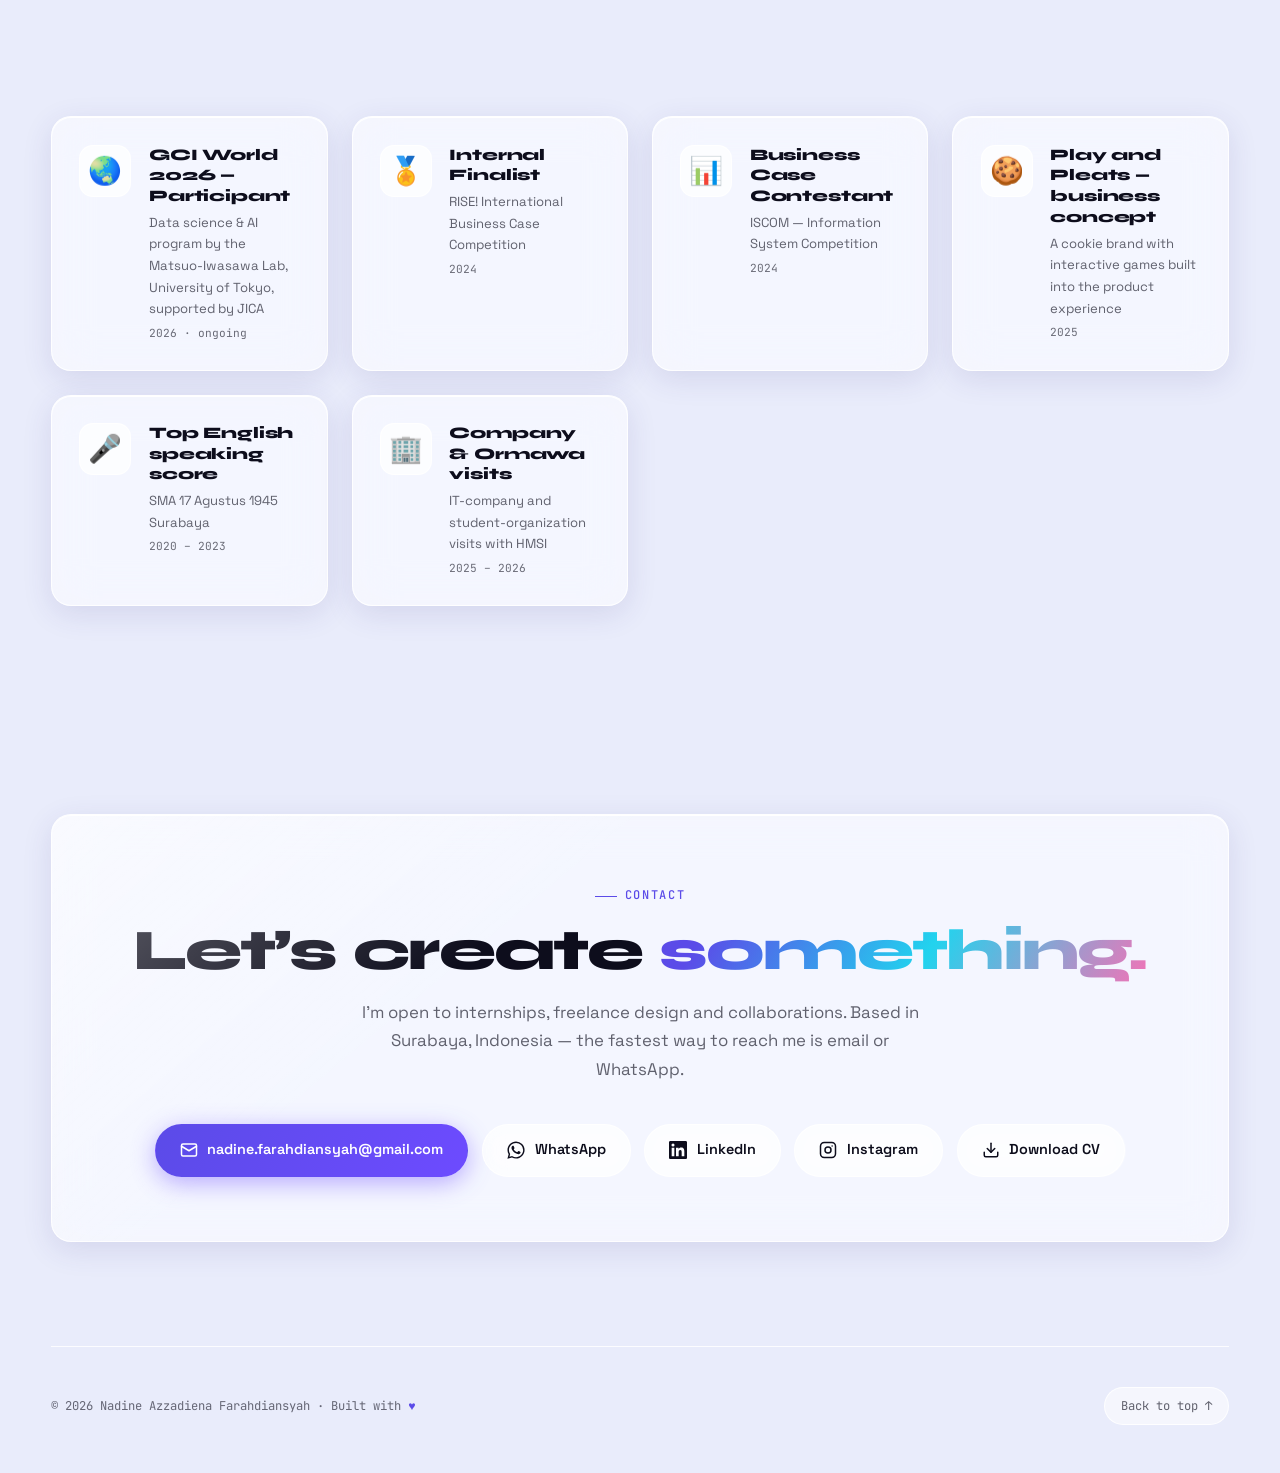
==== commit bba4d72a: "Use new portrait with background removed Replaces the hero cut-out and Open Graph image; resizes the" ====
--- a/index.html
+++ b/index.html
@@ -133,7 +133,7 @@
           <div class="glass-card portrait span-2 reveal d2" data-tilt>
             <div class="portrait-scene" aria-hidden="true"></div>
             <div class="portrait-ring" aria-hidden="true"></div>
-            <img class="portrait-photo" src="assets/img/nadine-cutout-thumb.webp" width="717" height="720" alt="Nadine Azzadiena Farahdiansyah" fetchpriority="high">
+            <img class="portrait-photo" src="assets/img/nadine-cutout-thumb.webp" width="677" height="720" alt="Nadine Azzadiena Farahdiansyah" fetchpriority="high">
             <div class="portrait-body">
               <div class="portrait-hi" data-en="// hello, I'm" data-id="// halo, saya">// hello, I'm</div>
               <div class="portrait-name">Nadine</div>
--- a/assets/site.css
+++ b/assets/site.css
@@ -230,7 +230,7 @@
 .portrait-ring { position: absolute; z-index: 0; width: 230px; height: 230px; right: 18px; top: 22px; border-radius: 50%; border: 1px dashed rgba(255,255,255,0.35); animation: spin 40s linear infinite; }
 .portrait-ring::after { content: ''; position: absolute; top: 14px; left: 30px; width: 10px; height: 10px; border-radius: 50%; background: var(--accent-2); box-shadow: 0 0 12px var(--accent-2); }
 @keyframes spin { to { transform: rotate(360deg); } }
-.portrait-photo { position: absolute; z-index: 1; right: -6px; bottom: 0; height: 112%; width: auto; max-width: none; filter: drop-shadow(0 12px 28px rgba(0,0,0,0.35)); pointer-events: none; }
+.portrait-photo { position: absolute; z-index: 1; right: 0; bottom: 0; height: 94%; width: auto; max-width: none; filter: drop-shadow(0 12px 28px rgba(0,0,0,0.35)); pointer-events: none; }
 .portrait-body { position: relative; z-index: 2; padding: 1.4rem 1.5rem; max-width: 58%; display: flex; flex-direction: column; justify-content: flex-end; }
 .portrait-hi { font-family: var(--font-mono); font-size: 0.72rem; color: var(--text-2); margin-bottom: 0.4rem; }
 .portrait-name { font-family: var(--font-display); font-weight: 800; font-size: 1.45rem; letter-spacing: -0.02em; line-height: 1.1; }
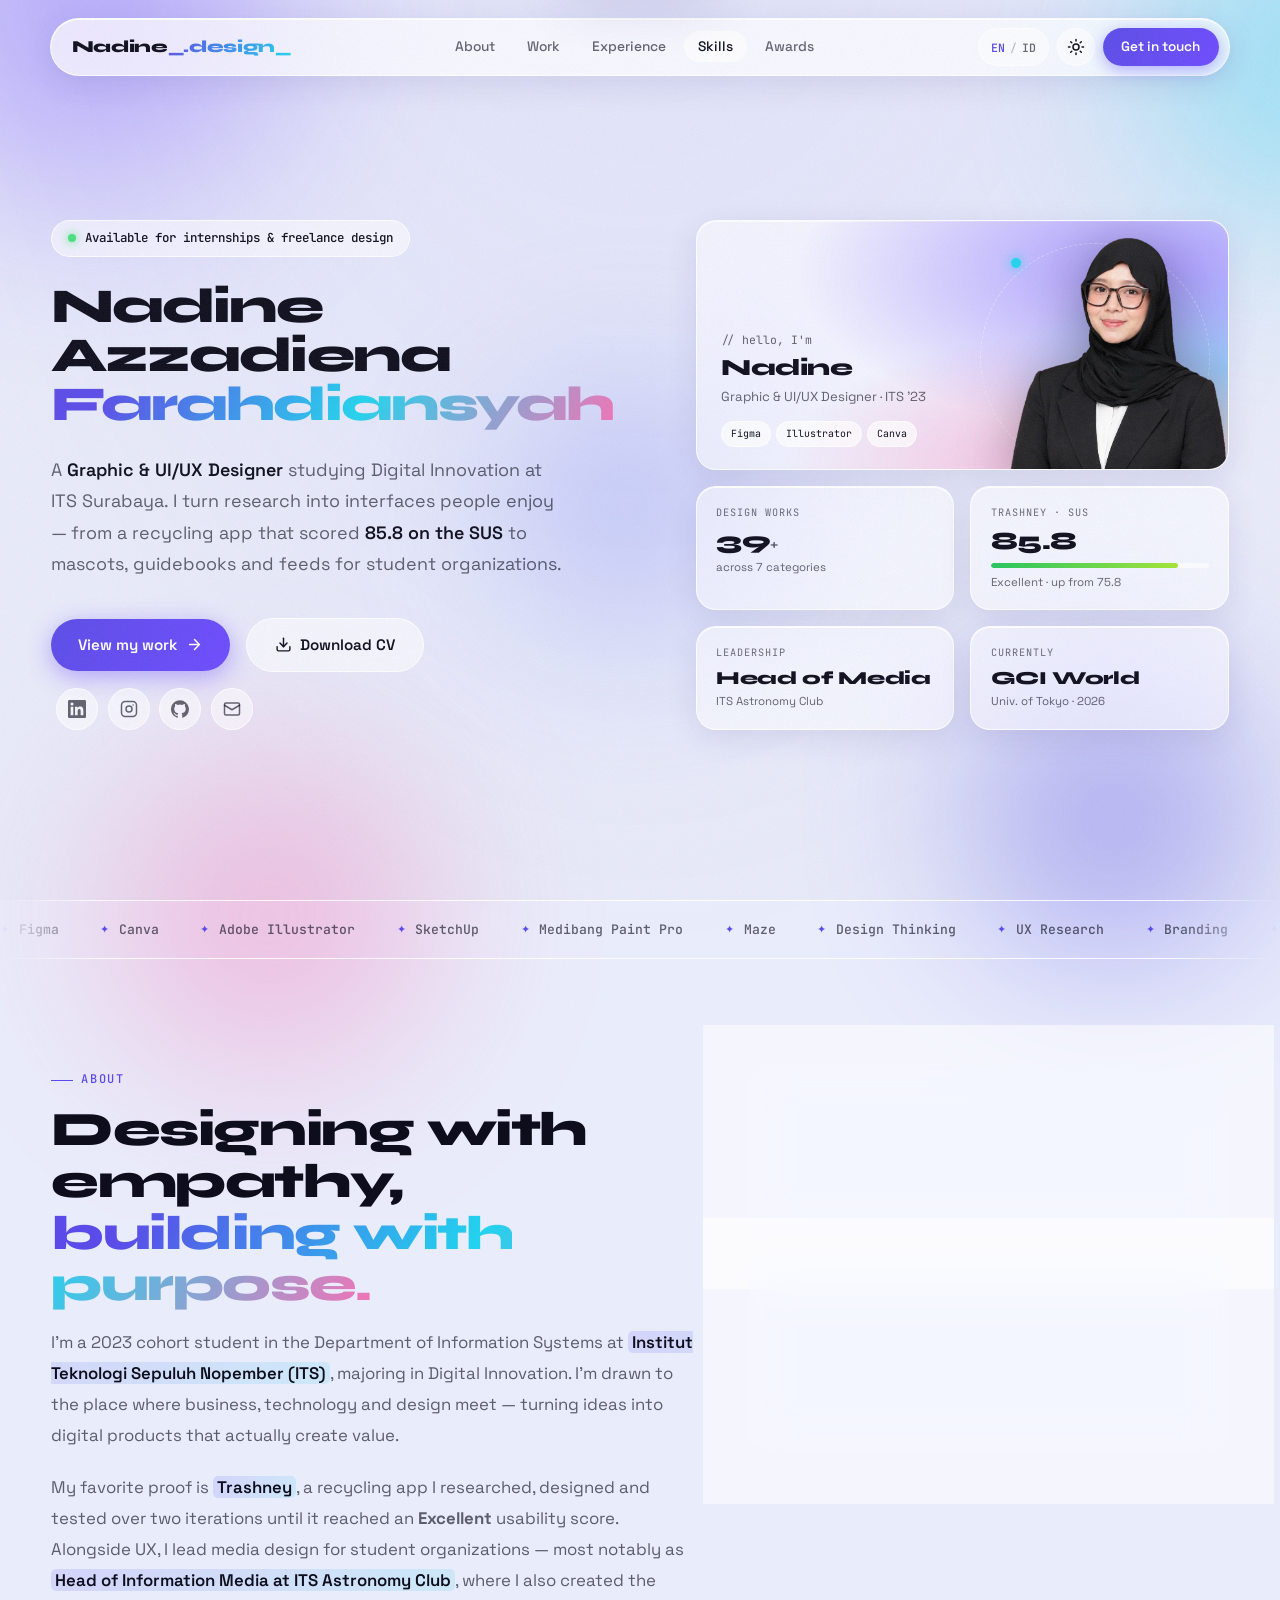
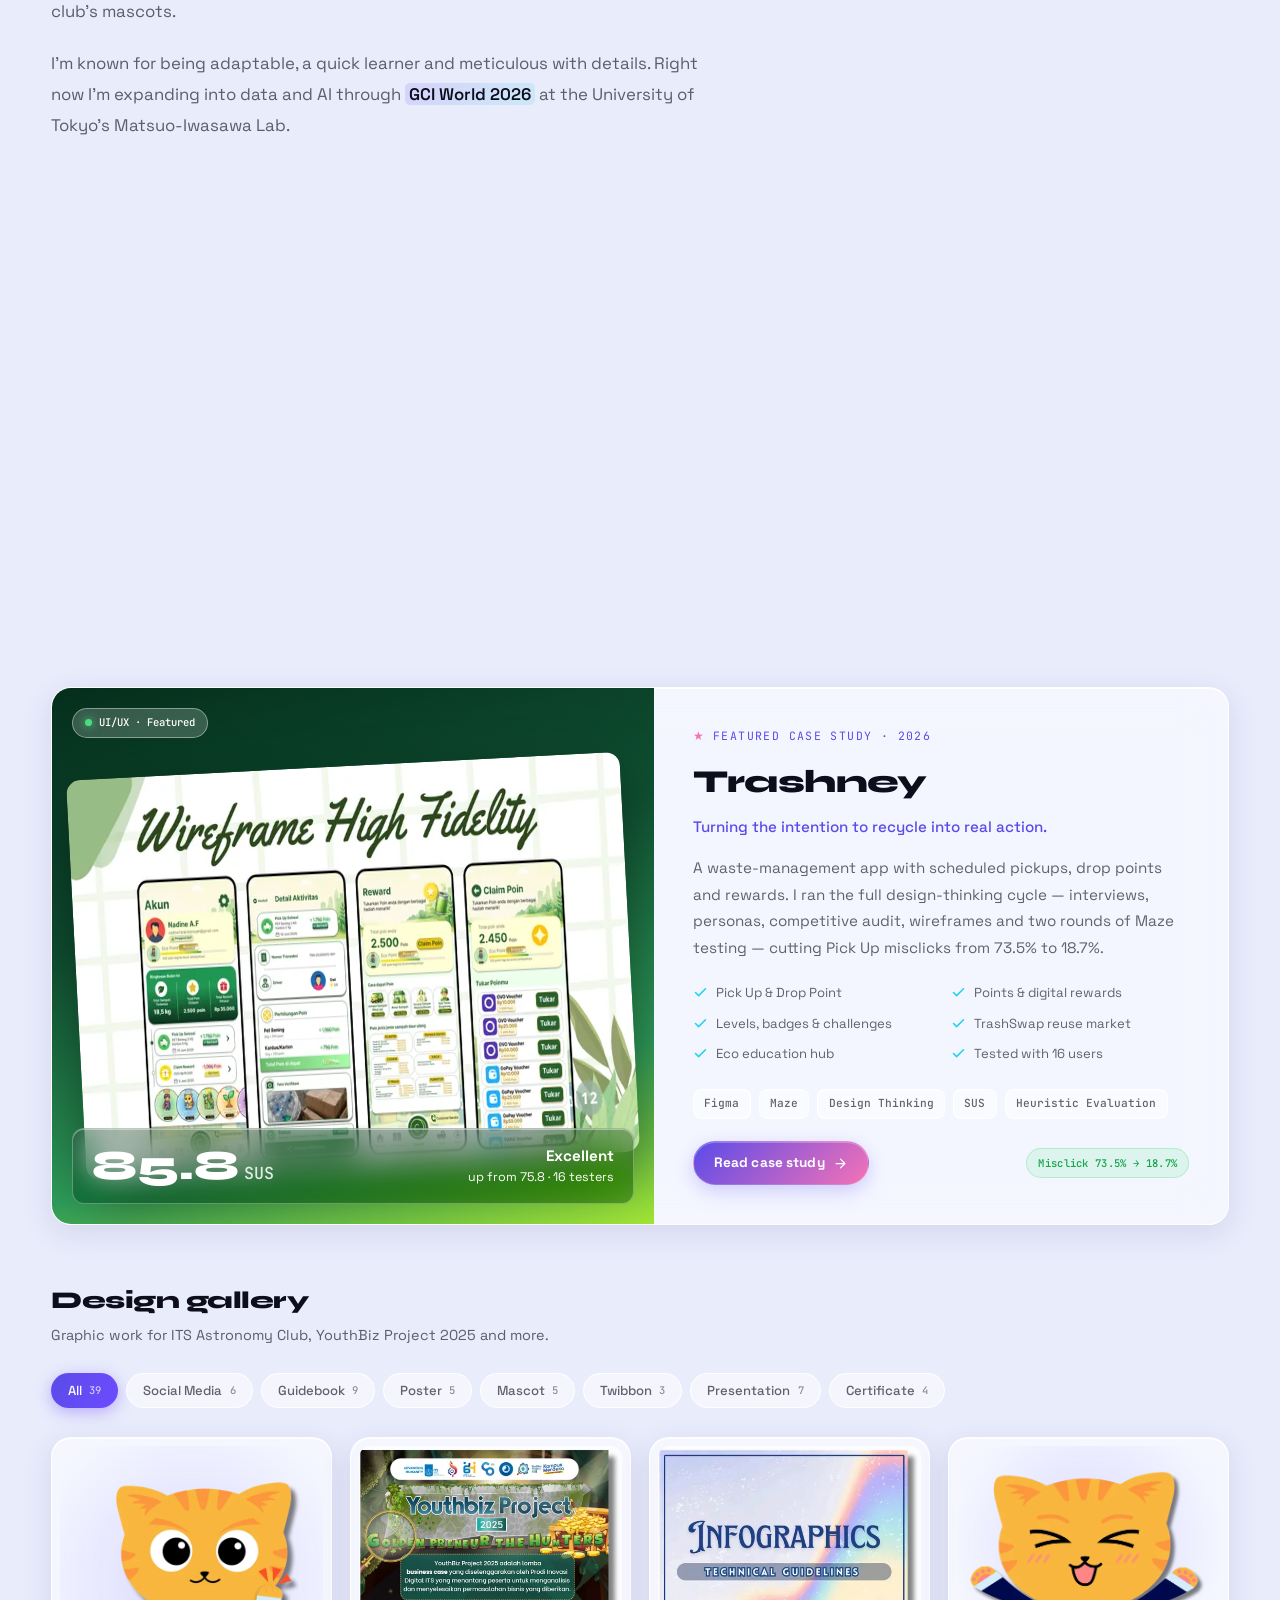
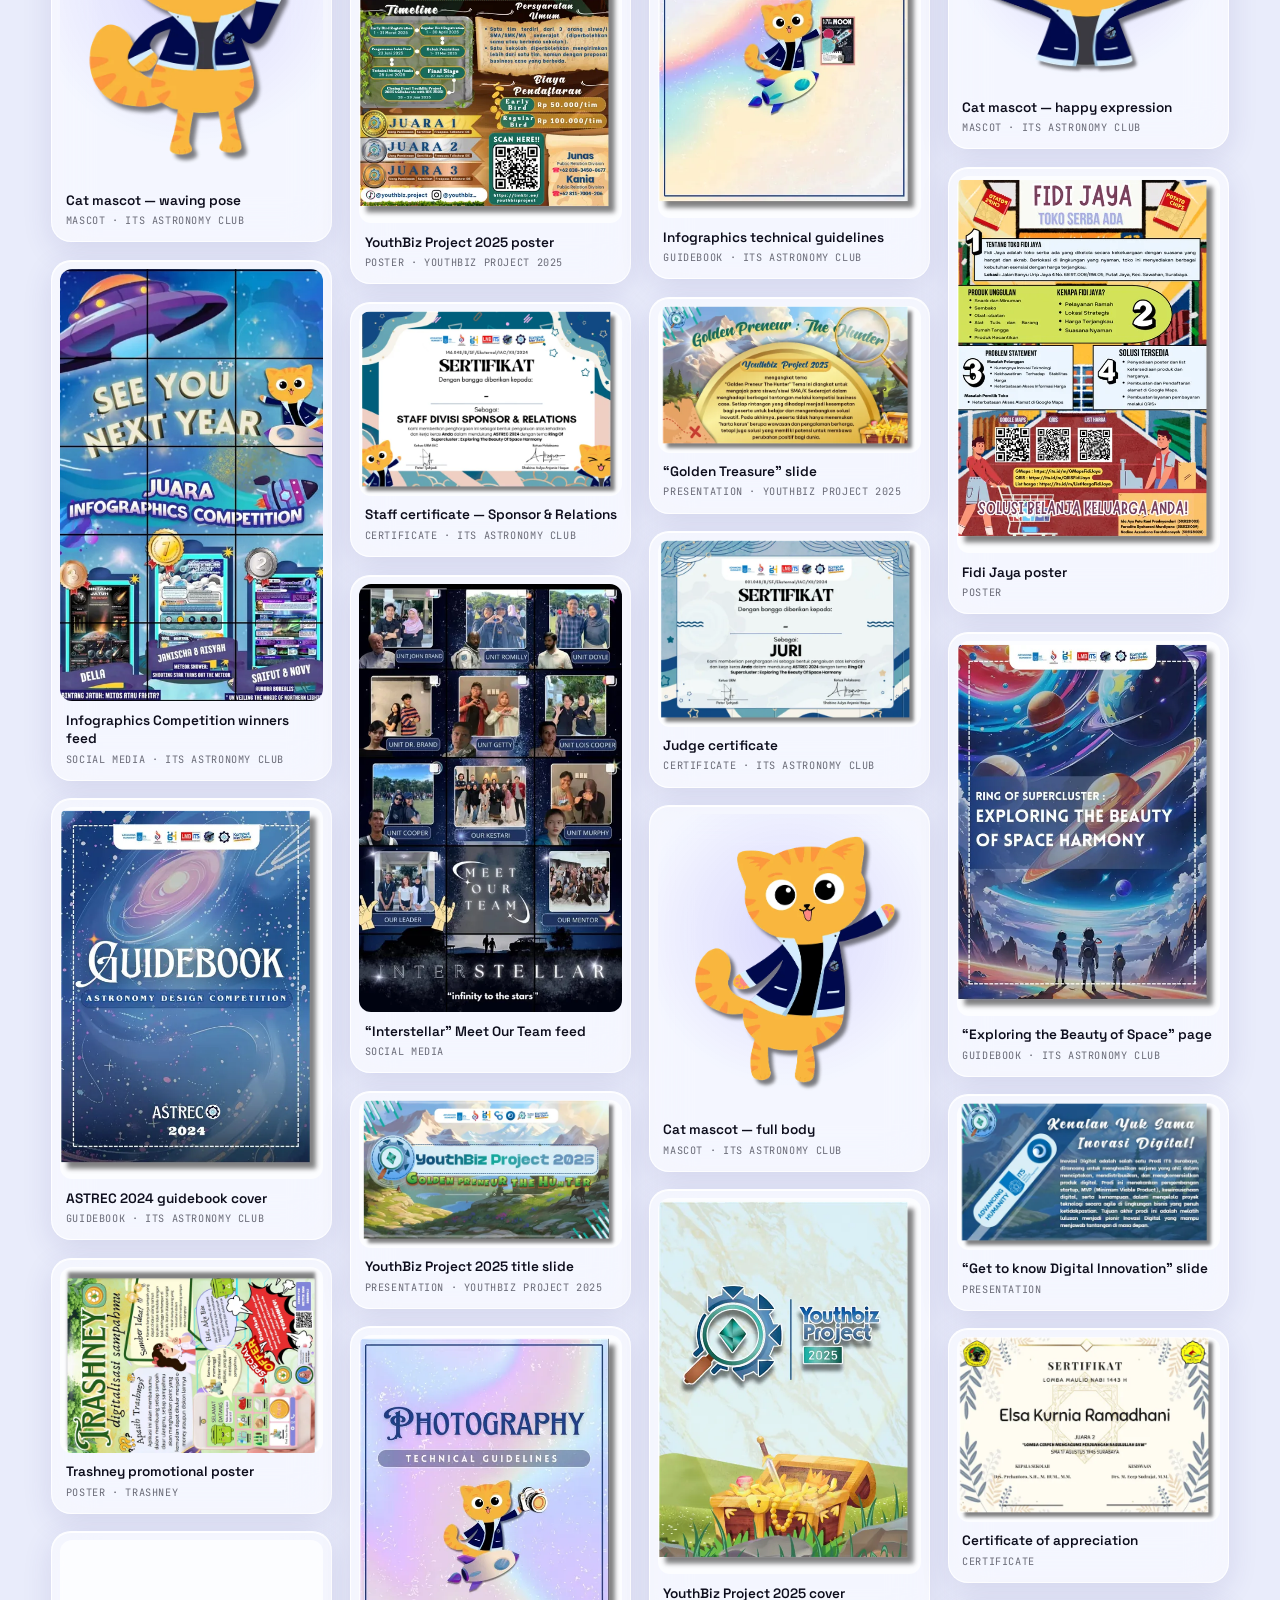
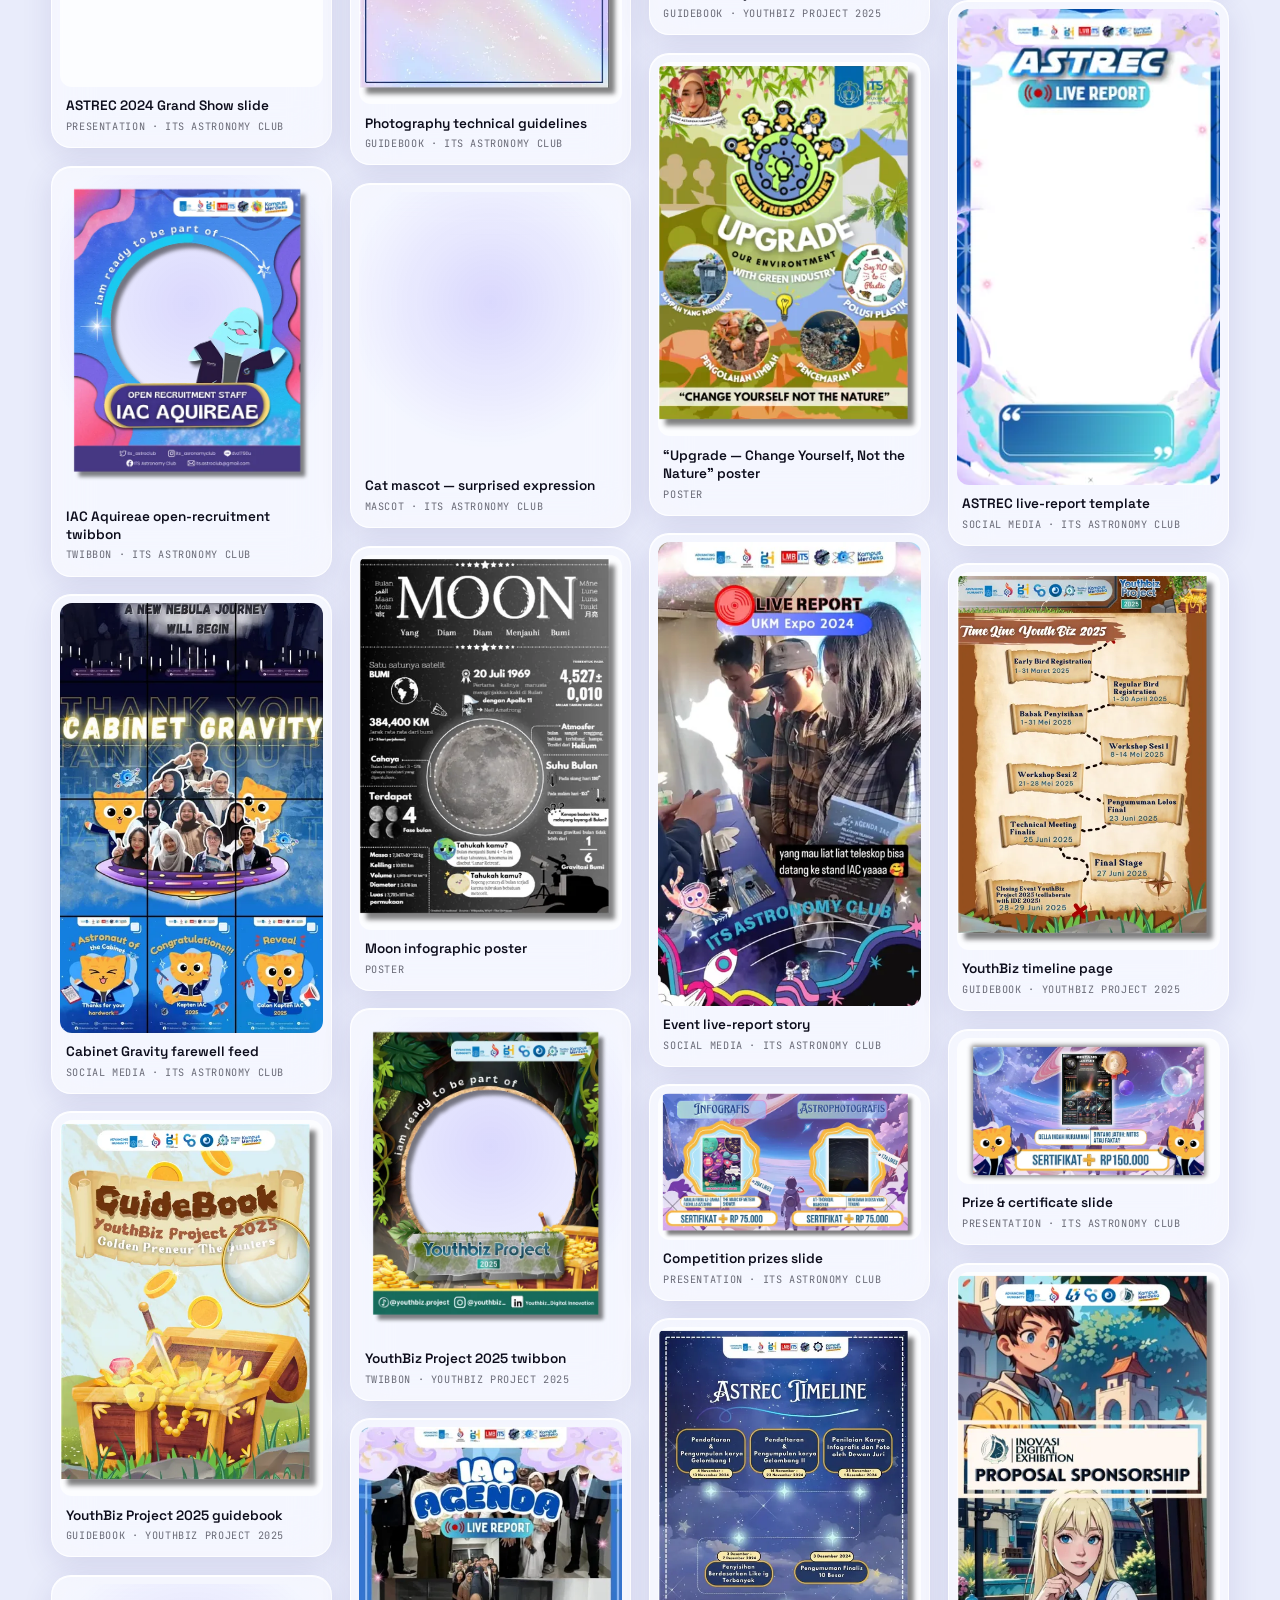
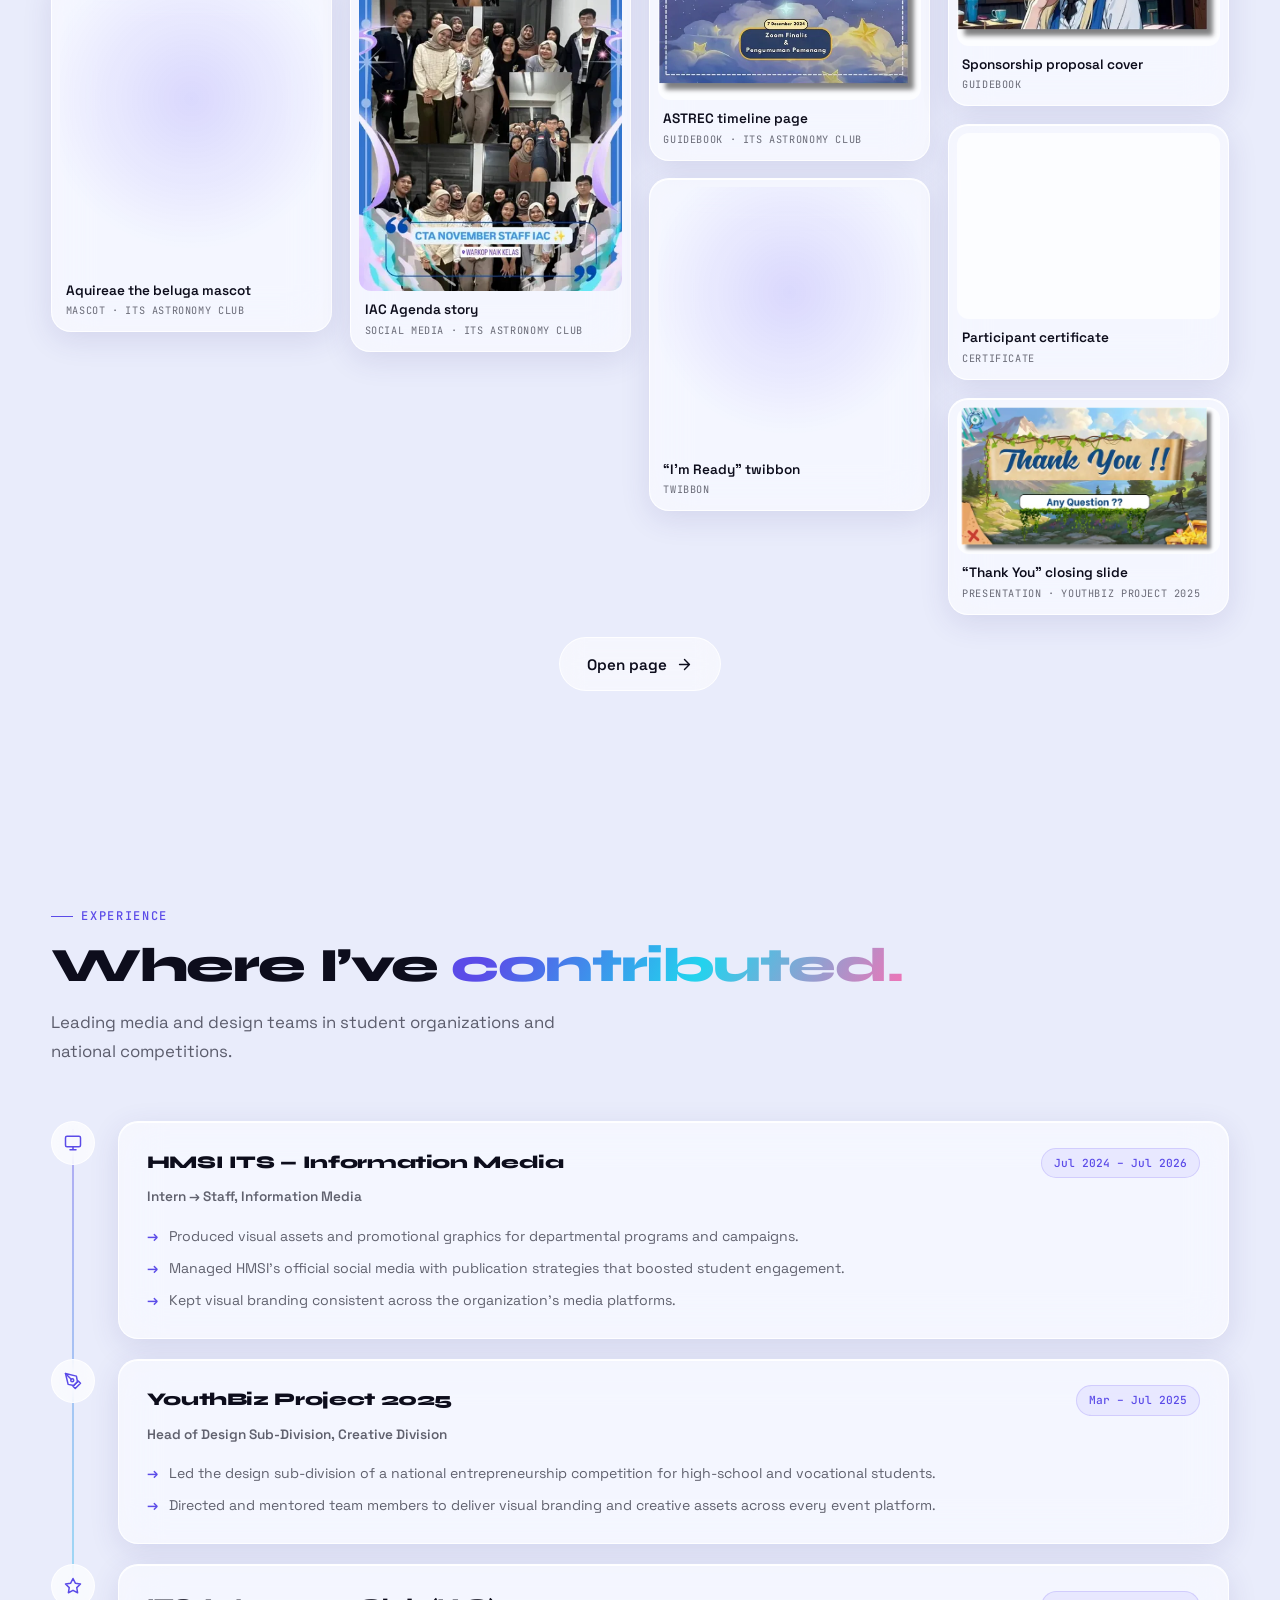
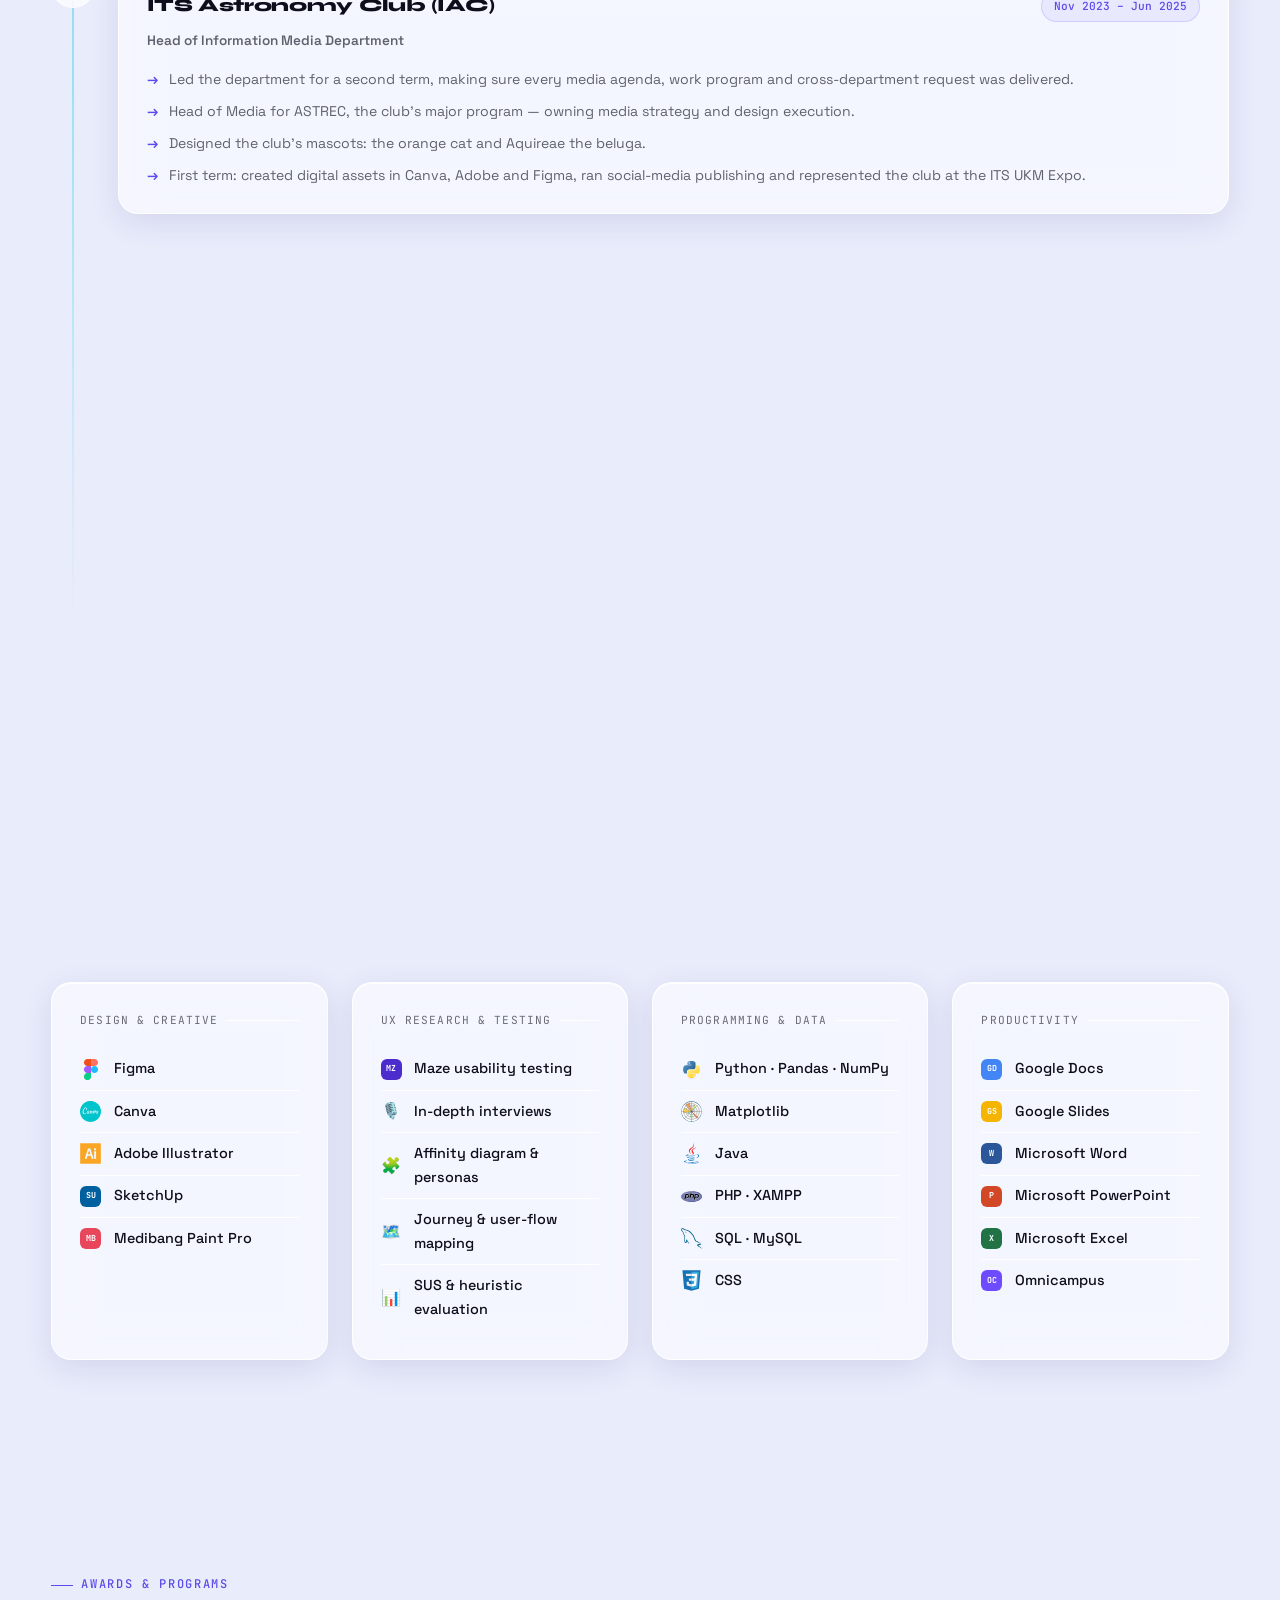
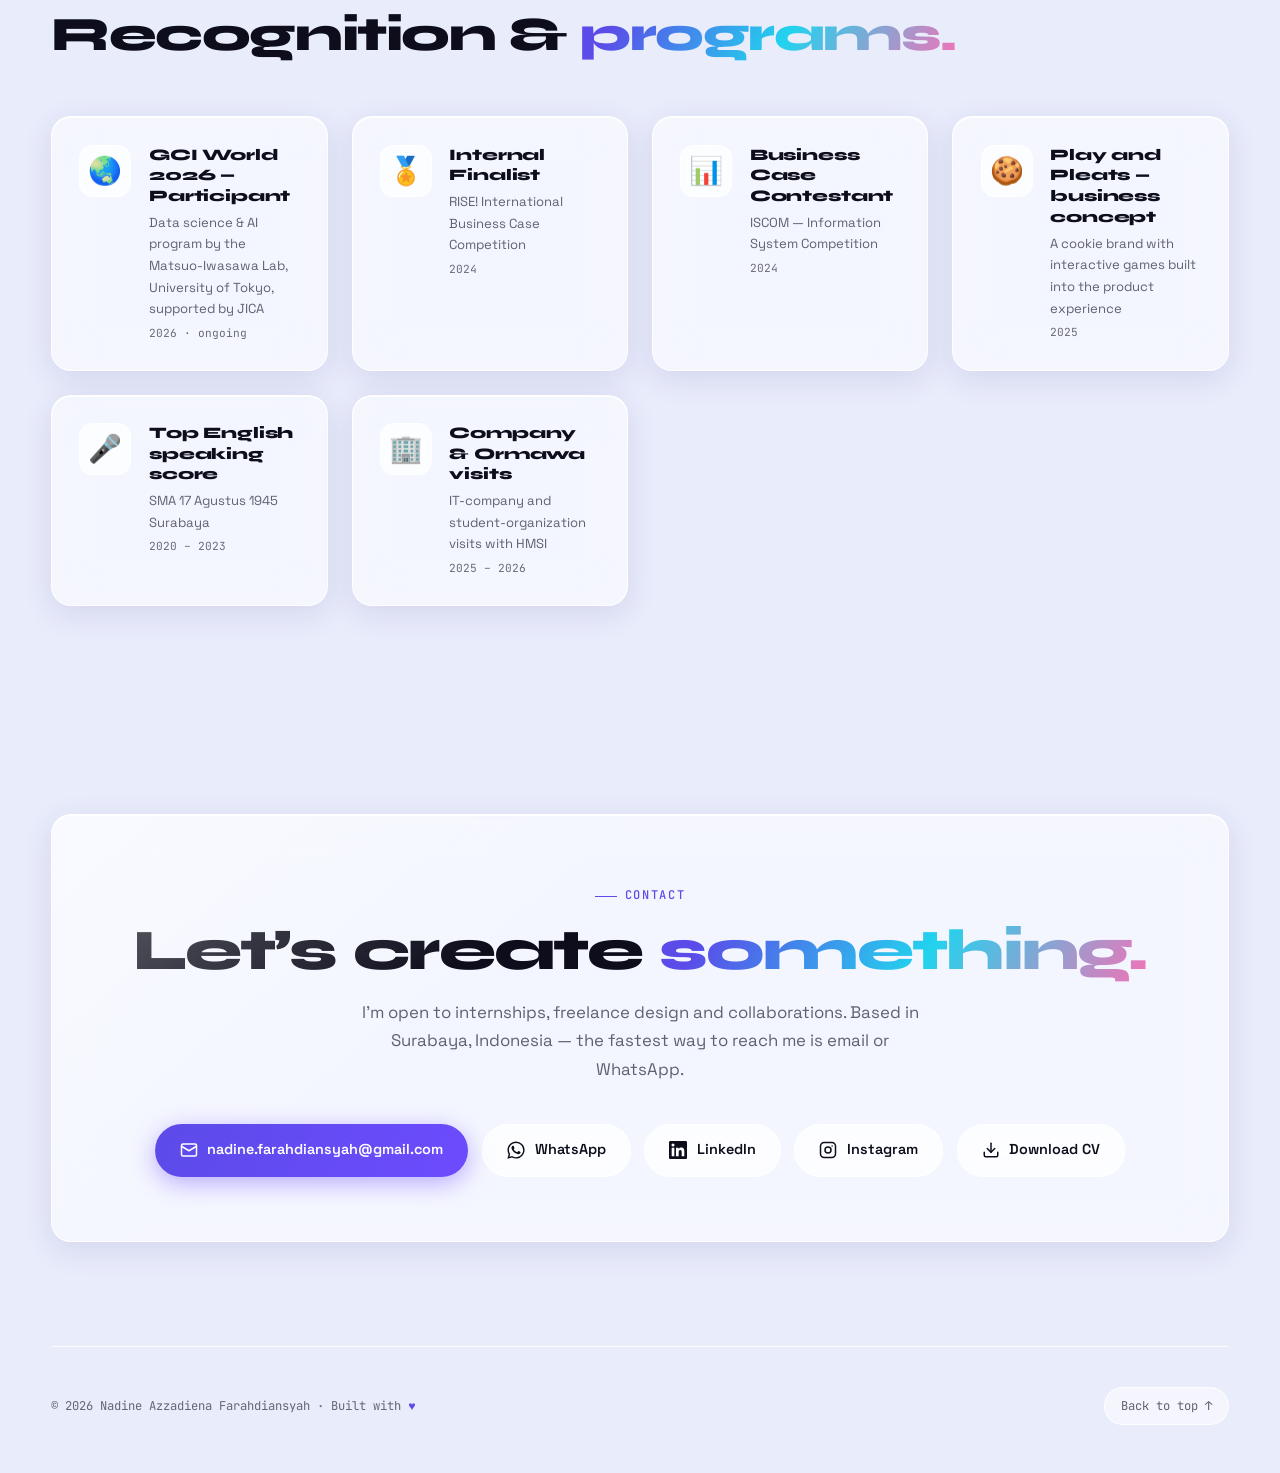
==== commit f88b54a1: "Fix LinkedIn profile URL Use the full profile URL (with the -b29aa4291 suffix) on the site and in th" ====
--- a/index.html
+++ b/index.html
@@ -61,7 +61,7 @@
     "alumniOf": { "@type": "CollegeOrUniversity", "name": "Institut Teknologi Sepuluh Nopember" },
     "knowsLanguage": ["en", "id"],
     "sameAs": [
-      "https://www.linkedin.com/in/nadine-azzadiena-farahdiansyah/",
+      "https://www.linkedin.com/in/nadine-azzadiena-farahdiansyah-b29aa4291/",
       "https://www.instagram.com/harukakusuma/",
       "https://github.com/nadinefarahdiansyah"
     ]
@@ -121,7 +121,7 @@
               <svg viewBox="0 0 24 24" fill="none" stroke="currentColor" stroke-width="2" stroke-linecap="round" stroke-linejoin="round" aria-hidden="true"><path d="M21 15v4a2 2 0 0 1-2 2H5a2 2 0 0 1-2-2v-4"/><path d="M7 10l5 5 5-5"/><path d="M12 15V3"/></svg>
               <span data-en="Download CV" data-id="Unduh CV">Download CV</span></a>
             <div class="hero-socials">
-              <a href="https://www.linkedin.com/in/nadine-azzadiena-farahdiansyah/" target="_blank" rel="noopener" aria-label="LinkedIn"><svg viewBox="0 0 24 24" fill="currentColor" aria-hidden="true"><path d="M20.45 20.45h-3.56v-5.57c0-1.33-.02-3.04-1.85-3.04-1.85 0-2.14 1.45-2.14 2.94v5.67H9.35V9h3.41v1.56h.05c.48-.9 1.64-1.85 3.37-1.85 3.6 0 4.27 2.37 4.27 5.46v6.28zM5.34 7.43a2.06 2.06 0 1 1 0-4.12 2.06 2.06 0 0 1 0 4.12zM7.12 20.45H3.56V9h3.56v11.45zM22.22 0H1.77C.79 0 0 .77 0 1.73v20.54C0 23.23.79 24 1.77 24h20.45c.98 0 1.78-.77 1.78-1.73V1.73C24 .77 23.2 0 22.22 0z"/></svg></a>
+              <a href="https://www.linkedin.com/in/nadine-azzadiena-farahdiansyah-b29aa4291/" target="_blank" rel="noopener" aria-label="LinkedIn"><svg viewBox="0 0 24 24" fill="currentColor" aria-hidden="true"><path d="M20.45 20.45h-3.56v-5.57c0-1.33-.02-3.04-1.85-3.04-1.85 0-2.14 1.45-2.14 2.94v5.67H9.35V9h3.41v1.56h.05c.48-.9 1.64-1.85 3.37-1.85 3.6 0 4.27 2.37 4.27 5.46v6.28zM5.34 7.43a2.06 2.06 0 1 1 0-4.12 2.06 2.06 0 0 1 0 4.12zM7.12 20.45H3.56V9h3.56v11.45zM22.22 0H1.77C.79 0 0 .77 0 1.73v20.54C0 23.23.79 24 1.77 24h20.45c.98 0 1.78-.77 1.78-1.73V1.73C24 .77 23.2 0 22.22 0z"/></svg></a>
               <a href="https://www.instagram.com/harukakusuma/" target="_blank" rel="noopener" aria-label="Instagram"><svg viewBox="0 0 24 24" fill="none" stroke="currentColor" stroke-width="2" aria-hidden="true"><rect x="2" y="2" width="20" height="20" rx="5"/><circle cx="12" cy="12" r="4"/><circle cx="17.5" cy="6.5" r="1" fill="currentColor" stroke="none"/></svg></a>
               <a href="https://github.com/nadinefarahdiansyah" target="_blank" rel="noopener" aria-label="GitHub"><svg viewBox="0 0 24 24" fill="currentColor" aria-hidden="true"><path d="M12 .3a12 12 0 0 0-3.8 23.38c.6.12.83-.26.83-.57L9 21.07c-3.34.72-4.04-1.61-4.04-1.61-.55-1.39-1.34-1.76-1.34-1.76-1.08-.74.09-.73.09-.73 1.2.09 1.83 1.24 1.83 1.24 1.07 1.83 2.81 1.3 3.5 1 .1-.78.42-1.31.76-1.61-2.67-.3-5.47-1.33-5.47-5.93 0-1.31.47-2.38 1.24-3.22-.14-.3-.54-1.52.1-3.18 0 0 1-.32 3.3 1.23a11.5 11.5 0 0 1 6 0c2.28-1.55 3.29-1.23 3.29-1.23.64 1.66.24 2.88.12 3.18a4.65 4.65 0 0 1 1.23 3.22c0 4.61-2.8 5.63-5.48 5.92.42.36.81 1.1.81 2.22l-.01 3.29c0 .31.2.69.82.57A12 12 0 0 0 12 .3"/></svg></a>
               <a href="mailto:nadine.farahdiansyah@gmail.com" aria-label="Email"><svg viewBox="0 0 24 24" fill="none" stroke="currentColor" stroke-width="2" stroke-linecap="round" stroke-linejoin="round" aria-hidden="true"><rect x="2" y="4" width="20" height="16" rx="2"/><path d="m22 7-10 6L2 7"/></svg></a>
@@ -497,7 +497,7 @@
               <svg viewBox="0 0 24 24" fill="none" stroke="currentColor" stroke-width="2" stroke-linecap="round" stroke-linejoin="round" aria-hidden="true"><rect x="2" y="4" width="20" height="16" rx="2"/><path d="m22 7-10 6L2 7"/></svg>nadine.farahdiansyah@gmail.com</a>
             <a class="contact-link wa" href="https://wa.me/628113191910" target="_blank" rel="noopener">
               <svg viewBox="0 0 24 24" fill="currentColor" aria-hidden="true"><path d="M17.47 14.38c-.3-.15-1.76-.87-2.03-.97-.27-.1-.47-.15-.67.15-.2.3-.77.97-.94 1.17-.17.2-.35.22-.65.07-.3-.15-1.26-.46-2.4-1.48-.89-.79-1.49-1.77-1.66-2.07-.17-.3-.02-.46.13-.61.13-.13.3-.35.45-.52.15-.17.2-.3.3-.5.1-.2.05-.37-.02-.52-.08-.15-.67-1.61-.92-2.21-.24-.58-.49-.5-.67-.51h-.57c-.2 0-.52.07-.79.37-.27.3-1.04 1.02-1.04 2.48s1.07 2.88 1.21 3.08c.15.2 2.1 3.2 5.08 4.49.71.31 1.26.49 1.69.63.71.23 1.36.2 1.87.12.57-.08 1.76-.72 2.01-1.41.25-.7.25-1.29.17-1.41-.07-.13-.27-.2-.57-.35zM12.05 21.5h-.01a9.45 9.45 0 0 1-4.82-1.32l-.35-.2-3.58.94.96-3.49-.23-.36a9.43 9.43 0 0 1-1.45-5.03c0-5.22 4.25-9.47 9.48-9.47a9.43 9.43 0 0 1 6.7 2.78 9.41 9.41 0 0 1 2.77 6.7c0 5.22-4.25 9.46-9.47 9.46zm8.06-17.53A11.33 11.33 0 0 0 12.05.63C5.77.63.65 5.75.65 12.03c0 2.01.52 3.97 1.52 5.7L.55 23.63l6.04-1.58a11.36 11.36 0 0 0 5.45 1.39h.01c6.28 0 11.4-5.12 11.4-11.4 0-3.05-1.19-5.91-3.34-8.07z"/></svg>WhatsApp</a>
-            <a class="contact-link" href="https://www.linkedin.com/in/nadine-azzadiena-farahdiansyah/" target="_blank" rel="noopener">
+            <a class="contact-link" href="https://www.linkedin.com/in/nadine-azzadiena-farahdiansyah-b29aa4291/" target="_blank" rel="noopener">
               <svg viewBox="0 0 24 24" fill="currentColor" aria-hidden="true"><path d="M20.45 20.45h-3.56v-5.57c0-1.33-.02-3.04-1.85-3.04-1.85 0-2.14 1.45-2.14 2.94v5.67H9.35V9h3.41v1.56h.05c.48-.9 1.64-1.85 3.37-1.85 3.6 0 4.27 2.37 4.27 5.46v6.28zM5.34 7.43a2.06 2.06 0 1 1 0-4.12 2.06 2.06 0 0 1 0 4.12zM7.12 20.45H3.56V9h3.56v11.45zM22.22 0H1.77C.79 0 0 .77 0 1.73v20.54C0 23.23.79 24 1.77 24h20.45c.98 0 1.78-.77 1.78-1.73V1.73C24 .77 23.2 0 22.22 0z"/></svg>LinkedIn</a>
             <a class="contact-link" href="https://www.instagram.com/harukakusuma/" target="_blank" rel="noopener">
               <svg viewBox="0 0 24 24" fill="none" stroke="currentColor" stroke-width="2" aria-hidden="true"><rect x="2" y="2" width="20" height="20" rx="5"/><circle cx="12" cy="12" r="4"/><circle cx="17.5" cy="6.5" r="1" fill="currentColor" stroke="none"/></svg>Instagram</a>
--- a/assets/site.css
+++ b/assets/site.css
@@ -202,7 +202,8 @@
 .hero-eyebrow { display: inline-flex; align-items: center; gap: 0.55rem; font-family: var(--font-mono); font-size: 0.78rem; font-weight: 500; color: var(--text); padding: 0.45rem 1rem; border-radius: var(--radius-pill); margin-bottom: 1.6rem; background: var(--glass); border: 1px solid var(--glass-border); backdrop-filter: blur(12px); -webkit-backdrop-filter: blur(12px); }
 .hero-eyebrow .dot, .fv-badge .dot { width: 8px; height: 8px; border-radius: 50%; background: #4ade80; box-shadow: 0 0 10px #4ade80; animation: pulse 2s infinite; }
 @keyframes pulse { 0%,100% { opacity: 1; transform: scale(1);} 50% { opacity: 0.4; transform: scale(0.7);} }
-.hero-title { font-family: var(--font-display); font-size: clamp(2.2rem, 4.6vw, 3.9rem); font-weight: 800; line-height: 1.0; letter-spacing: -0.04em; margin-bottom: 1.6rem; }
+/* Sized so the longest word ("Farahdiansyah", ≈11.6em wide in Syne) always fits its column */
+.hero-title { font-family: var(--font-display); font-size: clamp(2.2rem, 3.8vw, 3.1rem); font-weight: 800; line-height: 1.0; letter-spacing: -0.04em; margin-bottom: 1.6rem; }
 .hero-title .outline { -webkit-text-stroke: 1.6px var(--accent); color: transparent; -webkit-text-fill-color: transparent; }
 .hero-desc { font-size: 1.12rem; color: var(--text-2); max-width: 520px; margin-bottom: 2.4rem; line-height: 1.75; }
 .hero-desc strong { color: var(--text); font-weight: 600; }
@@ -518,6 +519,7 @@
 /* ── RESPONSIVE ── */
 @media (max-width: 980px) {
   .hero { grid-template-columns: 1fr; gap: 2.5rem; padding-top: 110px; min-height: auto; }
+  .hero-title { font-size: clamp(2.2rem, 7.6vw, 3.6rem); }
   .about-grid { grid-template-columns: 1fr; gap: 2.5rem; }
   .featured { grid-template-columns: 1fr; }
   .featured-visual { min-height: 300px; }
